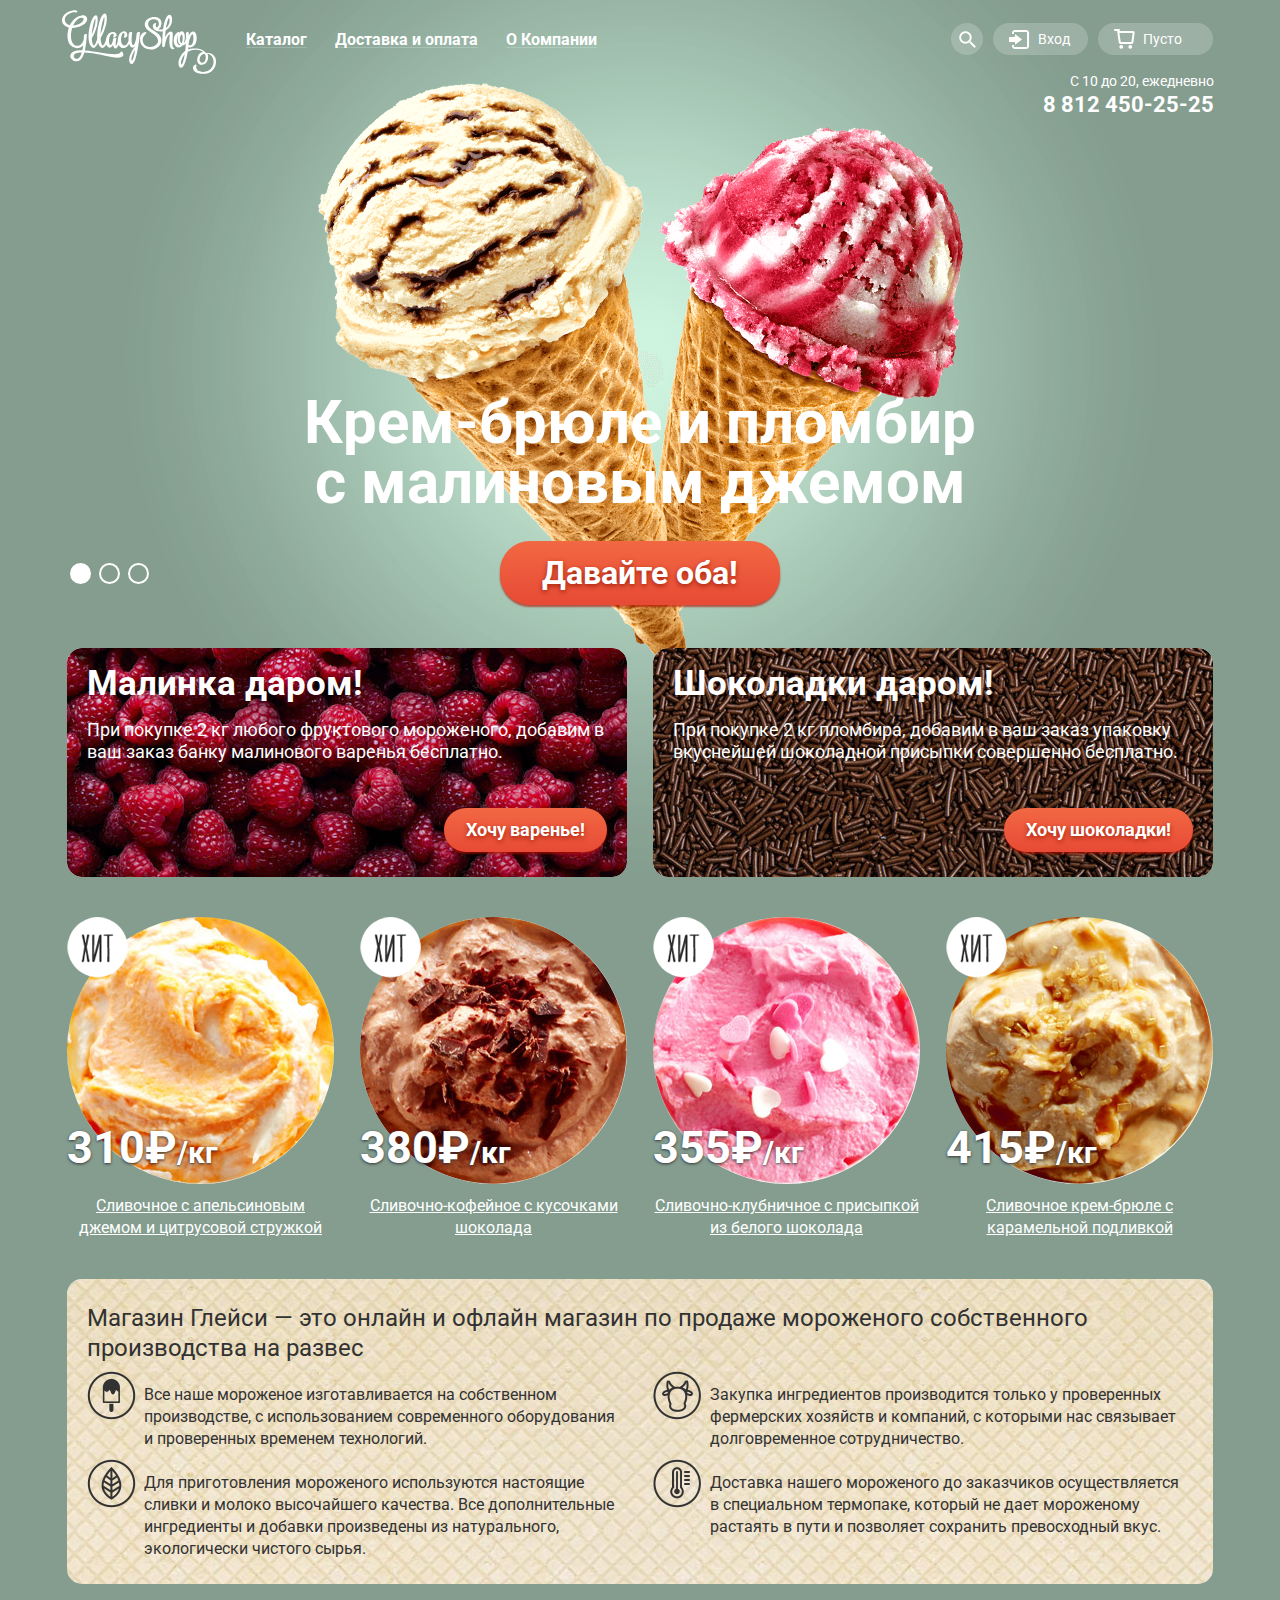
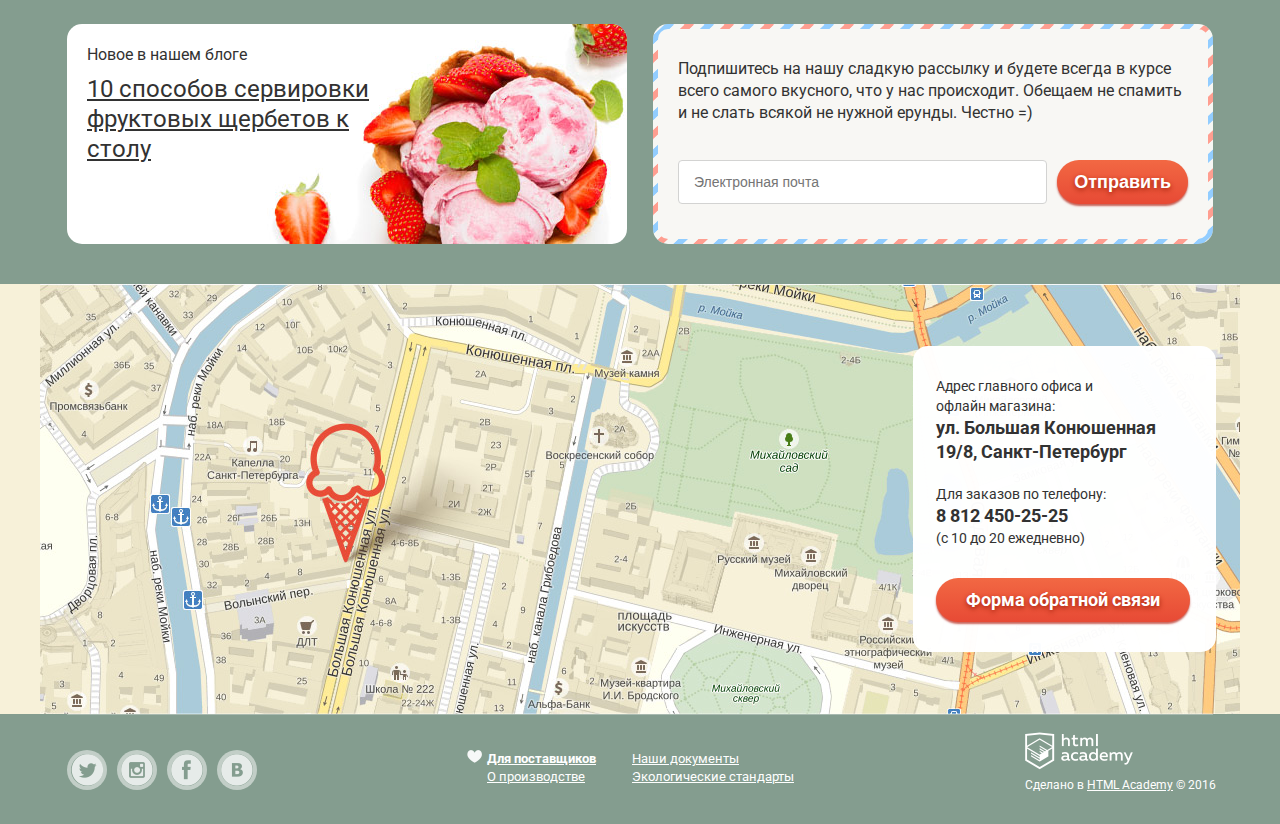
==== index.html @ 4db70c5f "Финальные исправления" ====
<!DOCTYPE html>
<html lang="ru">
  <head>
    <meta charset="utf-8">
    <title>HTML Academy: Глейси</title>
    <link href="https://fonts.googleapis.com/css?family=Roboto:700,900,500&subset=latin,cyrillic" rel="stylesheet" type="text/css">
    <link rel="stylesheet" href="css/normalize.css">
    <link rel="stylesheet" href="css/style.css">
  </head>
  <body>
    <input class="slider-radio" type="radio" id="slide-1" name="toggle" checked>
    <input class="slider-radio" type="radio" id="slide-2" name="toggle">
    <input class="slider-radio" type="radio" id="slide-3" name="toggle">
    <div class="site-wrapper">
      <header class="main-header">
        <div class="container">
          <div class="header-topline clearfix">
            <div class="header-logo">
              <img src="img/logo.svg" width="154" height="64" alt="GllacyShop">
            </div>
            <nav class="header-menu">
              <ul class="main-menu">
                <li class="main-menu-item">
                  <a href="catalog.html">Каталог</a>
                  <ul class="dropdown-menu">
                    <li class="main-point"><a href="#">Новинки</a></li>
                    <li><a href="#">Сливочное</a></li>
                    <li><a href="#">Щербеты</a></li>
                    <li><a href="#">Фруктовый лед</a></li>
                    <li><a href="#">Мелорин</a></li>
                  </ul>
                </li>
                <li class="main-menu-item">
                  <a href="#">Доставка и оплата</a>
                </li>
                <li class="main-menu-item">
                  <a href="#">О Компании</a>
                </li>
              </ul>
            </nav>
            <div class="header-action">
              <div class="header-action-search">
                <span>Поиск</span>
                <form class="modal-form" action="index.html" method="post">
                  <input type="text" name="search" value="" placeholder="Что ищем?">
                </form>
              </div>
              <div class="header-action-login">
                <a href="#">Вход</a>
                <form class="modal-form" action="#" method="post">
                  <input class="form-input" type="text" name="email" value="" placeholder="Электронная почта">
                  <input class="form-input" type="password" name="password" value="" placeholder="Пароль">
                  <div class="form-login-action">
                    <button class="btn" type="submit">Войти</button>
                    <a class="lost-password" href="#">Забыли пароль?</a>
                    <a class="new-registration" href="#">Новая регистрация</a>
                  </div>
                </form>
              </div>
              <div class="header-action-cart">
                <a class="cart-empty" href="#">Пусто</a>
              </div>
            </div>
          </div>
          <div class="header-contact">
            С 10 до 20, ежедневно
            <span class="header-contact-tel">8 812 450-25-25</span>
          </div>
          <div class="slider">
            <div class="slider-item" id="slide1">
              <div class="slider-action">
                <p class="slider-text">
                  Крем-брюле и пломбир<br>
                  с малиновым джемом
                </p>
                <a href="#" class="btn slider-link">Давайте оба!</a>
              </div>
            </div>
            <div class="slider-item" id="slide2">
              <div class="slider-action">
                <p class="slider-text">
                  Шоколадный пломбир<br>
                  и лимонный сорбет
                </p>
                <a href="#" class="btn slider-link">Давайте оба!</a>
              </div>
            </div>
            <div class="slider-item" id="slide3">
              <div class="slider-action">
                <p class="slider-text">
                  Пломбир с помадкой<br>
                  и клубничный щербет
                </p>
                <a href="#" class="btn slider-link">Давайте оба!</a>
              </div>
            </div>
            <div class="slider-controls">
              <label for="slide-1"></label>
              <label for="slide-2"></label>
              <label for="slide-3"></label>
            </div>
          </div>
        </div>
      </header>
      <main>
        <div class="container">
          <section class="promo clearfix">
            <div class="promo-item-left">
              <p class="promo-name">
                Малинка даром!
              </p>
              <p class="promo-text">
                При покупке 2 кг любого фруктового мороженого, добавим
                в ваш заказ банку малинового варенья бесплатно.
              </p>
              <a href="#" class="btn promo-link">Хочу варенье!</a>
            </div>
            <div class="promo-item-right">
              <p class="promo-name">
                Шоколадки даром!
              </p>
              <p class="promo-text">
                При покупке 2 кг пломбира, добавим в ваш заказ упаковку
                вкуснейшей шоколадной присыпки совершенно бесплатно.
              </p>
              <a href="#" class="btn promo-link">Хочу шоколадки!</a>
            </div>
          </section>
          <div class="product-items">
            <article class="product-item">
              <a href="#" class="product-link">
                <img class="product-img" src="img/product-1.jpg" width="267" height="267" alt="Сливочное с апельсиновым джемом и цитрусовой стружкой">
                <span class="product-label">Хит</span>
                <span class="product-price">310&#8381;<span class="price-unit">/кг</span></span>
                <span class="product-name">Сливочное с апельсиновым джемом и цитрусовой стружкой</span>
              </a>
            </article>
            <article class="product-item">
              <a href="#" class="product-link">
                <img class="product-img" src="img/product-2.jpg" width="267" height="267" alt="Сливочно-кофейное с кусочками шоколада">
                <span class="product-label">Хит</span>
                <span class="product-price">380&#8381;<span class="price-unit">/кг</span></span>
                <span class="product-name">Сливочно-кофейное с кусочками шоколада</span>
              </a>
            </article>
            <article class="product-item">
              <a href="#" class="product-link">
                <img class="product-img" src="img/product-3.jpg" width="267" height="267" alt="Сливочно-клубничное с присыпкой из белого шоколада">
                <span class="product-label">Хит</span>
                <span class="product-price">355&#8381;<span class="price-unit">/кг</span></span>
                <span class="product-name">Сливочно-клубничное с присыпкой из белого шоколада</span>
              </a>
            </article>
            <article class="product-item">
              <a href="#" class="product-link">
                <img class="product-img" src="img/product-4.jpg" width="267" height="267" alt="Сливочное крем-брюле с карамельной подливкой">
                <span class="product-label">Хит</span>
                <span class="product-price">415&#8381;<span class="price-unit">/кг</span></span>
                <span class="product-name">Сливочное крем-брюле с карамельной подливкой</span>
              </a>
            </article>
          </div>
          <section class="about">
            <p class="about-title">
              Магазин Глейси &mdash; это онлайн и офлайн магазин по продаже мороженого собственного производства на развес
            </p>
            <ul class="features">
              <li class="features-1">
                Все наше мороженое изготавливается на собственном<br>
                производстве, с использованием современного оборудования<br>
                и проверенных временем технологий.
              </li>
              <li class="features-2">
                Закупка ингредиентов производится только у проверенных<br>
                фермерских хозяйств и компаний, с которыми нас связывает<br>
                долговременное сотрудничество.
              </li>
              <li class="features-3">
                Для приготовления мороженого используются настоящие<br>
                сливки и молоко высочайшего качества. Все дополнительные<br>
                ингредиенты и добавки произведены из натурального,<br>
                экологически чистого сырья.
              </li>
              <li class="features-4">
                Доставка нашего мороженого до заказчиков осуществляется<br>
                в специальном термопаке, который не дает мороженому<br>
                растаять в пути и позволяет сохранить превосходный вкус.
              </li>
            </ul>
          </section>
          <section class="block-news clearfix">
            <article class="news">
              <p class="news-header">Новое в нашем блоге</p>
              <a href="" class="news-name">
                10 способов сервировки<br>
                фруктовых щербетов к<br>
                столу
              </a>
            </article>
            <section class="newsletter">
              <form action="index.html" method="post">
                <p class="newsletter-text">
                  Подпишитесь на нашу сладкую рассылку и будете всегда в курсе
                  всего самого вкусного, что у нас происходит. Обещаем не спамить
                  и не слать всякой не нужной ерунды. Честно =)
                </p>
                <fieldset class="newsletter-form">
                  <input type="text" name="email" value="" placeholder="Электронная почта">
                  <button type="submit" class="btn">Отправить</button>
                </fieldset>
              </form>
            </section>
          </section>
        </div>
        <div class="maps" id="yandex-map">
          <div class="container">
            <div class="maps-contact">
              <p>
                Адрес главного офиса и<br>
                офлайн магазина:<br>
                <b>ул. Большая Конюшенная 19/8, Санкт-Петербург</b>
              </p>
              <p>
                Для заказов по телефону:<br>
                <b>8 812 450-25-25</b><br>
                (с 10 до 20 ежедневно)
              </p>
              <a href="#" class="popup-link btn">Форма обратной связи</a>
            </div>
          </div>
        </div>
        <div class="overlay">
          <form class="popup-form" action="index.html" method="post">
            <button class="popup-close" type="button" title="Закрыть">Закрыть</button>
            <span class="popup-title">Мы обязательно вам ответим!</span>
            <input class="form-input firstname" type="text" name="name" value="" placeholder="Как вас зовут?">
            <input class="form-input email" type="text" name="email" value="" placeholder="Ваша почта для ответа?">
            <textarea class="form-input comment" name="comment" rows="5" cols="40">Напишите что-нибудь...</textarea>
            <button type="submit" class="btn">Отправить</button>
          </form>
        </div>
      </main>
      <footer>
        <div class="container clearfix">
          <div class="footer-social">
            <a href="#" class="social-btn social-btn-tw">Твиттер</a>
            <a href="#" class="social-btn social-btn-inst">Инстаграм</a>
            <a href="#" class="social-btn social-btn-fb">Фейсбук</a>
            <a href="#" class="social-btn social-btn-vk">Вконтакте</a>
          </div>
          <div class="footer-link clearfix">
            <ul class="footer-link-left">
              <li>
                <a href="#" class="like">Для поставщиков</a>
              </li>
              <li>
                <a href="#">О производстве</a>
              </li>
            </ul>
            <ul class="footer-link-right">
              <li>
                <a href="#">Наши документы</a>
              </li>
              <li>
                <a href="#">Экологические стандарты</a>
              </li>
            </ul>
          </div>
          <div class="footer-copyright">
            <img src="img/logo-copyright.png" width="108" height="38" alt="HTML Academy">
            <p>
              Сделано в <a href="https://htmlacademy.ru">HTML Academy</a> &copy; 2016
            </p>
          </div>
        </div>
      </footer>
    </div>
    <script type="text/javascript" src="js/script.js"></script>
    <script type="text/javascript" charset="utf-8" async src="https://api-maps.yandex.ru/services/constructor/1.0/js/?sid=Q0s466bVDoKd6FC1JmSRJvJPAp6kywI9&amp;width=100%25&amp;height=430&amp;lang=ru_RU&amp;sourceType=constructor&amp;scroll=true&amp;id=yandex-map"></script>
  </body>
</html>
---- css/style.css ----
body {
  font-size: 16px;
  line-height: 22px;
  color: #fff;
  font-weight: normal;
  font-family: "Roboto", "Arial", sans-serif;
  background-color: #849d8f;
}

body.inner-page {
  background-color: #9bafa4;
}

h1 {
  font-size: 35px;
  line-height: 41px;
  font-weight: bold;
  margin: 0 0 45px 0;
}

.main-header {
  margin-bottom: 578px;
}

input[type=text],
input[type=password],
textarea {
  font-size: 14px;
  line-height: 24px;
  padding: 9px 15px;
  border: 1px solid #d3d3d2;
  border-radius: 4px;
  color: #999;
}

.container {
  position: relative;
  width: 1146px;
  margin: 0 auto;
  padding: 0 27px;
}

.site-wrapper {
  background-repeat: no-repeat;
  background-position: top center;
  transition: background-image 0.5s ease, background-color 0.5s ease;
}

.site-wrapper:before,
.site-wrapper:after {
  content: "";
  visibility: hidden;
}

.site-wrapper:before {
  background-image: url("../img/slide-2.png");
}

.site-wrapper:after {
  background-image: url("../img/slide-3.png");
}

.clearfix::after {
  content: "";
  display: table;
  clear: both;
}

main a, footer a {
  color: #fff;
}

main a:hover, main a:active, footer a:hover, footer a:active {
  color: #ffbc9e;
}

.modal-form {
  display: none;
  position: absolute;
  background-color: #f8f7f4;
  padding: 20px 15px;
  border: none;
  border-radius: 5px;
  box-shadow: 0 20px 20px rgba(0, 0, 0, 0.4);
  z-index: 1;
}

.modal-form a:hover, .modal-form a:active {
  color: #e84d37;
}

.modal-form a.btn:hover {
  color: #fff;
}

.form-input {
  margin-bottom: 20px;
}

.header-topline {
  min-height: 70px;
  margin-bottom: 30px;
}

.header-logo {
  float: left;
  width: 165px;
}

.header-logo img {
  position: relative;
  right: 5px;
  top: 10px;
}

.header-menu {
  float: left;
  padding-top: 24px;
}

.main-menu {
  margin: 0;
  padding: 0;
  font-size: 0;
}

.main-menu-item {
  list-style-type: none;
  display: inline-block;
  vertical-align: top;
  font-size: 16px;
  line-height: 18px;
  position: relative;
  z-index: 1;
}

.main-menu-item > a {
  display: block;
  padding: 7px 14px 6px;
  border-radius: 15px;
  text-decoration: none;
  color: #fff;
  font-weight: bold;
}

.main-menu-item:hover > a {
  background-color: #f7f6f3;
  color: #323232;
}

.main-menu-item:active > a {
  background-color: #ededed;
  box-shadow: inset 0 2px 1px #696969;
}

.main-menu-item:hover::after,
.header-action-search:hover::after,
.header-action-login:hover::after,
.header-action-cart:hover::after {
  content: "";
  position: absolute;
  bottom: -7px;
  width: 100%;
  height: 7px;
}

.main-menu-item > a::after {
  content: "";
  display: block;
  position: relative;
  top: -2px;
  border-bottom: 1px solid rgba(255, 255, 255, 0.2);
}

.dropdown-menu {
  display: none;
  z-index: 1;
  list-style-type: none;
  font-size: 14px;
  line-height: 16px;
  margin: 0;
  padding: 5px 0;
  position: absolute;
  top: 40px;
  left: -5px;
  white-space: nowrap;
  background-color: #f8f7f4;
  border-radius: 5px;
  box-shadow: 0 20px 20px rgba(0, 0, 0, 0.4);
}

.main-menu-item:hover > .dropdown-menu {
  display: block;
}

.dropdown-menu a {
  color: #323232;
  text-decoration: none;
  padding: 7px 20px;
  display: block;
}

.dropdown-menu a:hover {
  background-color: #fbded7;
}

.main-point {
  font-weight: bold;
}

.main-point::after {
  content: "";
  display: block;
  height: 1px;
  background-color: rgba(50, 50, 50, 0.2);
  margin: 3px 5px;
}

.menu-active > a {
  background-color: #d07058;
  color: #fff;
}

.menu-active > a::after {
  display: none;
}

.header-action {
  float: right;
  padding-top: 23px;
  font-size: 0;
}

.header-action-search {
  position: relative;
  display: inline-block;
  vertical-align: top;
}

.header-action-search span {
  display: block;
  height: 32px;
  width: 32px;
  background: rgba(255, 255, 255, 0.2) url('../img/search.png') center center no-repeat;
  border-radius: 50%;
  vertical-align: top;
}

.header-action-search span:hover {
  background: #f8f7f4 url('../img/search-hover.png') center center no-repeat;
  cursor: pointer;
}

.header-action-search input[type=text] {
  width: 280px;
}

.header-action-login, .header-action-cart {
  display: inline-block;
  vertical-align: top;
  font-size: 14px;
  line-height: 16px;
}

.header-action-login {
  position: relative;
  margin: 0 10px;
}

.header-action-login > a, .header-action-cart > a {
  display: block;
  padding: 8px 0 8px 45px;
  text-decoration: none;
  background-color: rgba(255, 255, 255, 0.2);
  background-repeat: no-repeat;
  background-position: 16px center;
  border-radius: 16px;
  color: #fff;
}

.header-action-login > a:hover {
  background-color: #f8f7f4;
  color: #323232;
}

.header-action-login > a {
  background-image: url('../img/login.png');
  width: 50px;
}

.header-action-login > a:hover {
  background-image: url('../img/login-hover.png');
}

.header-action-login .form-input {
  width: 210px;
}

.header-action-login .btn {
  padding: 10px 24px;
}

.form-login-action {
  position: relative;
}

.form-login-action a {
  position: absolute;
  color: #323232;
  font-size: 13px;
  line-height: 24px;
  left: 120px;
}

.new-registration {
  top: 20px;
}

.header-action-cart {
  position: relative;
}

.header-action-cart > a {
  background-image: url('../img/cart.png');
  width: 70px;
}

.header-action-cart > a.cart-full {
  background-image: url('../img/cart-full.png');
}

.header-action-cart > a.cart-full:hover {
  background-color: #f8f7f4;
  color: #323232;
}

.header-action-search .modal-form,
.header-action-login .modal-form,
.header-action-cart .modal-form {
  top: 39px;
  right: 0;
}

.header-action-search:hover .modal-form,
.header-action-login:hover .modal-form,
.header-action-cart:hover .modal-form {
  display: block;
}

.cart-block {
  margin: 0;
  padding: 0;
  width: 510px;
  list-style-type: none;
  color: #323232;
  font-size: 13px;
  line-height: 16px;
}

.cart-block-line {
  margin-bottom: 16px;
}

.cart-block-delete,
.cart-block-image,
.cart-block-name,
.cart-block-weight,
.cart-block-cost,
.cart-block-sum {
  float: left;
  display: block;
}

.cart-block-delete {
  font-size: 0;
  background: transparent url('../img/delete.png') no-repeat;
  border: none;
  width: 11px;
  height: 11px;
  margin-right: 17px;
  margin-top: 8px;
  cursor: pointer;
}

.cart-block-image {
  padding-right: 11px;
}

.cart-block-name {
  margin-top: 8px;
  padding-right: 18px;
  width: 230px;
  color: #323232;
  text-decoration: none;
}

.cart-block-weight {
  margin-top: 8px;
  padding-right: 2px;
}

.cart-block-cost {
  margin-top: 8px;
  color: #999;
  padding-right: 27px;
}

.cart-block-sum {
  margin-top: 8px;
}

.cart-block-line::after {
  content: "";
  display: table;
  clear: both;
}

.cart-block-action {
  border-top: 1px solid #cacac7;
}

.cart-table-total-cost {
  display: block;
  color: #323232;
  padding: 13px 0;
  text-align: right;
  font-size: 15px;
  line-height: 18px;
}

.cart-block-action .btn {
  float: right;
  padding-left: 14px;
  padding-right: 14px;
}

.header-contact {
  text-align: right;
  font-size: 14px;
  line-height: 16px;
  color: #fff;
  position: absolute;
  top: 73px;
  right: 26px;
}

.header-contact-tel {
  font-size: 22px;
  line-height: 24px;
  font-weight: bold;
  display: block;
  padding-top: 4px;
}

.slider-radio {
  display: none;
}

.slider {
  text-align: center;
  position: absolute;
  top: 83px;
  left: 0;
  width: 100%;
}

.slider .btn {
  padding: 10px 42px;
  font-size: 32px;
  line-height: 44px;
}

.slider-item {
  display: none;
}

.slider-action {
  position: absolute;
  top: 310px;
  left: 200px;
  right: 200px;
  font-size: 60px;
  line-height: 60.35px;
  font-weight: bold;
  color: #fff;
}

.slider-text {
  margin: 0 0 20px 0;
}

.slider-link {
  font-size: 32px;
  line-height: 44px;
}

.slider-controls {
  position: absolute;
  top: 480px;
  left: 30px;
  z-index: 20;
  font-size: 0;
}

.slider-controls label {
  display: inline-block;
  width: 17px;
  height: 17px;
  margin-right: 8px;
  vertical-align: top;
  background-color: transparent;
  border: 2px solid #ffffff;
  border-radius: 50%;
  cursor: pointer;
}

#slide-1:checked ~ .site-wrapper #slide1,
#slide-2:checked ~ .site-wrapper #slide2,
#slide-3:checked ~ .site-wrapper #slide3 {
  display: block;
}

#slide-1:checked ~ .site-wrapper {
  background-color: #849d8f;
  background-image: url("../img/slide-1.png");
}

#slide-2:checked ~ .site-wrapper {
  background-color: #8996a6;
  background-image: url("../img/slide-2.png");
}

#slide-3:checked ~ .site-wrapper {
  background-color: #9d8b84;
  background-image: url("../img/slide-3.png");
}

#slide-1:checked ~ .site-wrapper label[for="slide-1"],
#slide-2:checked ~ .site-wrapper label[for="slide-2"],
#slide-3:checked ~ .site-wrapper label[for="slide-3"] {
  background-color: #ffffff;
}

.btn {
  font-weight: bold;
  font-size: 18px;
  line-height: 24px;
  text-decoration: none;
  display: inline-block;
  color: #fff;
  text-shadow: 0 2px 5px #a0200b;
  box-shadow: 0 2px 2px rgba(172, 16, 0, 0.64);
  background: #ed5a3d linear-gradient(#f26843, #e74a35);
  padding: 10px 22px;
  border: none;
  border-radius: 30px;
}

.btn:hover {
  cursor: pointer;
  background: #f07a63 linear-gradient(#f58669, #ec6f5e);
  box-shadow: 0 2px 2px #ac1000;
  color: #fff;
}

.btn:active {
  background: #dc5539 linear-gradient(#d84732, #e1613e);
  box-shadow: inset 0 2px 2px #942718;
}

.promo {
  margin-bottom: 40px;
}

.promo-item-left, .promo-item-right {
  min-height: 199px;
  width: 520px;
  padding: 15px 20px;
  border-radius: 15px;
  color: #fff;
}

.promo-item-left {
  float: left;
  background: #d3647f url('../img/bg-promo-1.jpg') no-repeat;
}

.promo-item-right {
  float: right;
  background: #61371f url('../img/bg-promo-2.jpg') no-repeat;
}

.promo-name {
  margin: 0 0 15px 0;
  font-size: 35px;
  line-height: 41px;
  font-weight: bold;
}

.promo-text {
  margin: 15px 0 45px 0;
  font-size: 18px;
  line-height: 22px;
}

.promo-link {
  float: right;
}

.product-items {
  font-size: 0;
}

.product-item {
  display: inline-block;
  width: 267px;
  font-size: 16px;
  line-height: 22px;
  vertical-align: top;
  margin-right: 26px;
  margin-bottom: 40px;
}

.product-item:nth-child(4n) {
  margin-right: 0;
}

.product-link {
  display: block;
  position: relative;
  color: #fff;
  text-align: center;
}

.product-label {
  display: block;
  width: 61px;
  height: 61px;
  font-size: 0;
  position: absolute;
  top: 0;
  left: 0;
  background-image: url('../img/hit.png');
}

.product-img {
  border-radius: 50%;
  margin-bottom: 5px;
}

.product-price {
  position: absolute;
  top: 208px;
  left: 0;
  font-size: 45px;
  line-height: 45px;
  font-weight: bold;
  text-shadow: 0 1px 3px #313235;
  color: #fff;
}

.price-unit {
  font-size: 30px;
  line-height: 45px;
}

.product-action {
  display: none;
}

.about {
  margin-bottom: 40px;
  padding: 24px 20px;
  background: #f0e3ca url('../img/waffle.jpg') no-repeat;
  border-radius: 15px;
  color: #323232;
}

.about-title {
  font-size: 24px;
  line-height: 30px;
  padding: 0;
  margin: 0 0 21px 0;
}

.features {
  list-style-type: none;
  padding: 0;
  margin: 0;
}

.features li {
  display: inline-block;
  position: relative;
  width: 483px;
  vertical-align: top;
  margin-right: 22px;
  margin-bottom: 22px;
  padding-left: 57px;
}

.features li:nth-child(2n) {
  margin-right: 0;
}

.features li:nth-child(n+2) {
  margin-bottom: 0;
}

.features li::before {
  content: "";
  display: block;
  position: absolute;
  left: 0;
  top: -13px;
  width: 49px;
  height: 49px;
  background-repeat: no-repeat;
}

.features-1::before {
  background-image: url('../img/icon-1.png');
}

.features-2::before {
  background-image: url('../img/icon-2.png');
}

.features-3::before {
  background-image: url('../img/icon-3.png');
}

.features-4::before {
  background-image: url('../img/icon-4.png');
}

.block-news {
  margin-bottom: 40px;
  color: #323232;
}

.news {
  float: left;
  background: #fff url('../img/bg-blog.jpg') no-repeat;
  padding: 20px;
  width: 520px;
  min-height: 180px;
  border-radius: 15px;
}

.news-header {
  margin: 0 0 8px 0;
}

.news-name {
  font-size: 24px;
  line-height: 30px;
  color: #323232;
}

.news-name:hover {
  color: #e84d37;
}

.newsletter {
  float: right;
  background: #f8f7f4 url('../img/bg-subscribe.png') no-repeat;
  padding: 5px;
  border-radius: 15px;
  min-height: 210px;
  width: 550px;
}

.newsletter form {
  background-color: #f8f7f4;
  padding: 29px 20px;
  border-radius: 10px;
}

.newsletter-text {
  margin: 0 0 36px 0;
}

.newsletter-form {
  border: none;
  margin: 0 0 6px 0;
  padding: 0;
}

.newsletter-form input[type=text] {
  width: 337px;
}

.newsletter-form .btn {
  float: right;
  padding-left: 17px;
  padding-right: 17px;
}

.maps {
  height: 430px;
  position: relative;
  background: #f7f1d9 url('../img/map.jpg') center no-repeat;
}

.maps-contact {
  width: 257px;
  position: absolute;
  padding: 30px 23px;
  right: 24px;
  top: 62px;
  background: rgba(255, 255, 255, 0.98);
  color: #323232;
  border-radius: 15px;
  z-index: 1;
}

.maps-contact p {
  margin: 0 0 20px 0;
  font-size: 14px;
  line-height: 20px;
}

.maps-contact b {
  font-size: 18px;
  line-height: 24px;
}

.maps-contact .btn {
  margin-top: 10px;
  padding-left: 30px;
  padding-right: 30px;
}

.overlay {
  background-color: rgba(0,0,0,0.3);
  position: fixed;
  top: 0;
  bottom: 0;
  left: 0;
  right: 0;
  z-index: 30;
  display: none;
}

.popup-form {
  display: none;
  position: fixed;
  top: 30%;
  left: 50%;
  width: 430px;
  margin-left: -237px;
  padding: 17px 22px 25px 22px;
  background-color: #f8f7f4;
  border-radius: 10px;
}

.popup-form-show {
  display: block;
}

.popup-close {
  position: absolute;
  border: none;
  background-color: transparent;
  font-size: 0;
  cursor: pointer;
  width: 18px;
  height: 18px;
  right: 15px;
  top: 15px;
  padding: 0;
}

.popup-close::before,
.popup-close::after {
  content: "";
  position: absolute;
  height: 2px;
  width: 23px;
  left: -3px;
  top: 7px;
  border-radius: 1px;
  background-color: #000;
}

.popup-close::before {
  transform: rotate(45deg);
}

.popup-close::after {
  transform: rotate(-45deg);
}

.popup-title {
  font-size: 24px;
  line-height: 28px;
  color: #323232;
}

.popup-form .form-input {
  margin-top: 20px;
  margin-bottom: 0;
  width: 235px;
  font-size: 16px;
}

.popup-form .comment {
  width: 395px;
  resize: none;
  height: 133px;
  margin-bottom: 20px;
}

.popup-form .btn {
  float: right;
}

.breadcrumbs, .pagination {
  list-style-type: none;
  font-size: 0;
  padding: 0;
  margin: 0;
}

.breadcrumbs li {
  position: relative;
  display: inline-block;
  vertical-align: top;
  font-size: 14px;
  line-height: 16px;
  margin-right: 20px;
}

.breadcrumbs li:nth-child(n+2)::before {
  content: "»";
  position: absolute;
  left: -12px;
}

.breadcrumbs a {
  color: #fff;
}

.pagination {
  text-align: right;
  margin-bottom: 29px;
  margin-top: 41px;
}

.pagination a {
  color: #fff;
  text-decoration: none;
  display: block;
  padding: 5px 0;
  width: 28px;
  text-align: center;
  border-radius: 50%;
}

.pagination a:hover {
  background-color: rgba(255, 255, 255, 0.2);
  color: #fff;
}

.pagination li {
  display: inline-block;
  vertical-align: top;
  font-size: 16px;
  line-height: 18px;
}

.pagination-active a, .pagination-active a:hover {
  color: #323232;
  background-color: #fff;
}

.pagination-disabled a, .pagination-disabled a:hover {
  color: rgba(255, 255, 255, 0.2);
  background-color: transparent;
}

.filter-line {
  margin-bottom: 39px;
}

.filter input[type=checkbox], .filter input[type=radio] {
  display: none;
}

.filter-checkbox, .filter-radio {
  position: relative;
  padding-left: 28px;
  margin-right: 18px;
  cursor: pointer;
}

.filter-checkbox {
  padding-left: 32px;
  margin-right: 19px;
}

.filter-checkbox:last-child, .filter-radio:last-child {
  margin-right: 0;
}

.filter-checkbox input[type="checkbox"] + .checkbox-indicator, .filter-radio input[type="radio"] + .radio-indicator {
  position: absolute;
  top: -1px;
  left: 0;
  width: 20px;
  height: 20px;
  border: 1px solid #fff;
}

.filter-checkbox input[type="checkbox"] + .checkbox-indicator {
  border-radius: 3px;
}

.filter-radio input[type="radio"] + .radio-indicator {
  border-radius: 50%;
}

.filter-checkbox input[type="checkbox"]:checked + .checkbox-indicator::before {
  content: "";
  position: absolute;
  top: 5px;
  left: 3px;
  width: 14px;
  height: 10px;
  background-image: url('../img/checkbox.png');
}

.filter-radio input[type="radio"]:checked + .radio-indicator::before {
  content: "";
  position: absolute;
  top: 4px;
  left: 4px;
  width: 12px;
  height: 12px;
  border-radius: 50%;
  background-color: #fff;
}

.filter-checkbox:hover input[type="checkbox"] + .checkbox-indicator, .filter-radio:hover input[type="radio"] + .radio-indicator {
  box-shadow: inset 0 0 0 1px #fff;
}

.filter-checkbox input[type="checkbox"]:disabled + .checkbox-indicator, .filter-radio input[type="radio"]:disabled + .radio-indicator {
  border-color: rgba(255, 255, 255, 0.4);
}

.filter-checkbox:hover input[type="checkbox"]:disabled + .checkbox-indicator, .filter-radio:hover input[type="radio"]:disabled + .radio-indicator {
  border-width: 1px;
  width: 20px;
  height: 20px;
}

.filter-checkbox input[type="checkbox"]:checked:disabled + .checkbox-indicator::before {
  top: 5px;
  left: 4px;
  background-image: url('../img/checkbox-disabled.png');
}

.filter-radio input[type="radio"]:checked:disabled + .radio-indicator::before {
  background-color: rgba(255, 255, 255, 0.4);
  top: 4px;
  left: 4px;
}

.filter-type, .filter-submit {
  display: inline-block;
  vertical-align: top;
  margin: 0 12px 0 0;
  padding: 9px 15px;
  background-color: rgba(255, 255, 255, 0.2);
  border: none;
  border-radius: 18px;
  color: #fff;
  font-size: 16px;
  line-height: 18px;
  position: relative;
}

.filter-submit {
  border: 2px solid #fbfcfb;
  padding: 7px 26px;;
}

.filter-submit:hover {
  background-color: #fbfcfb;
  color: #323232;
}

.filter-submit:active {
  background-color: #eaeaea;
  border: none;
  padding: 9px 28px;
  box-shadow: inset 0 2px 1px #696969;
}

.filter-type legend {
  position: absolute;
  left: 16px;
  top: -22px;
  font-size: 14px;
  line-height: 16px;
}

.filter-type select {
  margin: 0;
  padding: 0;
  border: 0;
  width: 163px;
  background: transparent;
  color: #fff;
}

.filter-type select:focus {
  background: #fff;
  color: #323232;
}

.filter-type-sort:hover {
  background: #fff;
}

.filter-type-sort:hover select {
  color: #323232;
}

.range-controls {
  width: 188px;
  height: 18px;
  position: relative;
  top: 7px;
}

.scale {
  height: 4px;
  background: rgba(255, 255, 255, 0.5);
}

.bar {
  margin-left: 30px;
  margin-right: 60px;
  height: 4px;
  background: #f8f7f4;
}

.toggle {
  height: 22px;
  width: 22px;
  border-radius: 50%;
  background: #f8f7f4;
  position: absolute;
  top: -9px;
}

.toggle:hover {
  cursor: pointer;
  transform: scale(1.1, 1.1);
}

.min-toggle {
  left: 19px;
}

.max-toggle {
  right: 49px;
}

input.price-range {
  display: none;
}

footer .container::before {
  content: "";
  display: block;
  border-top: 1px solid rgba(255, 255, 255, 0.3);
}

.footer-social {
  float: left;
  width: 290px;
  margin: 35px 10px 30px 0;
  font-size: 0;
}

.social-btn {
  display: inline-block;
  vertical-align: top;
  margin-right: 10px;
  width: 32px;
  height: 32px;
  border: 4px solid #c2cec7;
  border-color: rgba(255, 255, 255, 0.5);
  border-radius: 50%;
  background-repeat: no-repeat;
}

.social-btn-tw {
  background-image: url('../img/icon-tw.png');
}

.social-btn-inst {
  background-image: url('../img/icon-in.png');
}

.social-btn-fb {
  background-image: url('../img/icon-fb.png');
}

.social-btn-vk {
  background-image: url('../img/icon-vk.png');
}

.footer-link {
  float: left;
  width: 500px;
  margin: 35px 0 30px 0;
  font-size: 13px;
  line-height: 18px;
}

.footer-link-left {
  float: left;
  width: 130spx;
  list-style-type: none;
  margin: 0;
  padding: 0 0 0 120px;
}

.footer-link-right {
  float: right;
  width: 235px;
  list-style-type: none;
  margin: 0;
  padding: 0 0 0 15px;
}

.footer-link .like {
  font-weight: bold;
  position: relative;
}

.footer-link .like::before {
  content: "";
  display: block;
  position: absolute;
  left: -20px;
  width: 15px;
  height: 13px;
  background-image: url('../img/hearth.png');
}

.footer-copyright {
  float: right;
  width: 191px;
  margin: 17px -3px 30px 0;
}

.footer-copyright p {
  font-size: 12px;
  line-height: 18px;
  margin: 0;
}
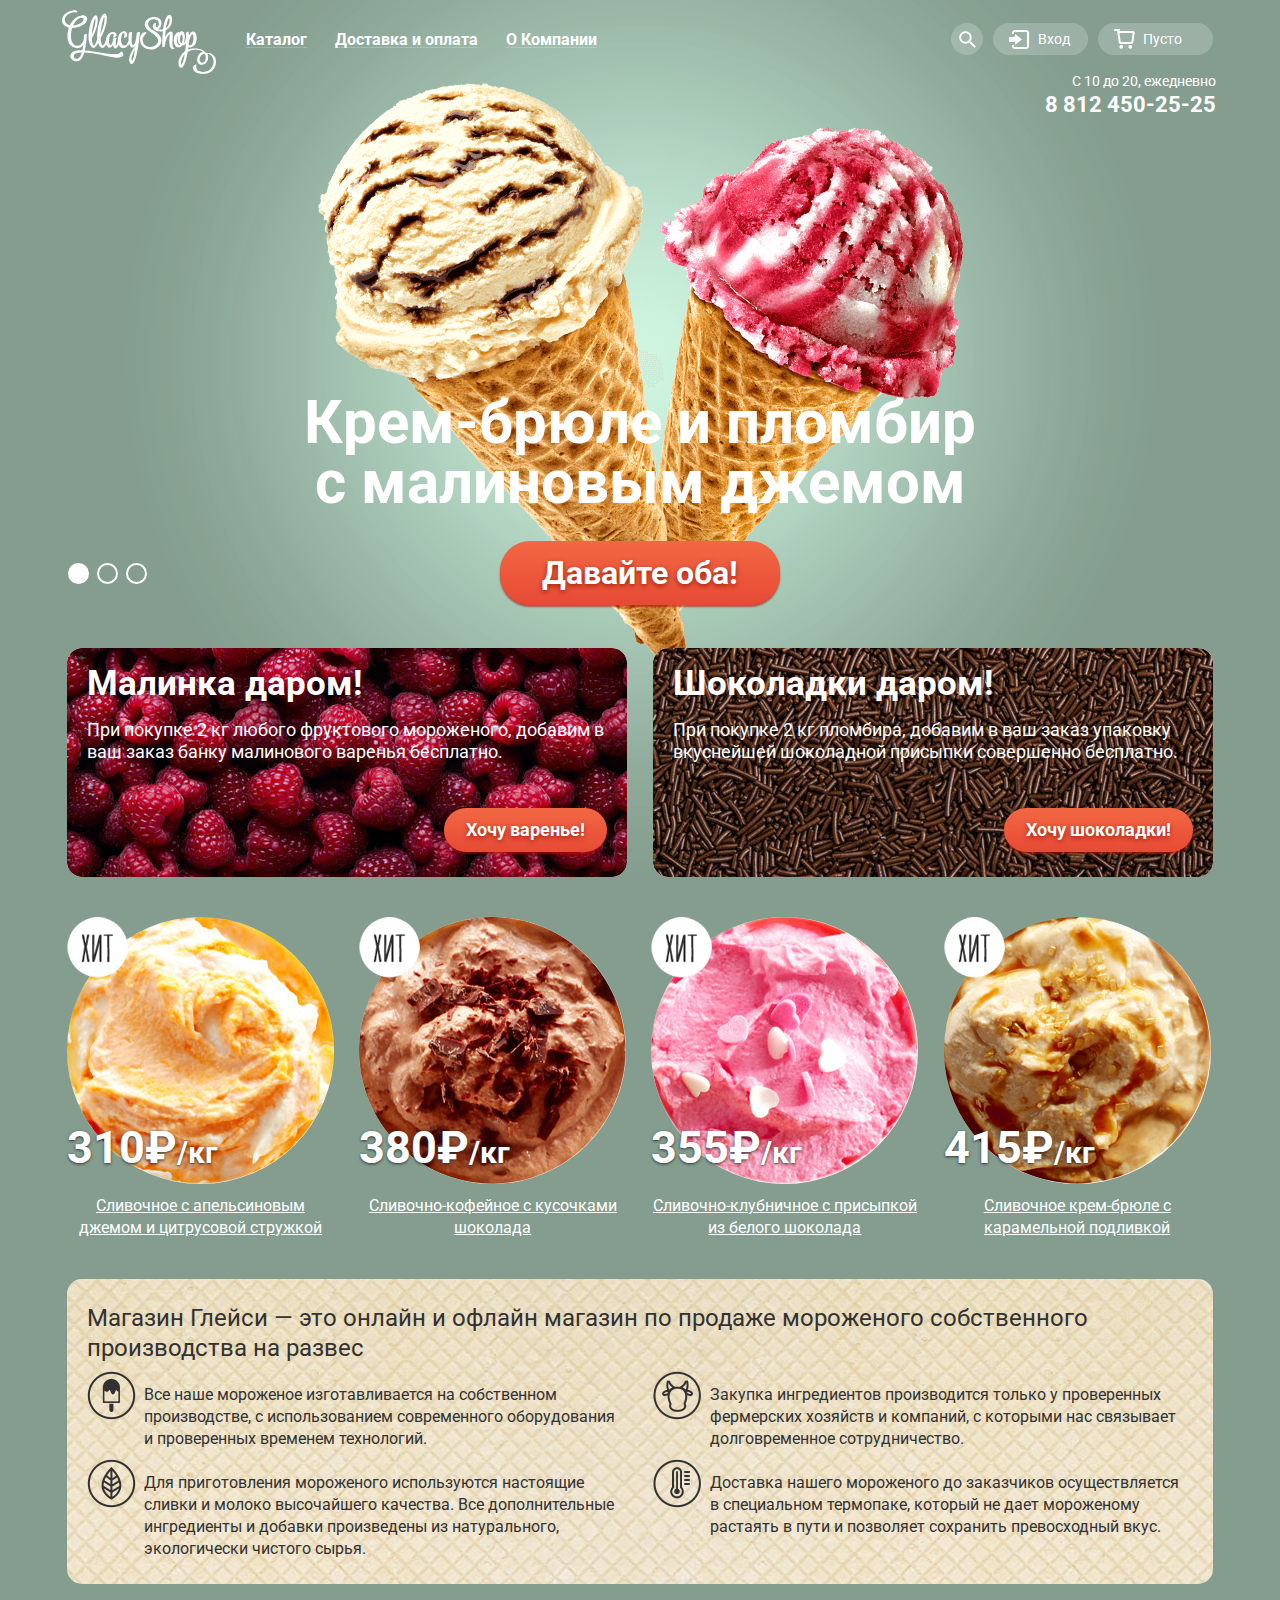
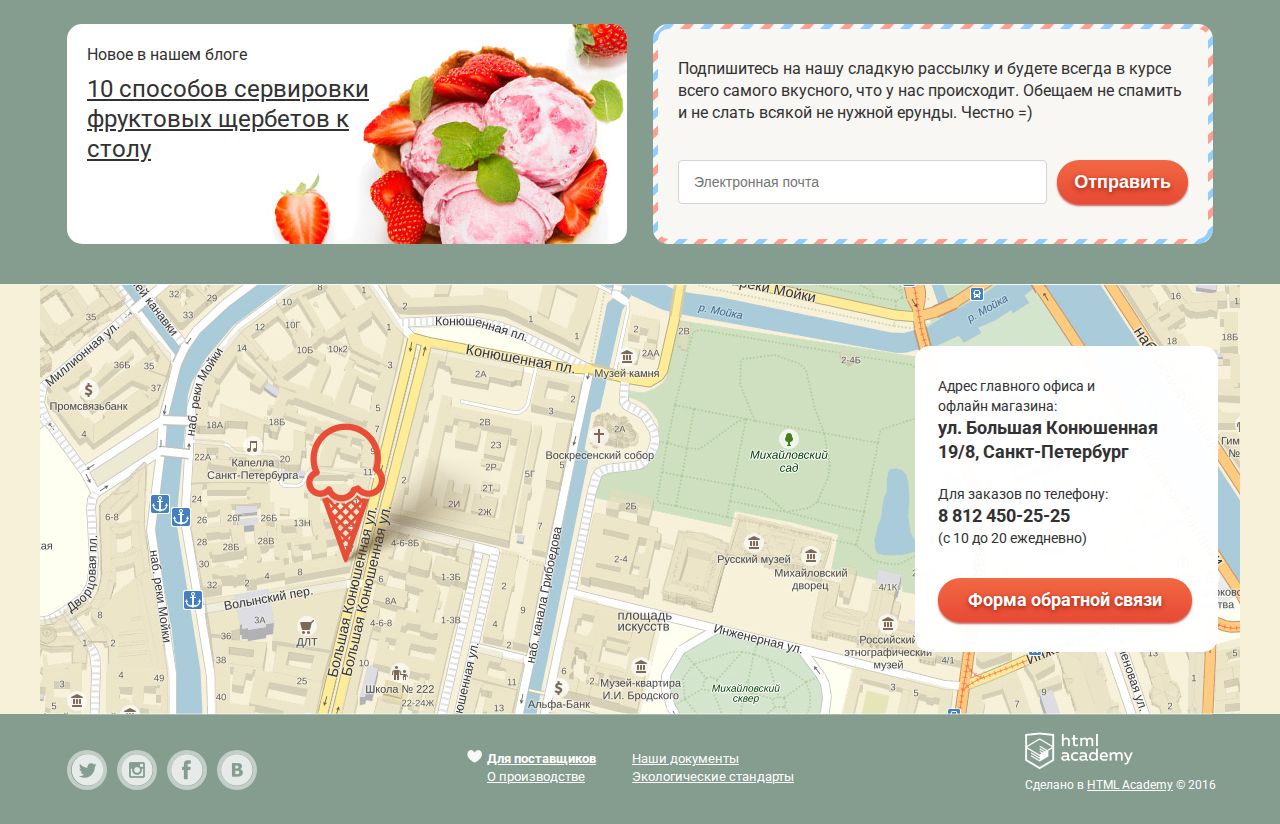
==== commit c812524e: "Исправления" ====
--- a/index.html
+++ b/index.html
@@ -15,16 +15,16 @@
       <header class="main-header">
         <div class="container">
           <div class="header-topline clearfix">
-            <div class="header-logo">
+            <a class="header-logo">
               <img src="img/logo.svg" width="154" height="64" alt="GllacyShop">
-            </div>
+            </a>
             <nav class="header-menu">
               <ul class="main-menu">
                 <li class="main-menu-item">
-                  <a href="catalog.html">Каталог</a>
+                  <a href="#">Каталог</a>
                   <ul class="dropdown-menu">
                     <li class="main-point"><a href="#">Новинки</a></li>
-                    <li><a href="#">Сливочное</a></li>
+                    <li><a href="catalog.html">Сливочное</a></li>
                     <li><a href="#">Щербеты</a></li>
                     <li><a href="#">Фруктовый лед</a></li>
                     <li><a href="#">Мелорин</a></li>
@@ -105,7 +105,7 @@
       <main>
         <div class="container">
           <section class="promo clearfix">
-            <div class="promo-item-left">
+            <article class="promo-item-left">
               <p class="promo-name">
                 Малинка даром!
               </p>
@@ -114,8 +114,8 @@
                 в ваш заказ банку малинового варенья бесплатно.
               </p>
               <a href="#" class="btn promo-link">Хочу варенье!</a>
-            </div>
-            <div class="promo-item-right">
+            </article>
+            <article class="promo-item-right">
               <p class="promo-name">
                 Шоколадки даром!
               </p>
@@ -124,7 +124,7 @@
                 вкуснейшей шоколадной присыпки совершенно бесплатно.
               </p>
               <a href="#" class="btn promo-link">Хочу шоколадки!</a>
-            </div>
+            </article>
           </section>
           <div class="product-items">
             <article class="product-item">
@@ -205,7 +205,7 @@
                   и не слать всякой не нужной ерунды. Честно =)
                 </p>
                 <fieldset class="newsletter-form">
-                  <input type="text" name="email" value="" placeholder="Электронная почта">
+                  <input type="text" class="subscribe-email" name="email" value="" placeholder="Электронная почта">
                   <button type="submit" class="btn">Отправить</button>
                 </fieldset>
               </form>
@@ -229,26 +229,16 @@
             </div>
           </div>
         </div>
-        <div class="overlay">
-          <form class="popup-form" action="index.html" method="post">
-            <button class="popup-close" type="button" title="Закрыть">Закрыть</button>
-            <span class="popup-title">Мы обязательно вам ответим!</span>
-            <input class="form-input firstname" type="text" name="name" value="" placeholder="Как вас зовут?">
-            <input class="form-input email" type="text" name="email" value="" placeholder="Ваша почта для ответа?">
-            <textarea class="form-input comment" name="comment" rows="5" cols="40">Напишите что-нибудь...</textarea>
-            <button type="submit" class="btn">Отправить</button>
-          </form>
-        </div>
       </main>
       <footer>
         <div class="container clearfix">
-          <div class="footer-social">
+          <section class="footer-social">
             <a href="#" class="social-btn social-btn-tw">Твиттер</a>
             <a href="#" class="social-btn social-btn-inst">Инстаграм</a>
             <a href="#" class="social-btn social-btn-fb">Фейсбук</a>
             <a href="#" class="social-btn social-btn-vk">Вконтакте</a>
-          </div>
-          <div class="footer-link clearfix">
+          </section>
+          <section class="footer-link clearfix">
             <ul class="footer-link-left">
               <li>
                 <a href="#" class="like">Для поставщиков</a>
@@ -265,15 +255,25 @@
                 <a href="#">Экологические стандарты</a>
               </li>
             </ul>
-          </div>
-          <div class="footer-copyright">
+          </section>
+          <section class="footer-copyright">
             <img src="img/logo-copyright.png" width="108" height="38" alt="HTML Academy">
             <p>
               Сделано в <a href="https://htmlacademy.ru">HTML Academy</a> &copy; 2016
             </p>
-          </div>
+          </section>
         </div>
       </footer>
+    </div>
+    <div class="overlay">
+      <form class="popup-form" action="index.html" method="post">
+        <button class="popup-close" type="button" title="Закрыть">Закрыть</button>
+        <span class="popup-title">Мы обязательно вам ответим!</span>
+        <input class="form-input firstname" type="text" name="name" value="" placeholder="Как вас зовут?">
+        <input class="form-input email" type="text" name="email" value="" placeholder="Ваша почта для ответа?">
+        <textarea class="form-input comment" name="comment" rows="5" cols="40">Напишите что-нибудь...</textarea>
+        <button type="submit" class="btn">Отправить</button>
+      </form>
     </div>
     <script type="text/javascript" src="js/script.js"></script>
     <script type="text/javascript" charset="utf-8" async src="https://api-maps.yandex.ru/services/constructor/1.0/js/?sid=Q0s466bVDoKd6FC1JmSRJvJPAp6kywI9&amp;width=100%25&amp;height=430&amp;lang=ru_RU&amp;sourceType=constructor&amp;scroll=true&amp;id=yandex-map"></script>
--- a/css/style.css
+++ b/css/style.css
@@ -37,7 +37,8 @@
   position: relative;
   width: 1146px;
   margin: 0 auto;
-  padding: 0 27px;
+  /*padding: 0 27px;*/
+  padding: 0 2.3%;
 }
 
 .site-wrapper {
@@ -70,7 +71,10 @@
   color: #fff;
 }
 
-main a:hover, main a:active, footer a:hover, footer a:active {
+main a:hover,
+main a:active,
+footer a:hover,
+footer a:active {
   color: #ffbc9e;
 }
 
@@ -85,7 +89,8 @@
   z-index: 1;
 }
 
-.modal-form a:hover, .modal-form a:active {
+.modal-form a:hover,
+.modal-form a:active {
   color: #e84d37;
 }
 
@@ -202,6 +207,7 @@
 
 .dropdown-menu a:hover {
   background-color: #fbded7;
+  color: #323232;
 }
 
 .main-point {
@@ -243,7 +249,6 @@
   width: 32px;
   background: rgba(255, 255, 255, 0.2) url('../img/search.png') center center no-repeat;
   border-radius: 50%;
-  vertical-align: top;
 }
 
 .header-action-search span:hover {
@@ -255,7 +260,8 @@
   width: 280px;
 }
 
-.header-action-login, .header-action-cart {
+.header-action-login,
+.header-action-cart {
   display: inline-block;
   vertical-align: top;
   font-size: 14px;
@@ -267,7 +273,8 @@
   margin: 0 10px;
 }
 
-.header-action-login > a, .header-action-cart > a {
+.header-action-login > a,
+.header-action-cart > a {
   display: block;
   padding: 8px 0 8px 45px;
   text-decoration: none;
@@ -361,29 +368,47 @@
   margin-bottom: 16px;
 }
 
-.cart-block-delete,
-.cart-block-image,
-.cart-block-name,
-.cart-block-weight,
-.cart-block-cost,
-.cart-block-sum {
+.pull-left {
   float: left;
-  display: block;
 }
 
 .cart-block-delete {
+  position: relative;
+  border: none;
+  background-color: transparent;
   font-size: 0;
-  background: transparent url('../img/delete.png') no-repeat;
-  border: none;
+  cursor: pointer;
   width: 11px;
   height: 11px;
   margin-right: 17px;
   margin-top: 8px;
-  cursor: pointer;
+}
+
+.cart-block-delete::before,
+.cart-block-delete::after {
+  content: "";
+  position: absolute;
+  height: 1px;
+  width: 13px;
+  left: -1px;
+  top: 5px;
+  background-color: #515151;
+}
+
+.cart-block-delete::before {
+  transform: rotate(45deg);
+}
+
+.cart-block-delete::after {
+  transform: rotate(-45deg);
 }
 
 .cart-block-image {
   padding-right: 11px;
+}
+
+.cart-block-image img {
+  border-radius: 50%;
 }
 
 .cart-block-name {
@@ -407,12 +432,6 @@
 
 .cart-block-sum {
   margin-top: 8px;
-}
-
-.cart-block-line::after {
-  content: "";
-  display: table;
-  clear: both;
 }
 
 .cart-block-action {
@@ -572,7 +591,8 @@
   margin-bottom: 40px;
 }
 
-.promo-item-left, .promo-item-right {
+.promo-item-left,
+.promo-item-right {
   min-height: 199px;
   width: 520px;
   padding: 15px 20px;
@@ -613,11 +633,14 @@
 
 .product-item {
   display: inline-block;
-  width: 267px;
+  position: relative;
+  /*width: 267px;*/
+  width: 23.3%;
   font-size: 16px;
   line-height: 22px;
   vertical-align: top;
-  margin-right: 26px;
+  /*margin-right: 26px;*/
+  margin-right: 2.2%;
   margin-bottom: 40px;
 }
 
@@ -630,6 +653,10 @@
   position: relative;
   color: #fff;
   text-align: center;
+}
+
+.product-link:hover {
+  color: #fff;
 }
 
 .product-label {
@@ -666,6 +693,30 @@
 
 .product-action {
   display: none;
+  position: absolute;
+  text-align: center;
+  border-radius: 5px;
+  top: -5px;
+  bottom: -75px;
+  left: -13px;
+  right: -13px;
+  background-color: rgba(255, 255, 255, 0.3);
+  box-shadow: 0 20px 20px rgba(0, 0, 0, 0.4);
+}
+
+.product-action .btn {
+  position: absolute;
+  bottom: 20px;
+  left: 50%;
+  margin-left: -104px;
+  width: 208px;
+  padding-left: 15px;
+  padding-right: 15px;
+}
+
+.product-item:hover .product-action {
+  display: block;
+  z-index: 2;
 }
 
 .about {
@@ -787,7 +838,7 @@
   padding: 0;
 }
 
-.newsletter-form input[type=text] {
+.subscribe-email {
   width: 337px;
 }
 
@@ -833,7 +884,7 @@
 }
 
 .overlay {
-  background-color: rgba(0,0,0,0.3);
+  background-color: rgba(0, 0, 0, 0.3);
   position: fixed;
   top: 0;
   bottom: 0;
@@ -846,10 +897,11 @@
 .popup-form {
   display: none;
   position: fixed;
-  top: 30%;
+  top: 50%;
   left: 50%;
   width: 430px;
   margin-left: -237px;
+  margin-top: -220px;
   padding: 17px 22px 25px 22px;
   background-color: #f8f7f4;
   border-radius: 10px;
@@ -916,7 +968,8 @@
   float: right;
 }
 
-.breadcrumbs, .pagination {
+.breadcrumbs,
+.pagination {
   list-style-type: none;
   font-size: 0;
   padding: 0;
@@ -970,12 +1023,14 @@
   line-height: 18px;
 }
 
-.pagination-active a, .pagination-active a:hover {
+.pagination-active a,
+.pagination-active a:hover {
   color: #323232;
   background-color: #fff;
 }
 
-.pagination-disabled a, .pagination-disabled a:hover {
+.pagination-disabled a,
+.pagination-disabled a:hover {
   color: rgba(255, 255, 255, 0.2);
   background-color: transparent;
 }
@@ -984,11 +1039,13 @@
   margin-bottom: 39px;
 }
 
-.filter input[type=checkbox], .filter input[type=radio] {
+.filter input[type=checkbox],
+.filter input[type=radio] {
   display: none;
 }
 
-.filter-checkbox, .filter-radio {
+.filter-checkbox,
+.filter-radio {
   position: relative;
   padding-left: 28px;
   margin-right: 18px;
@@ -1000,11 +1057,13 @@
   margin-right: 19px;
 }
 
-.filter-checkbox:last-child, .filter-radio:last-child {
+.filter-checkbox:last-child,
+.filter-radio:last-child {
   margin-right: 0;
 }
 
-.filter-checkbox input[type="checkbox"] + .checkbox-indicator, .filter-radio input[type="radio"] + .radio-indicator {
+.filter-checkbox input[type="checkbox"] + .checkbox-indicator,
+.filter-radio input[type="radio"] + .radio-indicator {
   position: absolute;
   top: -1px;
   left: 0;
@@ -1042,15 +1101,18 @@
   background-color: #fff;
 }
 
-.filter-checkbox:hover input[type="checkbox"] + .checkbox-indicator, .filter-radio:hover input[type="radio"] + .radio-indicator {
+.filter-checkbox:hover input[type="checkbox"] + .checkbox-indicator,
+.filter-radio:hover input[type="radio"] + .radio-indicator {
   box-shadow: inset 0 0 0 1px #fff;
 }
 
-.filter-checkbox input[type="checkbox"]:disabled + .checkbox-indicator, .filter-radio input[type="radio"]:disabled + .radio-indicator {
+.filter-checkbox input[type="checkbox"]:disabled + .checkbox-indicator,
+.filter-radio input[type="radio"]:disabled + .radio-indicator {
   border-color: rgba(255, 255, 255, 0.4);
 }
 
-.filter-checkbox:hover input[type="checkbox"]:disabled + .checkbox-indicator, .filter-radio:hover input[type="radio"]:disabled + .radio-indicator {
+.filter-checkbox:hover input[type="checkbox"]:disabled + .checkbox-indicator,
+.filter-radio:hover input[type="radio"]:disabled + .radio-indicator {
   border-width: 1px;
   width: 20px;
   height: 20px;
@@ -1068,7 +1130,8 @@
   left: 4px;
 }
 
-.filter-type, .filter-submit {
+.filter-type,
+.filter-submit {
   display: inline-block;
   vertical-align: top;
   margin: 0 12px 0 0;
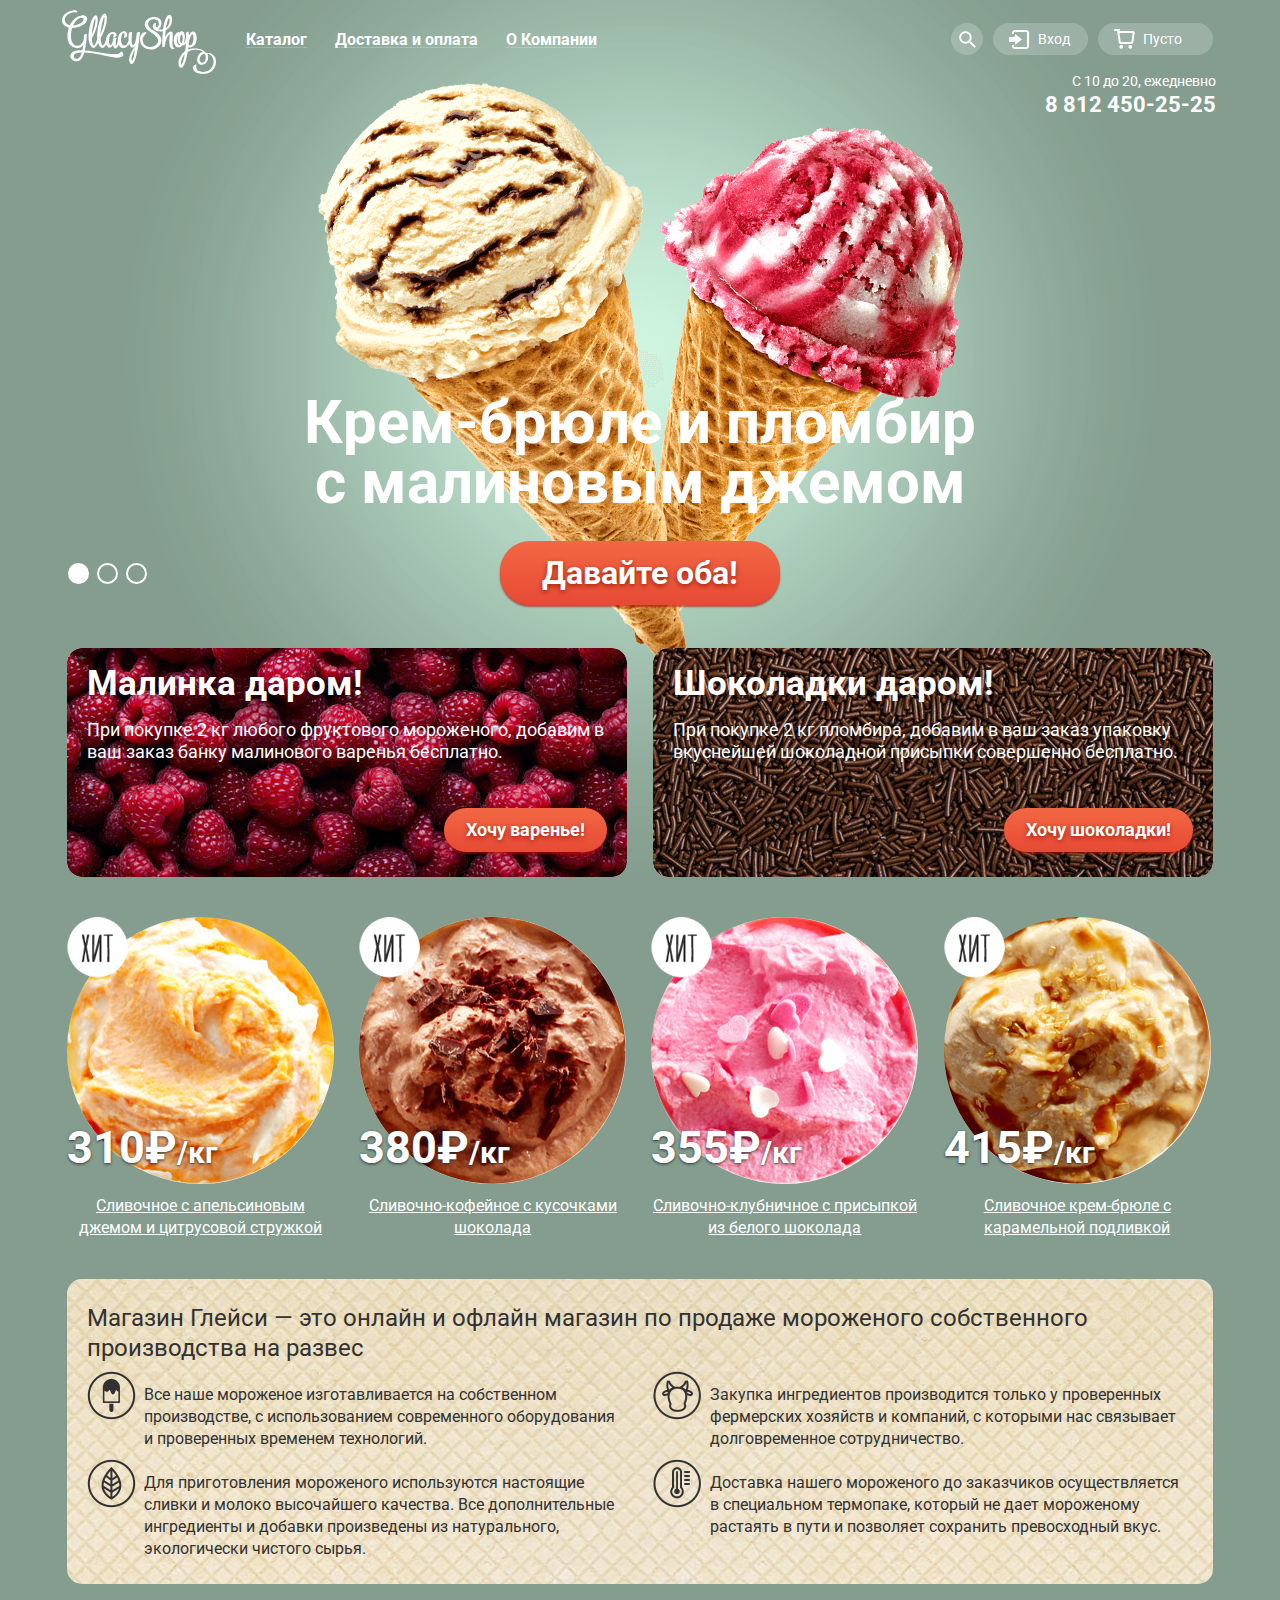
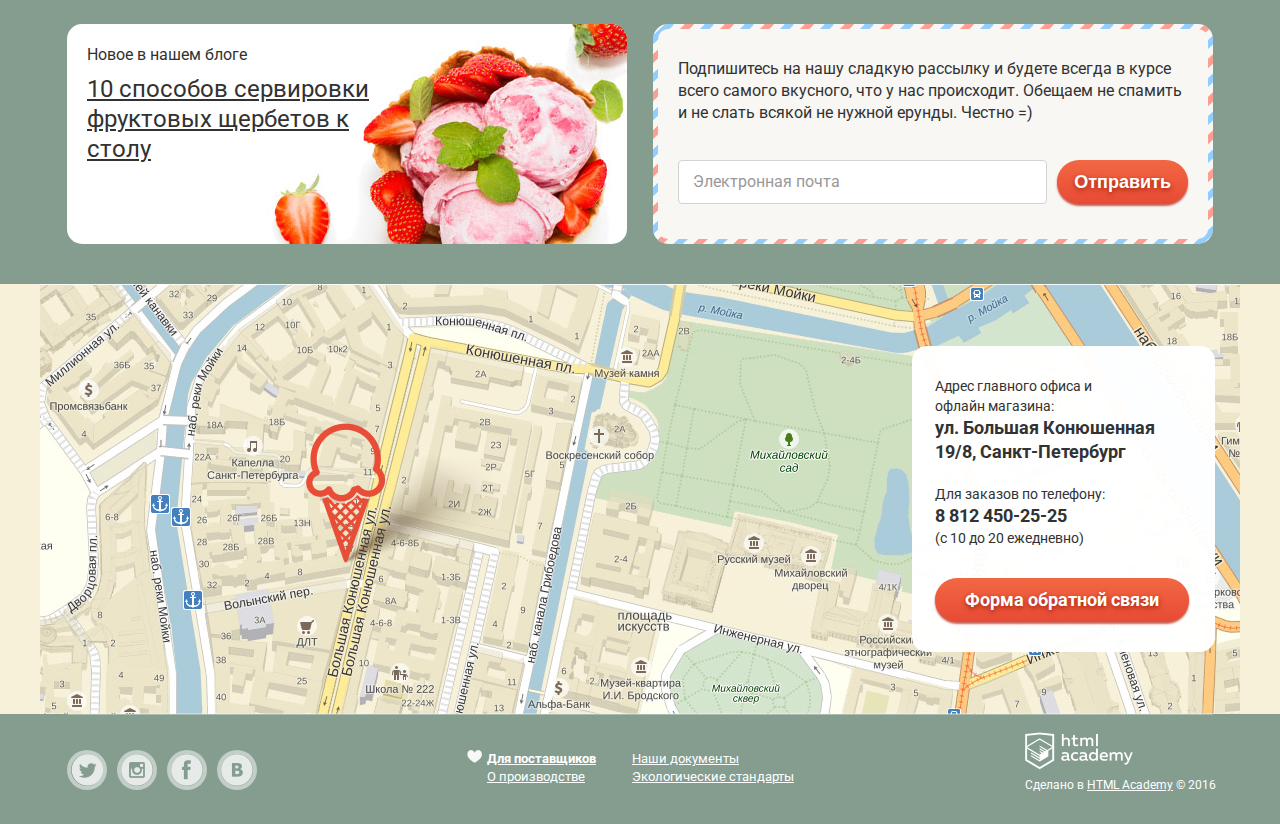
==== commit 8feb26b2: "Плейсхолдеры полей форм" ====
--- a/index.html
+++ b/index.html
@@ -3,7 +3,7 @@
   <head>
     <meta charset="utf-8">
     <title>HTML Academy: Глейси</title>
-    <link href="https://fonts.googleapis.com/css?family=Roboto:700,900,500&subset=latin,cyrillic" rel="stylesheet" type="text/css">
+    <link href="https://fonts.googleapis.com/css?family=Roboto:400,700,900,500&subset=latin,cyrillic" rel="stylesheet" type="text/css">
     <link rel="stylesheet" href="css/normalize.css">
     <link rel="stylesheet" href="css/style.css">
   </head>
@@ -42,14 +42,23 @@
               <div class="header-action-search">
                 <span>Поиск</span>
                 <form class="modal-form" action="index.html" method="post">
-                  <input type="text" name="search" value="" placeholder="Что ищем?">
+                  <label class="form-label">
+                    <input class="form-input" type="text" name="search" value="">
+                    <span class="label-text">Что ищем?</span>
+                  </label>
                 </form>
               </div>
               <div class="header-action-login">
                 <a href="#">Вход</a>
                 <form class="modal-form" action="#" method="post">
-                  <input class="form-input" type="text" name="email" value="" placeholder="Электронная почта">
-                  <input class="form-input" type="password" name="password" value="" placeholder="Пароль">
+                  <label class="form-label">
+                    <input class="form-input login" type="text" name="login" value="">
+                    <span class="label-text">Электронная почта</span>
+                  </label>
+                  <label class="form-label">
+                    <input class="form-input password" type="password" name="password" value="">
+                    <span class="label-text">Пароль</span>
+                  </label>
                   <div class="form-login-action">
                     <button class="btn" type="submit">Войти</button>
                     <a class="lost-password" href="#">Забыли пароль?</a>
@@ -204,8 +213,11 @@
                   всего самого вкусного, что у нас происходит. Обещаем не спамить
                   и не слать всякой не нужной ерунды. Честно =)
                 </p>
-                <fieldset class="newsletter-form">
-                  <input type="text" class="subscribe-email" name="email" value="" placeholder="Электронная почта">
+                <fieldset class="newsletter-form clearfix">
+                  <label class="form-label">
+                    <input type="text" class="form-input subscribe-email" name="email" value="">
+                    <span class="label-text">Электронная почта</span>
+                  </label>
                   <button type="submit" class="btn">Отправить</button>
                 </fieldset>
               </form>
@@ -269,9 +281,18 @@
       <form class="popup-form" action="index.html" method="post">
         <button class="popup-close" type="button" title="Закрыть">Закрыть</button>
         <span class="popup-title">Мы обязательно вам ответим!</span>
-        <input class="form-input firstname" type="text" name="name" value="" placeholder="Как вас зовут?">
-        <input class="form-input email" type="text" name="email" value="" placeholder="Ваша почта для ответа?">
-        <textarea class="form-input comment" name="comment" rows="5" cols="40">Напишите что-нибудь...</textarea>
+        <label class="form-label">
+          <input class="form-input firstname" type="text" name="feedback-name" value="">
+          <span class="label-text">Как вас зовут?</span>
+        </label>
+        <label class="form-label">
+          <input class="form-input email" type="text" name="feedback-email" value="">
+          <span class="label-text">Ваша почта для ответа?</span>
+        </label>
+        <label class="form-label">
+          <textarea class="form-input comment" name="feedback-comment" rows="5" cols="40"></textarea>
+          <span class="label-text">Напишите что-нибудь...</span>
+        </label>
         <button type="submit" class="btn">Отправить</button>
       </form>
     </div>
--- a/css/style.css
+++ b/css/style.css
@@ -30,14 +30,13 @@
   padding: 9px 15px;
   border: 1px solid #d3d3d2;
   border-radius: 4px;
-  color: #999;
+  color: #323232;
 }
 
 .container {
   position: relative;
   width: 1146px;
   margin: 0 auto;
-  /*padding: 0 27px;*/
   padding: 0 2.3%;
 }
 
@@ -98,10 +97,6 @@
   color: #fff;
 }
 
-.form-input {
-  margin-bottom: 20px;
-}
-
 .header-topline {
   min-height: 70px;
   margin-bottom: 30px;
@@ -164,9 +159,9 @@
 .header-action-cart:hover::after {
   content: "";
   position: absolute;
-  bottom: -7px;
+  bottom: -8px;
   width: 100%;
-  height: 7px;
+  height: 8px;
 }
 
 .main-menu-item > a::after {
@@ -243,7 +238,7 @@
   vertical-align: top;
 }
 
-.header-action-search span {
+.header-action-search > span {
   display: block;
   height: 32px;
   width: 32px;
@@ -251,7 +246,7 @@
   border-radius: 50%;
 }
 
-.header-action-search span:hover {
+.header-action-search > span:hover {
   background: #f8f7f4 url('../img/search-hover.png') center center no-repeat;
   cursor: pointer;
 }
@@ -303,6 +298,10 @@
   width: 210px;
 }
 
+.header-action-login .form-label {
+  margin-bottom: 20px;
+}
+
 .header-action-login .btn {
   padding: 10px 24px;
 }
@@ -352,6 +351,22 @@
 .header-action-login:hover .modal-form,
 .header-action-cart:hover .modal-form {
   display: block;
+}
+
+.form-error {
+  animation: shake 0.6s;
+}
+
+@keyframes shake {
+  0%, 100% {
+    transform: translateX(0);
+  }
+  10%, 30%, 50%, 70%, 90% {
+    transform: translateX(-10px);
+  }
+  20%, 40%, 60%, 80% {
+    transform: translateX(10px);
+  }
 }
 
 .cart-block {
@@ -634,12 +649,10 @@
 .product-item {
   display: inline-block;
   position: relative;
-  /*width: 267px;*/
   width: 23.3%;
   font-size: 16px;
   line-height: 22px;
   vertical-align: top;
-  /*margin-right: 26px;*/
   margin-right: 2.2%;
   margin-bottom: 40px;
 }
@@ -838,6 +851,10 @@
   padding: 0;
 }
 
+.newsletter-form .form-label {
+  float: left;
+}
+
 .subscribe-email {
   width: 337px;
 }
@@ -858,7 +875,7 @@
   width: 257px;
   position: absolute;
   padding: 30px 23px;
-  right: 24px;
+  right: 27px;
   top: 62px;
   background: rgba(255, 255, 255, 0.98);
   color: #323232;
@@ -896,7 +913,7 @@
 
 .popup-form {
   display: none;
-  position: fixed;
+  position: absolute;
   top: 50%;
   left: 50%;
   width: 430px;
@@ -905,6 +922,27 @@
   padding: 17px 22px 25px 22px;
   background-color: #f8f7f4;
   border-radius: 10px;
+}
+
+.popup-form .form-label {
+  margin: 20px 0;
+}
+
+.form-label {
+  position: relative;
+  display: block;
+}
+
+.label-text {
+  color: #999;
+  display: block;
+  width: 250px;
+  top: 10px;
+  left: 15px;
+  font-size: 16px;
+  line-height: 24px;
+  position: absolute;
+  user-select: none;
 }
 
 .popup-form-show {
@@ -950,11 +988,41 @@
   color: #323232;
 }
 
+.form-input {
+  margin: 0;
+  font-size: 16px;
+  font-weight: bold;
+  color: #323232;
+  border-color: rgba(178, 178, 178, 0.52);
+}
+
+.label-text:hover + .form-input,
+.form-input:hover {
+  border-color: rgba(154, 154, 154, 0.52);
+  box-shadow: inset 0 0 0 1px rgba(154, 154, 154, 0.52);
+}
+
+.form-input:focus {
+  border-color: rgba(46, 136, 228, 0.52);
+  box-shadow: inset 0 0 0 1px rgba(46, 136, 228, 0.52);
+}
+
+.form-input:focus + .label-text {
+  color: #5b9ddf;
+  animation: labelup 0.3s;
+  animation-fill-mode: forwards;
+}
+
+@keyframes labelup {
+  100% {
+    font-size: 11px;
+    line-height: 13px;
+    top: -15px;
+  }
+}
+
 .popup-form .form-input {
-  margin-top: 20px;
-  margin-bottom: 0;
   width: 235px;
-  font-size: 16px;
 }
 
 .popup-form .comment {
@@ -966,6 +1034,13 @@
 
 .popup-form .btn {
   float: right;
+}
+
+.filled + .label-text {
+  font-size: 11px;
+  line-height: 13px;
+  top: -15px;
+  color: #999;
 }
 
 .breadcrumbs,
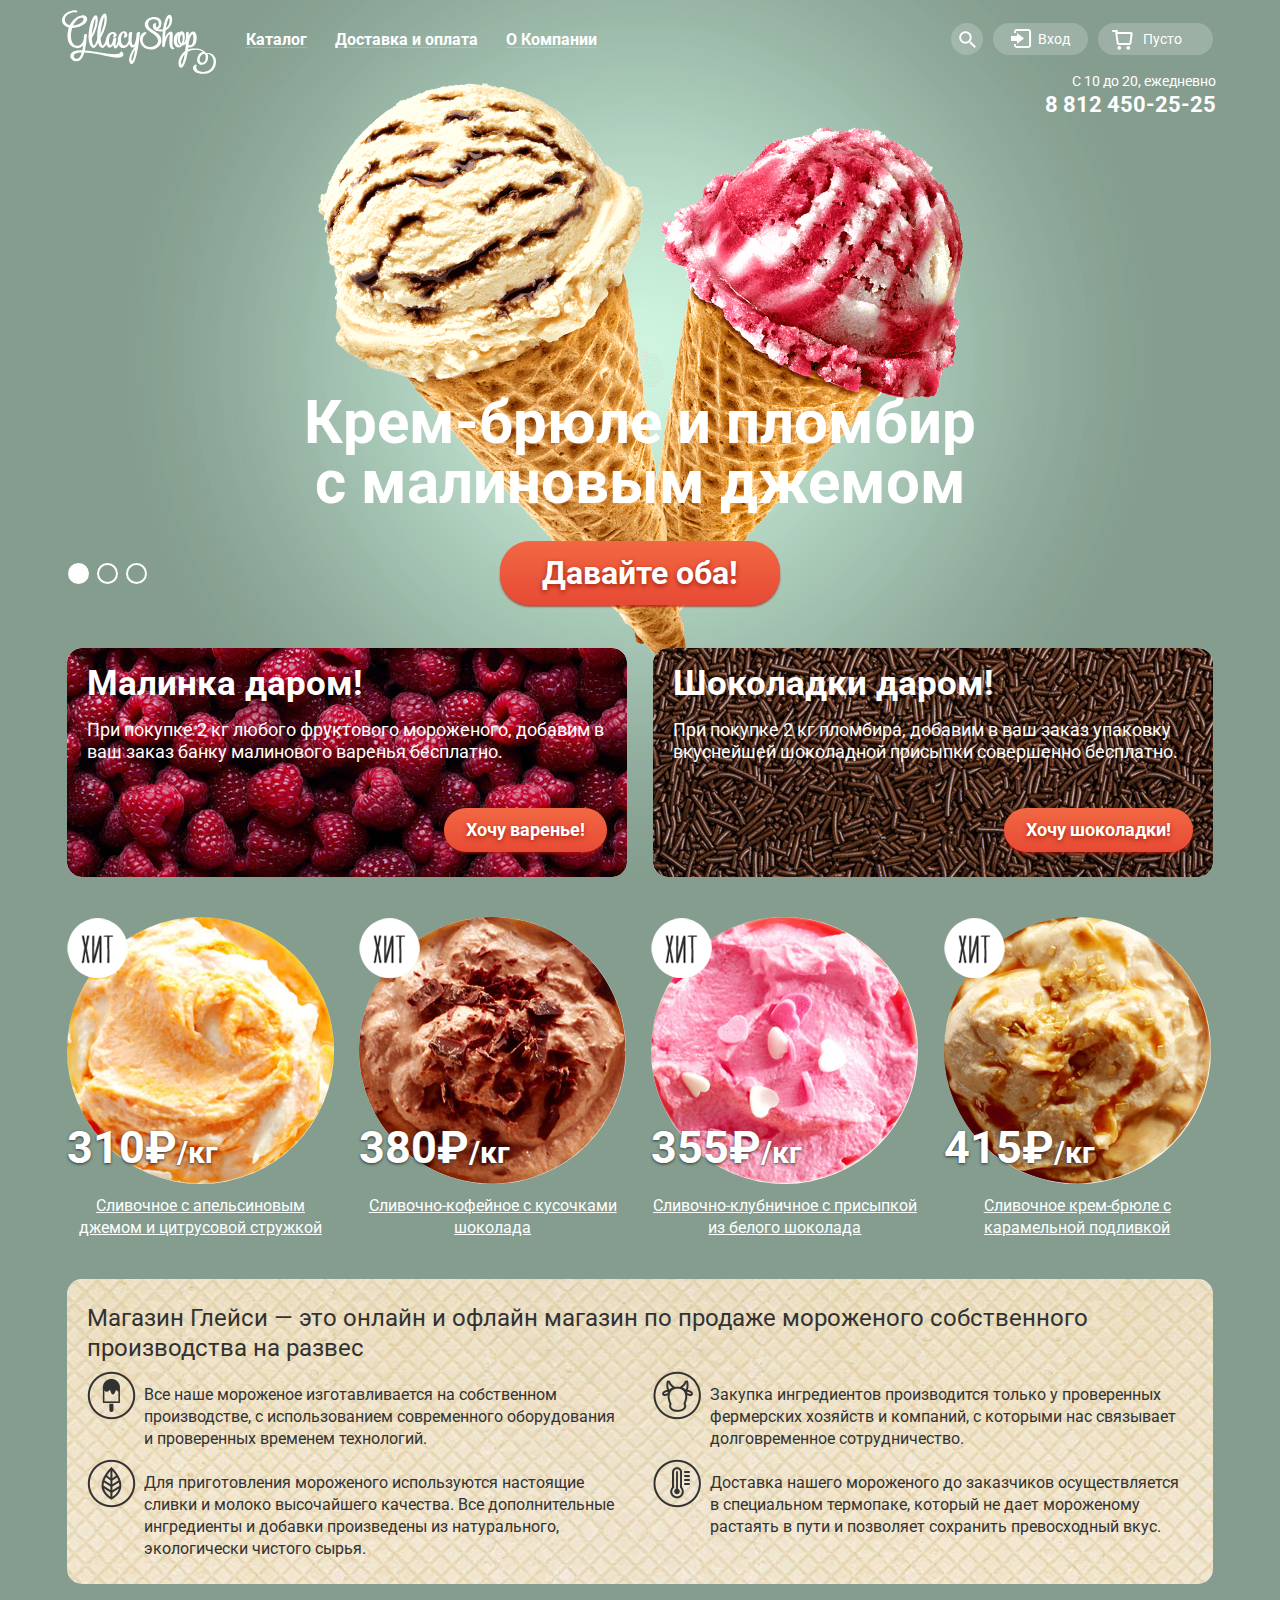
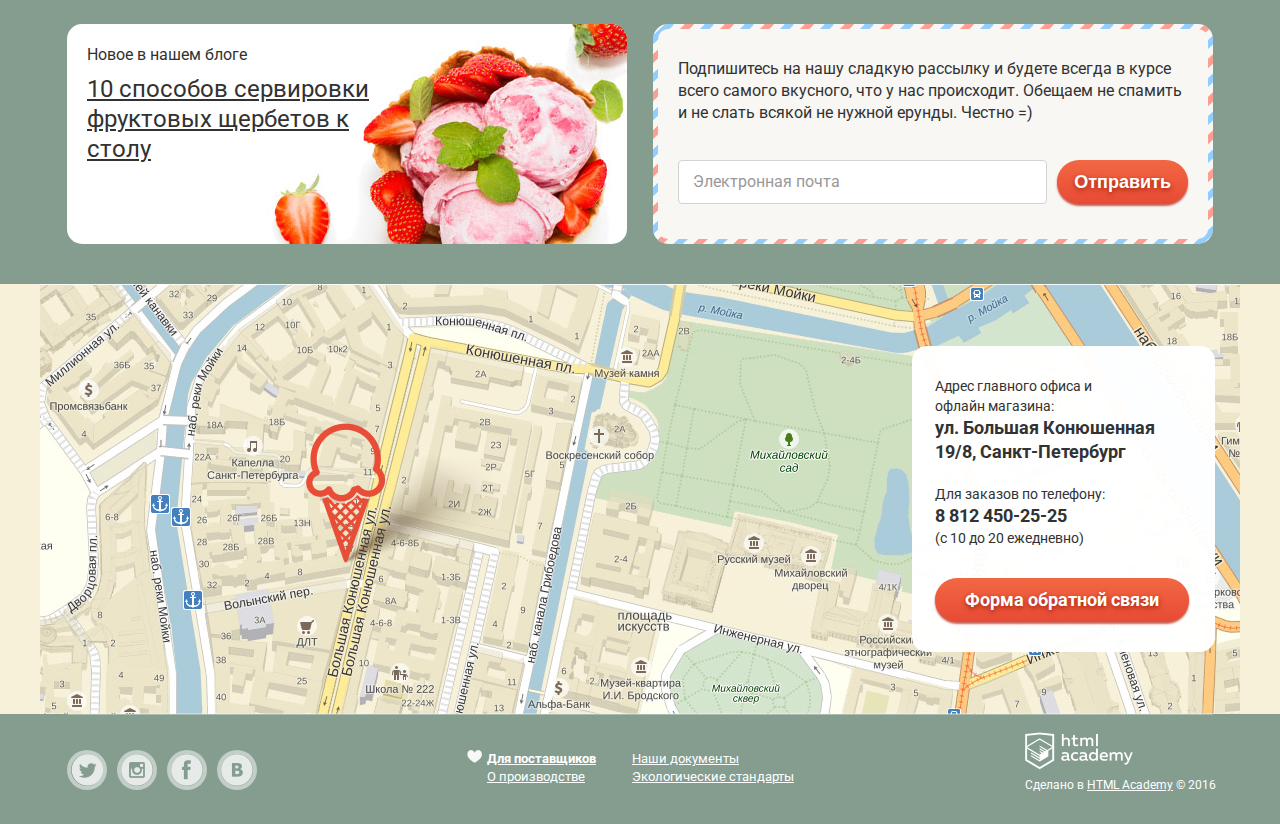
==== commit 8fcc87ae: "Карта и спрайты" ====
--- a/index.html
+++ b/index.html
@@ -297,6 +297,27 @@
       </form>
     </div>
     <script type="text/javascript" src="js/script.js"></script>
-    <script type="text/javascript" charset="utf-8" async src="https://api-maps.yandex.ru/services/constructor/1.0/js/?sid=Q0s466bVDoKd6FC1JmSRJvJPAp6kywI9&amp;width=100%25&amp;height=430&amp;lang=ru_RU&amp;sourceType=constructor&amp;scroll=true&amp;id=yandex-map"></script>
+    <script src="https://api-maps.yandex.ru/2.1/?lang=ru_RU" type="text/javascript"></script>
+    <script type="text/javascript">
+      ymaps.ready(init);
+      var myMap,
+          myPlacemark;;
+
+      function init(){
+        myMap = new ymaps.Map("yandex-map", {
+          center: [59.93933091, 30.32949180],
+          zoom: 16
+        });
+
+        myPlacemark = new ymaps.Placemark([59.93863106, 30.32305450], {}, {
+          iconLayout: 'default#image',
+          iconImageHref: 'img/map-mark.png',
+          iconImageSize: [218, 142],
+          iconImageOffset: [-40, -140]
+        });
+
+        myMap.geoObjects.add(myPlacemark);
+      }
+    </script>
   </body>
 </html>
--- a/css/style.css
+++ b/css/style.css
@@ -1,1142 +1,1227 @@
 body {
+  font-family: "Roboto", "Arial", sans-serif;
   font-size: 16px;
+  font-weight: normal;
   line-height: 22px;
   color: #fff;
-  font-weight: normal;
-  font-family: "Roboto", "Arial", sans-serif;
   background-color: #849d8f;
-}
-
+}
+
 body.inner-page {
-  background-color: #9bafa4;
-}
-
+  background-color: #9bafa4;
+}
+
 h1 {
+  margin: 0 0 45px 0;
   font-size: 35px;
-  line-height: 41px;
   font-weight: bold;
-  margin: 0 0 45px 0;
-}
-
+  line-height: 41px;
+}
+
 .main-header {
-  margin-bottom: 578px;
-}
-
+  margin-bottom: 578px;
+}
+
 input[type=text],
 input[type=password],
 textarea {
+  padding: 9px 15px;
   font-size: 14px;
   line-height: 24px;
-  padding: 9px 15px;
+  color: #323232;
   border: 1px solid #d3d3d2;
   border-radius: 4px;
-  color: #323232;
-}
-
+}
+
 .container {
   position: relative;
   width: 1146px;
   margin: 0 auto;
-  padding: 0 2.3%;
-}
-
+  padding: 0 2.3%;
+}
+
 .site-wrapper {
+  -webkit-transition: background-image .5s ease, background-color .5s ease;
+          transition: background-image .5s ease, background-color .5s ease;
   background-repeat: no-repeat;
-  background-position: top center;
-  transition: background-image 0.5s ease, background-color 0.5s ease;
-}
-
+  background-position: top center;
+}
+
 .site-wrapper:before,
 .site-wrapper:after {
-  content: "";
   visibility: hidden;
-}
-
+  content: "";
+}
+
 .site-wrapper:before {
-  background-image: url("../img/slide-2.png");
-}
-
+  background-image: url("../img/slide-2.png");
+}
+
 .site-wrapper:after {
-  background-image: url("../img/slide-3.png");
-}
-
+  background-image: url("../img/slide-3.png");
+}
+
 .clearfix::after {
-  content: "";
   display: table;
   clear: both;
-}
-
-main a, footer a {
-  color: #fff;
-}
-
+  content: "";
+}
+
+main a,
+footer a {
+  color: #fff;
+}
+
 main a:hover,
 main a:active,
 footer a:hover,
 footer a:active {
-  color: #ffbc9e;
-}
+  color: #ffbc9e;
+}
+
+/* Стандартная кнопка */
+.btn {
+  display: inline-block;
+  padding: 10px 22px;
+  font-size: 18px;
+  font-weight: bold;
+  line-height: 24px;
+  text-decoration: none;
+  color: #fff;
+  border: none;
+  border-radius: 30px;
+  background: #ed5a3d -webkit-linear-gradient(#f26843, #e74a35);
+  background: #ed5a3d linear-gradient(#f26843, #e74a35);
+  box-shadow: 0 2px 2px rgba(172, 16, 0, .64);
+  text-shadow: 0 2px 5px #a0200b;
+}
+
+.btn:hover {
+  cursor: pointer;
+  color: #fff;
+  background: #f07a63 -webkit-linear-gradient(#f58669, #ec6f5e);
+  background: #f07a63 linear-gradient(#f58669, #ec6f5e);
+  box-shadow: 0 2px 2px #ac1000;
+}
+
+.btn:active {
+  background: #dc5539 -webkit-linear-gradient(#d84732, #e1613e);
+  background: #dc5539 linear-gradient(#d84732, #e1613e);
+  box-shadow: inset 0 2px 2px #942718;
+}
+
+/* Поля форм */
+.form-label {
+  position: relative;
+  display: block;
+}
+
+.label-text {
+  position: absolute;
+  top: 10px;
+  left: 15px;
+  display: block;
+  width: 250px;
+  cursor: text;
+  -webkit-user-select: none;
+     -moz-user-select: none;
+      -ms-user-select: none;
+          user-select: none;
+  font-size: 16px;
+  line-height: 24px;
+  color: #999;
+}
+
+.form-input {
+  margin: 0;
+  font-size: 16px;
+  font-weight: bold;
+  color: #323232;
+  border-color: rgba(178, 178, 178, .52);
+}
+
+.label-text:hover + .form-input,
+.form-input:hover {
+  border-color: rgba(154, 154, 154, .52);
+  box-shadow: inset 0 0 0 1px rgba(154, 154, 154, .52);
+}
+
+.form-input:focus {
+  border-color: rgba(46, 136, 228, .52);
+  box-shadow: inset 0 0 0 1px rgba(46, 136, 228, .52);
+}
+
+.form-input:focus + .label-text {
+  cursor: default;
+  -webkit-animation: labelup .3s;
+          animation: labelup .3s;
+  color: #5b9ddf;
 
+  -webkit-animation-fill-mode: forwards;
+          animation-fill-mode: forwards;
+}
+
+@-webkit-keyframes labelup {
+  100% {
+    top: -15px;
+    font-size: 11px;
+    line-height: 13px;
+  }
+}
+
+@keyframes labelup {
+  100% {
+    top: -15px;
+    font-size: 11px;
+    line-height: 13px;
+  }
+}
+
+.filled + .label-text {
+  top: -15px;
+  font-size: 11px;
+  line-height: 13px;
+  color: #999;
+}
+
+/* Ошибка в форме */
+.form-error {
+  -webkit-animation: shake .6s;
+          animation: shake .6s;
+}
+
+@-webkit-keyframes shake {
+  0%,
+  100% {
+    -webkit-transform: translateX(0);
+            transform: translateX(0);
+  }
+  10%,
+  30%,
+  50%,
+  70%,
+  90% {
+    -webkit-transform: translateX(-10px);
+            transform: translateX(-10px);
+  }
+  20%,
+  40%,
+  60%,
+  80% {
+    -webkit-transform: translateX(10px);
+            transform: translateX(10px);
+  }
+}
+
+@keyframes shake {
+  0%,
+  100% {
+    -webkit-transform: translateX(0);
+            transform: translateX(0);
+  }
+  10%,
+  30%,
+  50%,
+  70%,
+  90% {
+    -webkit-transform: translateX(-10px);
+            transform: translateX(-10px);
+  }
+  20%,
+  40%,
+  60%,
+  80% {
+    -webkit-transform: translateX(10px);
+            transform: translateX(10px);
+  }
+}
+
+/* Модальное окно */
 .modal-form {
+  position: absolute;
+  z-index: 1;
   display: none;
-  position: absolute;
-  background-color: #f8f7f4;
   padding: 20px 15px;
   border: none;
   border-radius: 5px;
-  box-shadow: 0 20px 20px rgba(0, 0, 0, 0.4);
-  z-index: 1;
-}
-
+  background-color: #f8f7f4;
+  box-shadow: 0 20px 20px rgba(0, 0, 0, .4);
+}
+
 .modal-form a:hover,
 .modal-form a:active {
-  color: #e84d37;
-}
-
+  color: #e84d37;
+}
+
 .modal-form a.btn:hover {
-  color: #fff;
-}
-
+  color: #fff;
+}
+
+/* Шапка */
 .header-topline {
   min-height: 70px;
-  margin-bottom: 30px;
-}
-
+  margin-bottom: 30px;
+}
+
 .header-logo {
   float: left;
-  width: 165px;
-}
-
+  width: 165px;
+}
+
 .header-logo img {
   position: relative;
-  right: 5px;
   top: 10px;
-}
-
+  right: 5px;
+}
+
+/* Меню в шапке */
 .header-menu {
   float: left;
-  padding-top: 24px;
-}
-
+  padding-top: 24px;
+}
+
 .main-menu {
   margin: 0;
   padding: 0;
-  font-size: 0;
-}
-
+  font-size: 0;
+}
+
 .main-menu-item {
+  position: relative;
+  z-index: 1;
+  display: inline-block;
   list-style-type: none;
-  display: inline-block;
-  vertical-align: top;
   font-size: 16px;
   line-height: 18px;
-  position: relative;
-  z-index: 1;
-}
-
+  vertical-align: top;
+}
+
 .main-menu-item > a {
   display: block;
   padding: 7px 14px 6px;
-  border-radius: 15px;
+  font-weight: bold;
   text-decoration: none;
   color: #fff;
-  font-weight: bold;
-}
-
+  border-radius: 15px;
+}
+
 .main-menu-item:hover > a {
-  background-color: #f7f6f3;
   color: #323232;
-}
-
+  background-color: #f7f6f3;
+}
+
 .main-menu-item:active > a {
   background-color: #ededed;
-  box-shadow: inset 0 2px 1px #696969;
-}
-
+  box-shadow: inset 0 2px 1px #696969;
+}
+
 .main-menu-item:hover::after,
 .header-action-search:hover::after,
 .header-action-login:hover::after,
 .header-action-cart:hover::after {
-  content: "";
   position: absolute;
   bottom: -8px;
   width: 100%;
   height: 8px;
-}
-
+  content: "";
+}
+
 .main-menu-item > a::after {
+  position: relative;
+  top: -2px;
+  display: block;
   content: "";
-  display: block;
-  position: relative;
-  top: -2px;
-  border-bottom: 1px solid rgba(255, 255, 255, 0.2);
-}
-
+  border-bottom: 1px solid rgba(255, 255, 255, .2);
+}
+
 .dropdown-menu {
+  position: absolute;
+  z-index: 1;
+  top: 40px;
+  left: -5px;
   display: none;
-  z-index: 1;
+  margin: 0;
+  padding: 5px 0;
   list-style-type: none;
   font-size: 14px;
   line-height: 16px;
-  margin: 0;
-  padding: 5px 0;
-  position: absolute;
-  top: 40px;
-  left: -5px;
   white-space: nowrap;
+  border-radius: 5px;
   background-color: #f8f7f4;
-  border-radius: 5px;
-  box-shadow: 0 20px 20px rgba(0, 0, 0, 0.4);
-}
-
+  box-shadow: 0 20px 20px rgba(0, 0, 0, .4);
+}
+
 .main-menu-item:hover > .dropdown-menu {
+  display: block;
+}
+
+.dropdown-menu a {
   display: block;
-}
-
-.dropdown-menu a {
+  padding: 7px 20px;
+  text-decoration: none;
+  color: #323232;
+}
+
+.dropdown-menu a:hover {
   color: #323232;
-  text-decoration: none;
-  padding: 7px 20px;
-  display: block;
-}
-
-.dropdown-menu a:hover {
-  background-color: #fbded7;
-  color: #323232;
-}
-
+  background-color: #fbded7;
+}
+
 .main-point {
-  font-weight: bold;
-}
-
+  font-weight: bold;
+}
+
 .main-point::after {
-  content: "";
   display: block;
   height: 1px;
-  background-color: rgba(50, 50, 50, 0.2);
   margin: 3px 5px;
-}
-
+  content: "";
+  background-color: rgba(50, 50, 50, .2);
+}
+
 .menu-active > a {
-  background-color: #d07058;
   color: #fff;
-}
-
+  background-color: #d07058;
+}
+
+/* Поиск, логин и корзина */
 .menu-active > a::after {
-  display: none;
-}
-
+  display: none;
+}
+
 .header-action {
   float: right;
   padding-top: 23px;
-  font-size: 0;
-}
-
+  font-size: 0;
+}
+
 .header-action-search {
   position: relative;
   display: inline-block;
-  vertical-align: top;
-}
-
+  vertical-align: top;
+}
+
 .header-action-search > span {
   display: block;
+  width: 32px;
   height: 32px;
-  width: 32px;
-  background: rgba(255, 255, 255, 0.2) url('../img/search.png') center center no-repeat;
   border-radius: 50%;
-}
-
+  background: rgba(255, 255, 255, .2) url("../img/sprite.png") 8px -648px no-repeat;
+}
+
 .header-action-search > span:hover {
-  background: #f8f7f4 url('../img/search-hover.png') center center no-repeat;
   cursor: pointer;
-}
-
+  background-color: #f8f7f4;
+  background-position: 8px -675px;
+}
+
 .header-action-search input[type=text] {
-  width: 280px;
-}
-
+  width: 280px;
+}
+
 .header-action-login,
 .header-action-cart {
   display: inline-block;
-  vertical-align: top;
   font-size: 14px;
   line-height: 16px;
-}
-
+  vertical-align: top;
+}
+
 .header-action-login {
   position: relative;
-  margin: 0 10px;
-}
-
+  margin: 0 10px;
+}
+
 .header-action-login > a,
 .header-action-cart > a {
   display: block;
   padding: 8px 0 8px 45px;
   text-decoration: none;
-  background-color: rgba(255, 255, 255, 0.2);
+  color: #fff;
+  border-radius: 16px;
+  background-color: rgba(255, 255, 255, .2);
   background-repeat: no-repeat;
-  background-position: 16px center;
-  border-radius: 16px;
-  color: #fff;
-}
-
+  background-position: 16px center;
+}
+
+.header-action-login > a {
+  width: 50px;
+  background-image: url("../img/sprite.png");
+  background-repeat: no-repeat;
+  background-position: 18px -592px;
+}
+
 .header-action-login > a:hover {
+  color: #323232;
   background-color: #f8f7f4;
-  color: #323232;
-}
-
-.header-action-login > a {
-  background-image: url('../img/login.png');
-  width: 50px;
-}
-
-.header-action-login > a:hover {
-  background-image: url('../img/login-hover.png');
-}
-
+  background-position: 18px -621px;
+}
+
 .header-action-login .form-input {
-  width: 210px;
-}
-
+  width: 210px;
+}
+
 .header-action-login .form-label {
-  margin-bottom: 20px;
-}
-
+  margin-bottom: 20px;
+}
+
 .header-action-login .btn {
-  padding: 10px 24px;
-}
-
+  padding: 10px 24px;
+}
+
 .form-login-action {
-  position: relative;
-}
-
+  position: relative;
+}
+
 .form-login-action a {
   position: absolute;
-  color: #323232;
+  left: 120px;
   font-size: 13px;
   line-height: 24px;
-  left: 120px;
-}
-
+  color: #323232;
+}
+
 .new-registration {
-  top: 20px;
-}
-
+  top: 20px;
+}
+
 .header-action-cart {
-  position: relative;
-}
-
+  position: relative;
+}
+
 .header-action-cart > a {
-  background-image: url('../img/cart.png');
   width: 70px;
-}
-
+  background-image: url("../img/sprite.png");
+  background-repeat: no-repeat;
+  background-position: 14px 7px;
+}
+
 .header-action-cart > a.cart-full {
-  background-image: url('../img/cart-full.png');
-}
-
+  color: #323232;
+  background-position: 14px -23px;
+}
+
 .header-action-cart > a.cart-full:hover {
-  background-color: #f8f7f4;
-  color: #323232;
-}
-
+  background-color: #f8f7f4;
+}
+
 .header-action-search .modal-form,
 .header-action-login .modal-form,
 .header-action-cart .modal-form {
   top: 39px;
-  right: 0;
-}
-
+  right: 0;
+}
+
 .header-action-search:hover .modal-form,
 .header-action-login:hover .modal-form,
 .header-action-cart:hover .modal-form {
-  display: block;
-}
-
-.form-error {
-  animation: shake 0.6s;
-}
-
-@keyframes shake {
-  0%, 100% {
-    transform: translateX(0);
-  }
-  10%, 30%, 50%, 70%, 90% {
-    transform: translateX(-10px);
-  }
-  20%, 40%, 60%, 80% {
-    transform: translateX(10px);
-  }
-}
-
+  display: block;
+}
+
 .cart-block {
+  width: 510px;
   margin: 0;
   padding: 0;
-  width: 510px;
   list-style-type: none;
-  color: #323232;
   font-size: 13px;
   line-height: 16px;
-}
-
+  color: #323232;
+}
+
 .cart-block-line {
-  margin-bottom: 16px;
-}
-
+  margin-bottom: 16px;
+}
+
 .pull-left {
-  float: left;
-}
-
+  float: left;
+}
+
 .cart-block-delete {
   position: relative;
+  width: 11px;
+  height: 11px;
+  margin-top: 8px;
+  margin-right: 17px;
+  cursor: pointer;
+  font-size: 0;
   border: none;
   background-color: transparent;
-  font-size: 0;
-  cursor: pointer;
-  width: 11px;
-  height: 11px;
-  margin-right: 17px;
-  margin-top: 8px;
-}
-
+}
+
 .cart-block-delete::before,
 .cart-block-delete::after {
+  position: absolute;
+  top: 5px;
+  left: -1px;
+  width: 13px;
+  height: 1px;
   content: "";
-  position: absolute;
-  height: 1px;
-  width: 13px;
-  left: -1px;
-  top: 5px;
-  background-color: #515151;
-}
-
+  background-color: #515151;
+}
+
 .cart-block-delete::before {
-  transform: rotate(45deg);
-}
-
+  -webkit-transform: rotate(45deg);
+      -ms-transform: rotate(45deg);
+          transform: rotate(45deg);
+}
+
 .cart-block-delete::after {
-  transform: rotate(-45deg);
-}
-
+  -webkit-transform: rotate(-45deg);
+      -ms-transform: rotate(-45deg);
+          transform: rotate(-45deg);
+}
+
 .cart-block-image {
-  padding-right: 11px;
-}
-
+  padding-right: 11px;
+}
+
 .cart-block-image img {
-  border-radius: 50%;
-}
-
+  border-radius: 50%;
+}
+
 .cart-block-name {
+  width: 230px;
   margin-top: 8px;
   padding-right: 18px;
-  width: 230px;
-  color: #323232;
   text-decoration: none;
-}
-
+  color: #323232;
+}
+
 .cart-block-weight {
   margin-top: 8px;
-  padding-right: 2px;
-}
-
+  padding-right: 2px;
+}
+
 .cart-block-cost {
   margin-top: 8px;
-  color: #999;
   padding-right: 27px;
-}
-
+  color: #999;
+}
+
 .cart-block-sum {
-  margin-top: 8px;
-}
-
+  margin-top: 8px;
+}
+
 .cart-block-action {
-  border-top: 1px solid #cacac7;
-}
-
+  border-top: 1px solid #cacac7;
+}
+
 .cart-table-total-cost {
   display: block;
-  color: #323232;
   padding: 13px 0;
-  text-align: right;
   font-size: 15px;
   line-height: 18px;
-}
-
+  text-align: right;
+  color: #323232;
+}
+
 .cart-block-action .btn {
   float: right;
-  padding-left: 14px;
   padding-right: 14px;
-}
-
+  padding-left: 14px;
+}
+
 .header-contact {
-  text-align: right;
+  position: absolute;
+  top: 73px;
+  right: 26px;
   font-size: 14px;
   line-height: 16px;
+  text-align: right;
   color: #fff;
-  position: absolute;
-  top: 73px;
-  right: 26px;
-}
-
+}
+
 .header-contact-tel {
-  font-size: 22px;
-  line-height: 24px;
-  font-weight: bold;
   display: block;
   padding-top: 4px;
-}
-
+  font-size: 22px;
+  font-weight: bold;
+  line-height: 24px;
+}
+
+/* Слайдер */
 .slider-radio {
-  display: none;
-}
-
+  display: none;
+}
+
 .slider {
-  text-align: center;
   position: absolute;
   top: 83px;
   left: 0;
   width: 100%;
-}
-
+  text-align: center;
+}
+
 .slider .btn {
   padding: 10px 42px;
   font-size: 32px;
-  line-height: 44px;
-}
-
+  line-height: 44px;
+}
+
 .slider-item {
-  display: none;
-}
-
+  display: none;
+}
+
 .slider-action {
   position: absolute;
   top: 310px;
+  right: 200px;
   left: 200px;
-  right: 200px;
   font-size: 60px;
+  font-weight: bold;
   line-height: 60.35px;
-  font-weight: bold;
   color: #fff;
-}
-
+}
+
 .slider-text {
-  margin: 0 0 20px 0;
-}
-
+  margin: 0 0 20px 0;
+}
+
 .slider-link {
   font-size: 32px;
-  line-height: 44px;
-}
-
+  line-height: 44px;
+}
+
 .slider-controls {
   position: absolute;
+  z-index: 20;
   top: 480px;
   left: 30px;
-  z-index: 20;
-  font-size: 0;
-}
-
+  font-size: 0;
+}
+
 .slider-controls label {
   display: inline-block;
   width: 17px;
   height: 17px;
   margin-right: 8px;
+  cursor: pointer;
   vertical-align: top;
-  background-color: transparent;
-  border: 2px solid #ffffff;
+  border: 2px solid #fff;
   border-radius: 50%;
-  cursor: pointer;
-}
-
+  background-color: transparent;
+}
+
 #slide-1:checked ~ .site-wrapper #slide1,
 #slide-2:checked ~ .site-wrapper #slide2,
 #slide-3:checked ~ .site-wrapper #slide3 {
-  display: block;
-}
-
+  display: block;
+}
+
 #slide-1:checked ~ .site-wrapper {
   background-color: #849d8f;
-  background-image: url("../img/slide-1.png");
-}
-
+  background-image: url("../img/slide-1.png");
+}
+
 #slide-2:checked ~ .site-wrapper {
   background-color: #8996a6;
-  background-image: url("../img/slide-2.png");
-}
-
+  background-image: url("../img/slide-2.png");
+}
+
 #slide-3:checked ~ .site-wrapper {
   background-color: #9d8b84;
-  background-image: url("../img/slide-3.png");
-}
-
+  background-image: url("../img/slide-3.png");
+}
+
 #slide-1:checked ~ .site-wrapper label[for="slide-1"],
 #slide-2:checked ~ .site-wrapper label[for="slide-2"],
 #slide-3:checked ~ .site-wrapper label[for="slide-3"] {
-  background-color: #ffffff;
-}
-
-.btn {
-  font-weight: bold;
-  font-size: 18px;
-  line-height: 24px;
-  text-decoration: none;
-  display: inline-block;
-  color: #fff;
-  text-shadow: 0 2px 5px #a0200b;
-  box-shadow: 0 2px 2px rgba(172, 16, 0, 0.64);
-  background: #ed5a3d linear-gradient(#f26843, #e74a35);
-  padding: 10px 22px;
-  border: none;
-  border-radius: 30px;
-}
-
-.btn:hover {
-  cursor: pointer;
-  background: #f07a63 linear-gradient(#f58669, #ec6f5e);
-  box-shadow: 0 2px 2px #ac1000;
-  color: #fff;
-}
-
-.btn:active {
-  background: #dc5539 linear-gradient(#d84732, #e1613e);
-  box-shadow: inset 0 2px 2px #942718;
-}
-
+  background-color: #fff;
+}
+
+/* Промо */
 .promo {
-  margin-bottom: 40px;
-}
-
+  margin-bottom: 40px;
+}
+
 .promo-item-left,
 .promo-item-right {
+  width: 520px;
   min-height: 199px;
-  width: 520px;
   padding: 15px 20px;
-  border-radius: 15px;
   color: #fff;
-}
-
+  border-radius: 15px;
+}
+
 .promo-item-left {
   float: left;
-  background: #d3647f url('../img/bg-promo-1.jpg') no-repeat;
-}
-
+  background: #d3647f url("../img/bg-promo-1.jpg") no-repeat;
+}
+
 .promo-item-right {
   float: right;
-  background: #61371f url('../img/bg-promo-2.jpg') no-repeat;
-}
-
+  background: #61371f url("../img/bg-promo-2.jpg") no-repeat;
+}
+
 .promo-name {
   margin: 0 0 15px 0;
   font-size: 35px;
-  line-height: 41px;
   font-weight: bold;
-}
-
+  line-height: 41px;
+}
+
 .promo-text {
   margin: 15px 0 45px 0;
   font-size: 18px;
-  line-height: 22px;
-}
-
+  line-height: 22px;
+}
+
 .promo-link {
-  float: right;
-}
-
+  float: right;
+}
+
+/* Сетка товаров */
 .product-items {
-  font-size: 0;
-}
-
+  font-size: 0;
+}
+
 .product-item {
+  position: relative;
   display: inline-block;
-  position: relative;
   width: 23.3%;
+  margin-right: 2.2%;
+  margin-bottom: 40px;
   font-size: 16px;
   line-height: 22px;
   vertical-align: top;
-  margin-right: 2.2%;
-  margin-bottom: 40px;
-}
-
+}
+
 .product-item:nth-child(4n) {
-  margin-right: 0;
-}
-
+  margin-right: 0;
+}
+
 .product-link {
+  position: relative;
   display: block;
-  position: relative;
-  color: #fff;
   text-align: center;
-}
-
+  color: #fff;
+}
+
 .product-link:hover {
-  color: #fff;
-}
-
+  color: #fff;
+}
+
 .product-label {
+  position: absolute;
+  top: 0;
+  left: 0;
   display: block;
   width: 61px;
   height: 61px;
   font-size: 0;
-  position: absolute;
-  top: 0;
-  left: 0;
-  background-image: url('../img/hit.png');
-}
-
+  background-image: url("../img/sprite.png");
+  background-position: 0 578px;
+}
+
 .product-img {
-  border-radius: 50%;
   margin-bottom: 5px;
-}
-
+  border-radius: 50%;
+}
+
 .product-price {
   position: absolute;
   top: 208px;
   left: 0;
   font-size: 45px;
+  font-weight: bold;
   line-height: 45px;
-  font-weight: bold;
+  color: #fff;
   text-shadow: 0 1px 3px #313235;
-  color: #fff;
-}
-
+}
+
 .price-unit {
   font-size: 30px;
-  line-height: 45px;
-}
-
+  line-height: 45px;
+}
+
 .product-action {
+  position: absolute;
+  top: -5px;
+  right: -13px;
+  bottom: -75px;
+  left: -13px;
   display: none;
-  position: absolute;
   text-align: center;
   border-radius: 5px;
-  top: -5px;
-  bottom: -75px;
-  left: -13px;
-  right: -13px;
-  background-color: rgba(255, 255, 255, 0.3);
-  box-shadow: 0 20px 20px rgba(0, 0, 0, 0.4);
-}
-
+  background-color: rgba(255, 255, 255, .3);
+  box-shadow: 0 20px 20px rgba(0, 0, 0, .4);
+}
+
 .product-action .btn {
   position: absolute;
   bottom: 20px;
   left: 50%;
+  width: 208px;
   margin-left: -104px;
-  width: 208px;
-  padding-left: 15px;
   padding-right: 15px;
-}
-
+  padding-left: 15px;
+}
+
 .product-item:hover .product-action {
-  display: block;
   z-index: 2;
-}
-
+  display: block;
+}
+
+/* О магазине */
 .about {
   margin-bottom: 40px;
   padding: 24px 20px;
-  background: #f0e3ca url('../img/waffle.jpg') no-repeat;
+  color: #323232;
   border-radius: 15px;
-  color: #323232;
-}
-
+  background: #f0e3ca url("../img/waffle.jpg") no-repeat;
+}
+
 .about-title {
+  margin: 0 0 21px 0;
+  padding: 0;
   font-size: 24px;
-  line-height: 30px;
+  line-height: 30px;
+}
+
+.features {
+  margin: 0;
   padding: 0;
-  margin: 0 0 21px 0;
-}
-
-.features {
-  list-style-type: none;
-  padding: 0;
-  margin: 0;
-}
-
+  list-style-type: none;
+}
+
 .features li {
+  position: relative;
   display: inline-block;
-  position: relative;
   width: 483px;
-  vertical-align: top;
   margin-right: 22px;
   margin-bottom: 22px;
   padding-left: 57px;
-}
-
+  vertical-align: top;
+}
+
 .features li:nth-child(2n) {
-  margin-right: 0;
-}
-
+  margin-right: 0;
+}
+
 .features li:nth-child(n+2) {
-  margin-bottom: 0;
-}
-
+  margin-bottom: 0;
+}
+
 .features li::before {
-  content: "";
+  position: absolute;
+  top: -13px;
+  left: 0;
   display: block;
-  position: absolute;
-  left: 0;
-  top: -13px;
   width: 49px;
   height: 49px;
+  content: "";
+  background-image: url("../img/sprite.png");
   background-repeat: no-repeat;
-}
-
+}
+
 .features-1::before {
-  background-image: url('../img/icon-1.png');
-}
-
+  background-position: 0 -194px;
+}
+
 .features-2::before {
-  background-image: url('../img/icon-2.png');
-}
-
+  background-position: 0 -253px;
+}
+
 .features-3::before {
-  background-image: url('../img/icon-3.png');
-}
-
+  background-position: 0 -312px;
+}
+
 .features-4::before {
-  background-image: url('../img/icon-4.png');
-}
-
+  background-position: 0 -371px;
+}
+
+/* Новости и подписка */
 .block-news {
   margin-bottom: 40px;
-  color: #323232;
-}
-
+  color: #323232;
+}
+
 .news {
   float: left;
-  background: #fff url('../img/bg-blog.jpg') no-repeat;
-  padding: 20px;
   width: 520px;
   min-height: 180px;
+  padding: 20px;
   border-radius: 15px;
-}
-
+  background: #fff url("../img/bg-blog.jpg") no-repeat;
+}
+
 .news-header {
-  margin: 0 0 8px 0;
-}
-
+  margin: 0 0 8px 0;
+}
+
 .news-name {
   font-size: 24px;
   line-height: 30px;
   color: #323232;
-}
-
+}
+
 .news-name:hover {
-  color: #e84d37;
-}
-
+  color: #e84d37;
+}
+
 .newsletter {
   float: right;
-  background: #f8f7f4 url('../img/bg-subscribe.png') no-repeat;
+  width: 550px;
+  min-height: 210px;
   padding: 5px;
   border-radius: 15px;
-  min-height: 210px;
-  width: 550px;
-}
-
+  background: #f8f7f4 url("../img/bg-subscribe.png") no-repeat;
+}
+
 .newsletter form {
-  background-color: #f8f7f4;
   padding: 29px 20px;
   border-radius: 10px;
-}
-
+  background-color: #f8f7f4;
+}
+
 .newsletter-text {
-  margin: 0 0 36px 0;
-}
-
+  margin: 0 0 36px 0;
+}
+
 .newsletter-form {
-  border: none;
   margin: 0 0 6px 0;
   padding: 0;
-}
-
+  border: none;
+}
+
 .newsletter-form .form-label {
-  float: left;
-}
-
+  float: left;
+}
+
 .subscribe-email {
-  width: 337px;
-}
-
+  width: 337px;
+}
+
 .newsletter-form .btn {
   float: right;
-  padding-left: 17px;
   padding-right: 17px;
-}
-
+  padding-left: 17px;
+}
+
+/* Карта */
 .maps {
+  position: relative;
   height: 430px;
-  position: relative;
-  background: #f7f1d9 url('../img/map.jpg') center no-repeat;
-}
-
+  background: #f7f1d9 url("../img/map.jpg") center no-repeat;
+}
+
 .maps-contact {
+  position: absolute;
+  z-index: 1;
+  top: 62px;
+  right: 27px;
   width: 257px;
-  position: absolute;
   padding: 30px 23px;
-  right: 27px;
-  top: 62px;
-  background: rgba(255, 255, 255, 0.98);
   color: #323232;
   border-radius: 15px;
-  z-index: 1;
-}
-
+  background: rgba(255, 255, 255, .98);
+}
+
 .maps-contact p {
   margin: 0 0 20px 0;
   font-size: 14px;
-  line-height: 20px;
-}
-
+  line-height: 20px;
+}
+
 .maps-contact b {
   font-size: 18px;
-  line-height: 24px;
-}
-
+  line-height: 24px;
+}
+
 .maps-contact .btn {
   margin-top: 10px;
-  padding-left: 30px;
   padding-right: 30px;
-}
-
+  padding-left: 30px;
+}
+
 .overlay {
-  background-color: rgba(0, 0, 0, 0.3);
   position: fixed;
+  z-index: 30;
   top: 0;
+  right: 0;
   bottom: 0;
   left: 0;
-  right: 0;
-  z-index: 30;
   display: none;
-}
-
+  background-color: rgba(0, 0, 0, .3);
+}
+
+/* Попап */
 .popup-form {
-  display: none;
   position: absolute;
   top: 50%;
   left: 50%;
+  display: none;
   width: 430px;
+  margin-top: -220px;
   margin-left: -237px;
-  margin-top: -220px;
   padding: 17px 22px 25px 22px;
-  background-color: #f8f7f4;
   border-radius: 10px;
-}
-
+  background-color: #f8f7f4;
+}
+
 .popup-form .form-label {
-  margin: 20px 0;
-}
-
-.form-label {
-  position: relative;
-  display: block;
-}
-
-.label-text {
-  color: #999;
-  display: block;
-  width: 250px;
-  top: 10px;
-  left: 15px;
-  font-size: 16px;
-  line-height: 24px;
-  position: absolute;
-  user-select: none;
-}
-
+  margin: 20px 0;
+}
+
 .popup-form-show {
-  display: block;
-}
-
+  display: block;
+}
+
 .popup-close {
   position: absolute;
+  top: 15px;
+  right: 15px;
+  width: 18px;
+  height: 18px;
+  padding: 0;
+  cursor: pointer;
+  font-size: 0;
   border: none;
   background-color: transparent;
-  font-size: 0;
-  cursor: pointer;
-  width: 18px;
-  height: 18px;
-  right: 15px;
-  top: 15px;
-  padding: 0;
-}
-
+}
+
 .popup-close::before,
 .popup-close::after {
+  position: absolute;
+  top: 7px;
+  left: -3px;
+  width: 23px;
+  height: 2px;
   content: "";
-  position: absolute;
-  height: 2px;
-  width: 23px;
-  left: -3px;
-  top: 7px;
   border-radius: 1px;
-  background-color: #000;
-}
-
+  background-color: #000;
+}
+
 .popup-close::before {
-  transform: rotate(45deg);
-}
-
+  -webkit-transform: rotate(45deg);
+      -ms-transform: rotate(45deg);
+          transform: rotate(45deg);
+}
+
 .popup-close::after {
-  transform: rotate(-45deg);
-}
-
+  -webkit-transform: rotate(-45deg);
+      -ms-transform: rotate(-45deg);
+          transform: rotate(-45deg);
+}
+
 .popup-title {
   font-size: 24px;
   line-height: 28px;
   color: #323232;
-}
-
-.form-input {
-  margin: 0;
-  font-size: 16px;
-  font-weight: bold;
-  color: #323232;
-  border-color: rgba(178, 178, 178, 0.52);
-}
-
-.label-text:hover + .form-input,
-.form-input:hover {
-  border-color: rgba(154, 154, 154, 0.52);
-  box-shadow: inset 0 0 0 1px rgba(154, 154, 154, 0.52);
-}
-
-.form-input:focus {
-  border-color: rgba(46, 136, 228, 0.52);
-  box-shadow: inset 0 0 0 1px rgba(46, 136, 228, 0.52);
-}
-
-.form-input:focus + .label-text {
-  color: #5b9ddf;
-  animation: labelup 0.3s;
-  animation-fill-mode: forwards;
-}
-
-@keyframes labelup {
-  100% {
-    font-size: 11px;
-    line-height: 13px;
-    top: -15px;
-  }
-}
-
+}
+
 .popup-form .form-input {
-  width: 235px;
-}
-
+  width: 235px;
+}
+
 .popup-form .comment {
   width: 395px;
-  resize: none;
   height: 133px;
   margin-bottom: 20px;
-}
-
+  resize: none;
+}
+
 .popup-form .btn {
-  float: right;
-}
-
-.filled + .label-text {
-  font-size: 11px;
-  line-height: 13px;
-  top: -15px;
-  color: #999;
-}
-
+  float: right;
+}
+
+/* Хлебные крошки*/
 .breadcrumbs,
 .pagination {
+  margin: 0;
+  padding: 0;
   list-style-type: none;
-  font-size: 0;
-  padding: 0;
-  margin: 0;
-}
-
+  font-size: 0;
+}
+
 .breadcrumbs li {
   position: relative;
   display: inline-block;
-  vertical-align: top;
+  margin-right: 20px;
   font-size: 14px;
   line-height: 16px;
-  margin-right: 20px;
-}
-
+  vertical-align: top;
+}
+
 .breadcrumbs li:nth-child(n+2)::before {
-  content: "»";
   position: absolute;
   left: -12px;
-}
-
+  content: "»";
+}
+
 .breadcrumbs a {
+  color: #fff;
+}
+
+/* Список страниц */
+.pagination {
+  margin-top: 41px;
+  margin-bottom: 29px;
+  text-align: right;
+}
+
+.pagination a {
+  display: block;
+  width: 28px;
+  padding: 5px 0;
+  text-align: center;
+  text-decoration: none;
   color: #fff;
-}
-
-.pagination {
-  text-align: right;
-  margin-bottom: 29px;
-  margin-top: 41px;
-}
-
-.pagination a {
+  border-radius: 50%;
+}
+
+.pagination a:hover {
   color: #fff;
-  text-decoration: none;
-  display: block;
-  padding: 5px 0;
-  width: 28px;
-  text-align: center;
-  border-radius: 50%;
-}
-
-.pagination a:hover {
-  background-color: rgba(255, 255, 255, 0.2);
-  color: #fff;
-}
-
+  background-color: rgba(255, 255, 255, .2);
+}
+
 .pagination li {
   display: inline-block;
-  vertical-align: top;
   font-size: 16px;
   line-height: 18px;
-}
-
+  vertical-align: top;
+}
+
 .pagination-active a,
 .pagination-active a:hover {
   color: #323232;
-  background-color: #fff;
-}
-
+  background-color: #fff;
+}
+
 .pagination-disabled a,
 .pagination-disabled a:hover {
-  color: rgba(255, 255, 255, 0.2);
-  background-color: transparent;
-}
-
+  color: rgba(255, 255, 255, .2);
+  background-color: transparent;
+}
+
+/* Фильтр товаров */
 .filter-line {
-  margin-bottom: 39px;
-}
-
+  margin-bottom: 39px;
+}
+
 .filter input[type=checkbox],
 .filter input[type=radio] {
-  display: none;
-}
-
+  display: none;
+}
+
 .filter-checkbox,
 .filter-radio {
   position: relative;
+  margin-right: 18px;
   padding-left: 28px;
-  margin-right: 18px;
-  cursor: pointer;
-}
-
+  cursor: pointer;
+}
+
 .filter-checkbox {
-  padding-left: 32px;
   margin-right: 19px;
-}
-
+  padding-left: 32px;
+}
+
 .filter-checkbox:last-child,
 .filter-radio:last-child {
-  margin-right: 0;
-}
-
+  margin-right: 0;
+}
+
 .filter-checkbox input[type="checkbox"] + .checkbox-indicator,
 .filter-radio input[type="radio"] + .radio-indicator {
   position: absolute;
@@ -1144,262 +1229,270 @@
   left: 0;
   width: 20px;
   height: 20px;
-  border: 1px solid #fff;
-}
-
+  border: 1px solid #fff;
+}
+
 .filter-checkbox input[type="checkbox"] + .checkbox-indicator {
-  border-radius: 3px;
-}
-
+  border-radius: 3px;
+}
+
 .filter-radio input[type="radio"] + .radio-indicator {
-  border-radius: 50%;
-}
-
+  border-radius: 50%;
+}
+
 .filter-checkbox input[type="checkbox"]:checked + .checkbox-indicator::before {
-  content: "";
   position: absolute;
   top: 5px;
   left: 3px;
   width: 14px;
   height: 10px;
-  background-image: url('../img/checkbox.png');
-}
-
+  content: "";
+  background-image: url("../img/sprite.png");
+  background-position: 0 -60px;
+}
+
 .filter-radio input[type="radio"]:checked + .radio-indicator::before {
-  content: "";
   position: absolute;
   top: 4px;
   left: 4px;
   width: 12px;
   height: 12px;
+  content: "";
   border-radius: 50%;
-  background-color: #fff;
-}
-
+  background-color: #fff;
+}
+
 .filter-checkbox:hover input[type="checkbox"] + .checkbox-indicator,
 .filter-radio:hover input[type="radio"] + .radio-indicator {
-  box-shadow: inset 0 0 0 1px #fff;
-}
-
+  box-shadow: inset 0 0 0 1px #fff;
+}
+
 .filter-checkbox input[type="checkbox"]:disabled + .checkbox-indicator,
 .filter-radio input[type="radio"]:disabled + .radio-indicator {
-  border-color: rgba(255, 255, 255, 0.4);
-}
-
+  border-color: rgba(255, 255, 255, .4);
+}
+
 .filter-checkbox:hover input[type="checkbox"]:disabled + .checkbox-indicator,
 .filter-radio:hover input[type="radio"]:disabled + .radio-indicator {
-  border-width: 1px;
   width: 20px;
   height: 20px;
-}
-
+  border-width: 1px;
+}
+
 .filter-checkbox input[type="checkbox"]:checked:disabled + .checkbox-indicator::before {
   top: 5px;
   left: 4px;
-  background-image: url('../img/checkbox-disabled.png');
-}
-
+  background-image: url("../img/sprite.png");
+  background-position: 0 -80px;
+}
+
 .filter-radio input[type="radio"]:checked:disabled + .radio-indicator::before {
-  background-color: rgba(255, 255, 255, 0.4);
   top: 4px;
   left: 4px;
-}
-
+  background-color: rgba(255, 255, 255, .4);
+}
+
 .filter-type,
 .filter-submit {
+  position: relative;
   display: inline-block;
-  vertical-align: top;
   margin: 0 12px 0 0;
   padding: 9px 15px;
-  background-color: rgba(255, 255, 255, 0.2);
+  font-size: 16px;
+  line-height: 18px;
+  vertical-align: top;
+  color: #fff;
   border: none;
   border-radius: 18px;
-  color: #fff;
-  font-size: 16px;
-  line-height: 18px;
-  position: relative;
-}
-
+  background-color: rgba(255, 255, 255, .2);
+}
+
 .filter-submit {
-  border: 2px solid #fbfcfb;
-  padding: 7px 26px;;
-}
-
+  padding: 7px 26px;
+  border: 2px solid #fbfcfb;+  ;
+}
+
 .filter-submit:hover {
-  background-color: #fbfcfb;
   color: #323232;
-}
-
+  background-color: #fbfcfb;
+}
+
 .filter-submit:active {
+  padding: 9px 28px;
+  border: none;
   background-color: #eaeaea;
-  border: none;
-  padding: 9px 28px;
-  box-shadow: inset 0 2px 1px #696969;
-}
-
+  box-shadow: inset 0 2px 1px #696969;
+}
+
 .filter-type legend {
   position: absolute;
+  top: -22px;
   left: 16px;
-  top: -22px;
   font-size: 14px;
-  line-height: 16px;
-}
-
+  line-height: 16px;
+}
+
 .filter-type select {
+  width: 163px;
   margin: 0;
   padding: 0;
+  color: #fff;
   border: 0;
-  width: 163px;
-  background: transparent;
-  color: #fff;
-}
-
+  background: transparent;
+}
+
 .filter-type select:focus {
-  background: #fff;
   color: #323232;
-}
-
+  background: #fff;
+}
+
 .filter-type-sort:hover {
-  background: #fff;
-}
-
+  background: #fff;
+}
+
 .filter-type-sort:hover select {
-  color: #323232;
-}
-
+  color: #323232;
+}
+
 .range-controls {
+  position: relative;
+  top: 7px;
   width: 188px;
-  height: 18px;
-  position: relative;
-  top: 7px;
-}
-
+  height: 18px;
+}
+
 .scale {
   height: 4px;
-  background: rgba(255, 255, 255, 0.5);
-}
-
+  background: rgba(255, 255, 255, .5);
+}
+
 .bar {
+  height: 4px;
+  margin-right: 60px;
   margin-left: 30px;
-  margin-right: 60px;
-  height: 4px;
-  background: #f8f7f4;
-}
-
+  background: #f8f7f4;
+}
+
 .toggle {
+  position: absolute;
+  top: -9px;
+  width: 22px;
   height: 22px;
-  width: 22px;
   border-radius: 50%;
-  background: #f8f7f4;
-  position: absolute;
-  top: -9px;
-}
-
+  background: #f8f7f4;
+}
+
 .toggle:hover {
   cursor: pointer;
-  transform: scale(1.1, 1.1);
-}
-
+  -webkit-transform: scale(1.1, 1.1);
+      -ms-transform: scale(1.1, 1.1);
+          transform: scale(1.1, 1.1);
+}
+
 .min-toggle {
-  left: 19px;
-}
-
+  left: 19px;
+}
+
 .max-toggle {
-  right: 49px;
-}
-
+  right: 49px;
+}
+
 input.price-range {
-  display: none;
-}
-
+  display: none;
+}
+
+/* Футер */
 footer .container::before {
+  display: block;
   content: "";
-  display: block;
-  border-top: 1px solid rgba(255, 255, 255, 0.3);
-}
-
+  border-top: 1px solid rgba(255, 255, 255, .3);
+}
+
 .footer-social {
   float: left;
   width: 290px;
   margin: 35px 10px 30px 0;
-  font-size: 0;
-}
-
+  font-size: 0;
+}
+
 .social-btn {
   display: inline-block;
-  vertical-align: top;
-  margin-right: 10px;
   width: 32px;
   height: 32px;
+  margin-right: 10px;
+  vertical-align: top;
   border: 4px solid #c2cec7;
-  border-color: rgba(255, 255, 255, 0.5);
+  border-color: rgba(255, 255, 255, .5);
   border-radius: 50%;
-  background-repeat: no-repeat;
-}
-
+  background-image: url("../img/sprite.png");
+  background-repeat: no-repeat;
+}
+
 .social-btn-tw {
-  background-image: url('../img/icon-tw.png');
-}
-
+  background-position: 0 -514px;
+}
+
 .social-btn-inst {
-  background-image: url('../img/icon-in.png');
-}
-
+  background-position: 0 -472px;
+}
+
 .social-btn-fb {
-  background-image: url('../img/icon-fb.png');
-}
-
+  background-position: 0 -430px;
+}
+
 .social-btn-vk {
-  background-image: url('../img/icon-vk.png');
-}
-
+  background-position: 0 -556px;
+}
+
 .footer-link {
   float: left;
   width: 500px;
   margin: 35px 0 30px 0;
   font-size: 13px;
-  line-height: 18px;
-}
-
+  line-height: 18px;
+}
+
 .footer-link-left {
   float: left;
   width: 130spx;
-  list-style-type: none;
   margin: 0;
   padding: 0 0 0 120px;
-}
-
+  list-style-type: none;
+}
+
 .footer-link-right {
   float: right;
   width: 235px;
-  list-style-type: none;
   margin: 0;
   padding: 0 0 0 15px;
-}
-
+  list-style-type: none;
+}
+
 .footer-link .like {
-  font-weight: bold;
-  position: relative;
-}
-
+  position: relative;
+  font-weight: bold;
+}
+
 .footer-link .like::before {
-  content: "";
+  position: absolute;
+  left: -20px;
   display: block;
-  position: absolute;
-  left: -20px;
   width: 15px;
   height: 13px;
-  background-image: url('../img/hearth.png');
-}
-
+  content: "";
+  background-image: url("../img/sprite.png");
+  background-position: 0 -100px;
+}
+
 .footer-copyright {
   float: right;
   width: 191px;
-  margin: 17px -3px 30px 0;
-}
-
+  margin: 17px -3px 30px 0;
+}
+
 .footer-copyright p {
+  margin: 0;
   font-size: 12px;
-  line-height: 18px;
-  margin: 0;
-}
+  line-height: 18px;
+}
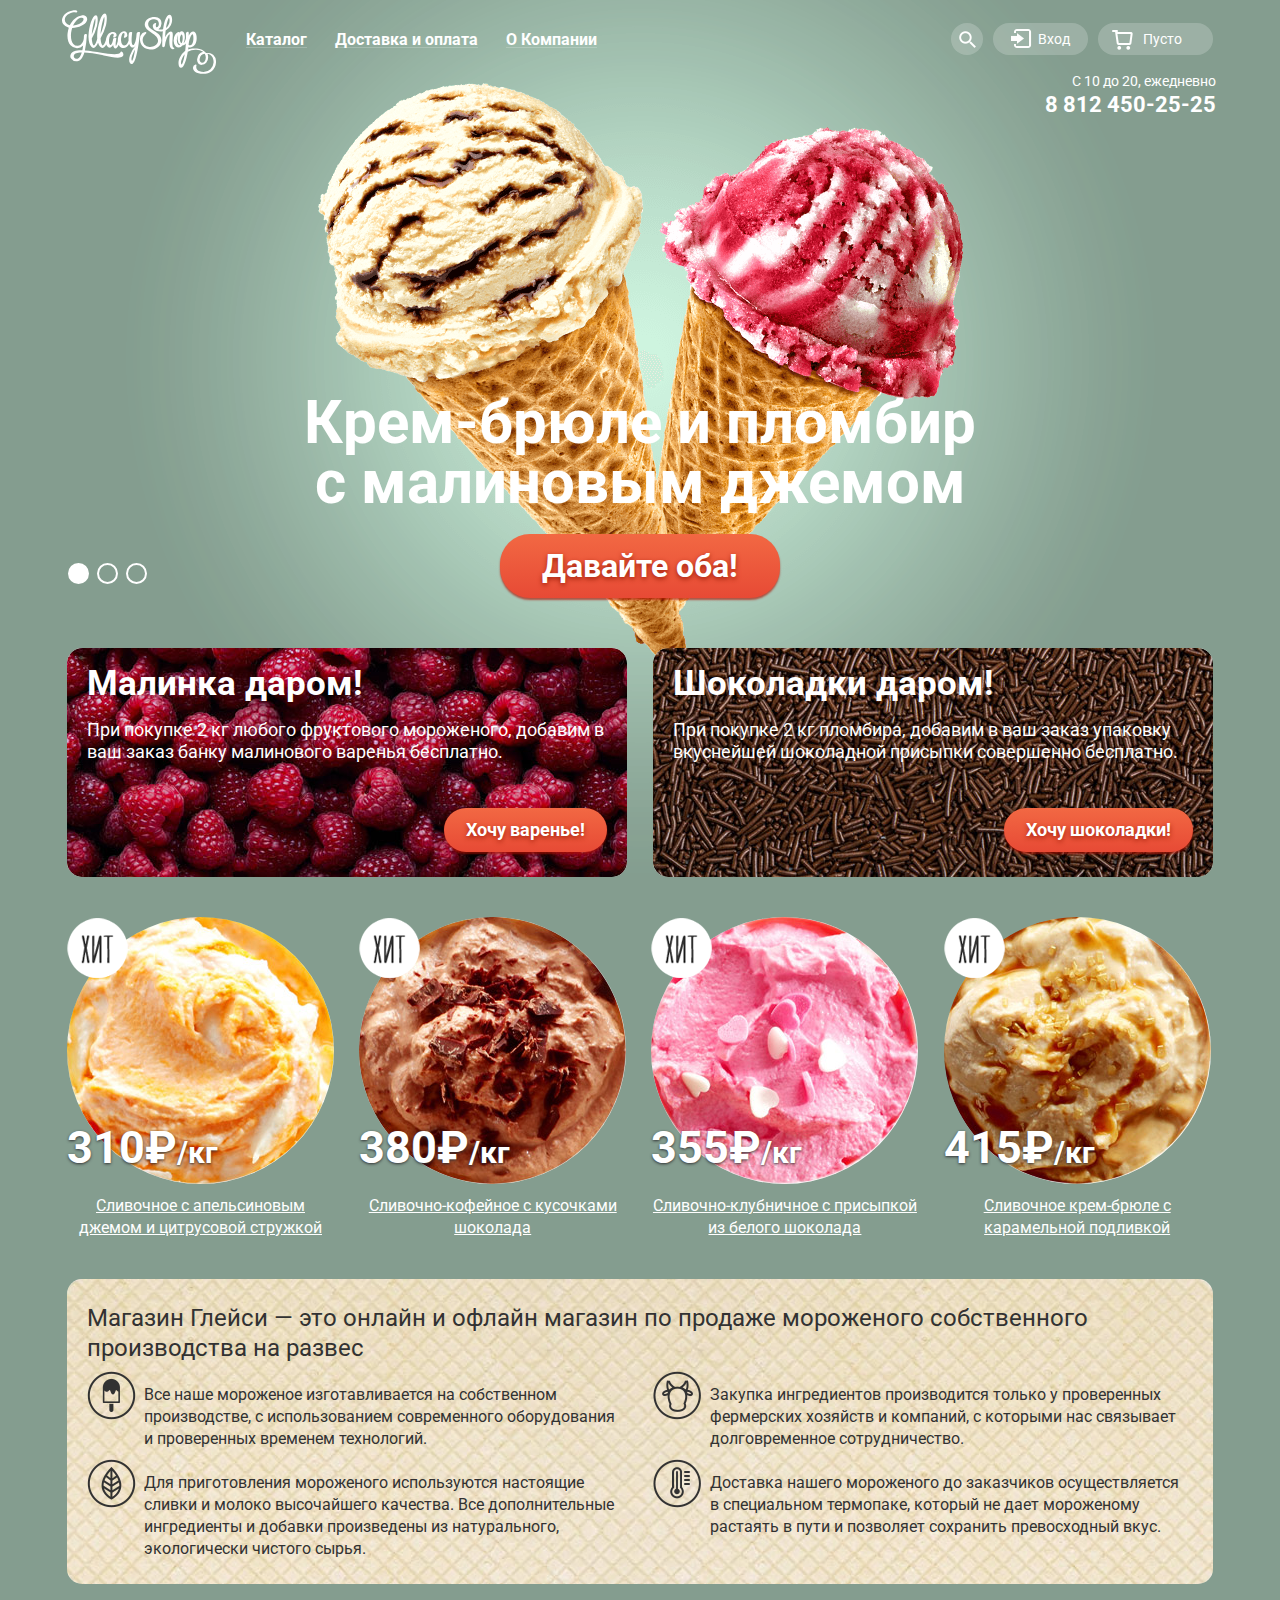
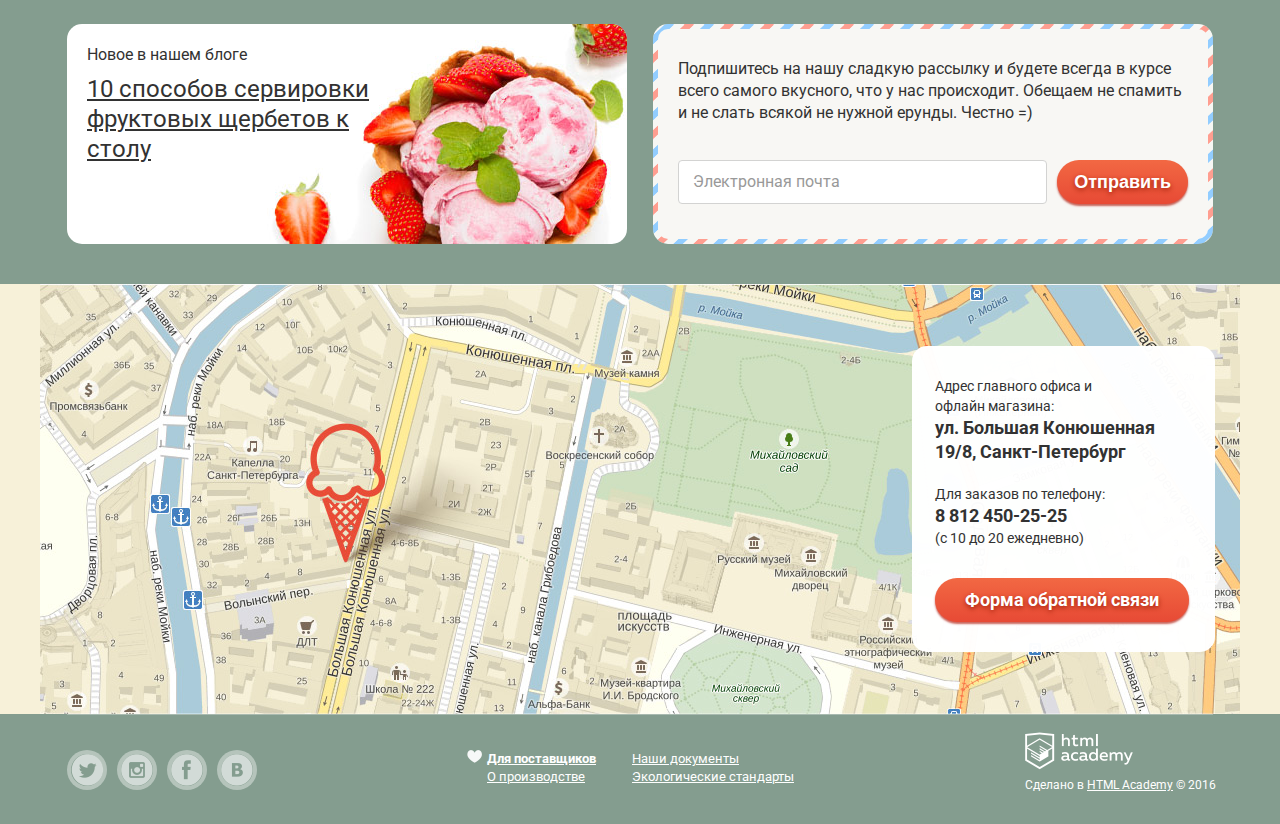
==== commit a9a01b0f: "Последние исправления" ====
--- a/index.html
+++ b/index.html
@@ -5,7 +5,7 @@
     <title>HTML Academy: Глейси</title>
     <link href="https://fonts.googleapis.com/css?family=Roboto:400,700,900,500&subset=latin,cyrillic" rel="stylesheet" type="text/css">
     <link rel="stylesheet" href="css/normalize.css">
-    <link rel="stylesheet" href="css/style.css">
+    <link rel="stylesheet" href="css/style.min.css">
   </head>
   <body>
     <input class="slider-radio" type="radio" id="slide-1" name="toggle" checked>
@@ -142,6 +142,9 @@
                 <span class="product-label">Хит</span>
                 <span class="product-price">310&#8381;<span class="price-unit">/кг</span></span>
                 <span class="product-name">Сливочное с апельсиновым джемом и цитрусовой стружкой</span>
+                <div class="product-action">
+                  <span class="btn">Быстрый просмотр</span>
+                </div>
               </a>
             </article>
             <article class="product-item">
@@ -150,6 +153,9 @@
                 <span class="product-label">Хит</span>
                 <span class="product-price">380&#8381;<span class="price-unit">/кг</span></span>
                 <span class="product-name">Сливочно-кофейное с кусочками шоколада</span>
+                <div class="product-action">
+                  <span class="btn">Быстрый просмотр</span>
+                </div>
               </a>
             </article>
             <article class="product-item">
@@ -158,6 +164,9 @@
                 <span class="product-label">Хит</span>
                 <span class="product-price">355&#8381;<span class="price-unit">/кг</span></span>
                 <span class="product-name">Сливочно-клубничное с присыпкой из белого шоколада</span>
+                <div class="product-action">
+                  <span class="btn">Быстрый просмотр</span>
+                </div>
               </a>
             </article>
             <article class="product-item">
@@ -166,6 +175,9 @@
                 <span class="product-label">Хит</span>
                 <span class="product-price">415&#8381;<span class="price-unit">/кг</span></span>
                 <span class="product-name">Сливочное крем-брюле с карамельной подливкой</span>
+                <div class="product-action">
+                  <span class="btn">Быстрый просмотр</span>
+                </div>
               </a>
             </article>
           </div>
@@ -237,7 +249,7 @@
                 <b>8 812 450-25-25</b><br>
                 (с 10 до 20 ежедневно)
               </p>
-              <a href="#" class="popup-link btn">Форма обратной связи</a>
+              <a href="form.html" class="popup-link btn">Форма обратной связи</a>
             </div>
           </div>
         </div>
@@ -296,7 +308,7 @@
         <button type="submit" class="btn">Отправить</button>
       </form>
     </div>
-    <script type="text/javascript" src="js/script.js"></script>
+    <script type="text/javascript" src="js/script.min.js"></script>
     <script src="https://api-maps.yandex.ru/2.1/?lang=ru_RU" type="text/javascript"></script>
     <script type="text/javascript">
       ymaps.ready(init);
--- a/css/style.min.css
+++ b/css/style.min.css
@@ -0,0 +1 @@
+body{font-family:"Roboto","Arial",sans-serif;font-size:16px;font-weight:400;line-height:22px;color:#fff;background-color:#849d8f}body.inner-page{background-color:#9bafa4}h1{margin:0 0 45px;font-size:35px;font-weight:700;line-height:41px}.main-header{margin-bottom:578px}input[type=password],input[type=text],textarea{padding:9px 15px;font-size:14px;line-height:24px;color:#323232;border:1px solid #d3d3d2;border-radius:4px}.container{position:relative;width:1146px;margin:0 auto;padding:0 2.3%}.site-wrapper{-webkit-transition:background-image .5s ease,background-color .5s ease;transition:background-image .5s ease,background-color .5s ease;background-repeat:no-repeat;background-position:top center}.site-wrapper:after,.site-wrapper:before{visibility:hidden;content:""}.site-wrapper:before{background-image:url(../img/slide-2.png)}.site-wrapper:after{background-image:url(../img/slide-3.png)}.clearfix::after{display:table;clear:both;content:""}.btn,.modal-form a.btn:hover,footer a,main a{color:#fff}footer a:active,footer a:hover,main a:active,main a:hover{color:#ffbc9e}.btn{display:inline-block;padding:10px 22px;font-size:18px;font-weight:700;line-height:24px;text-decoration:none;vertical-align:top;border:none;border-radius:30px;background:#ed5a3d -webkit-linear-gradient(#f26843,#e74a35);background:#ed5a3d linear-gradient(#f26843,#e74a35);box-shadow:0 2px 2px rgba(172,16,0,.64);text-shadow:0 2px 5px #a0200b}.btn:hover{cursor:pointer;color:#fff;background:#f07a63 -webkit-linear-gradient(#f58669,#ec6f5e);background:#f07a63 linear-gradient(#f58669,#ec6f5e);box-shadow:0 2px 2px #ac1000}.btn:active{background:#dc5539 -webkit-linear-gradient(#d84732,#e1613e);background:#dc5539 linear-gradient(#d84732,#e1613e);box-shadow:inset 0 2px 2px #942718}.form-label,.label-text{position:relative;display:block}.label-text{position:absolute;top:10px;left:15px;width:250px;cursor:text;-webkit-user-select:none;-moz-user-select:none;-ms-user-select:none;user-select:none;font-size:16px;line-height:24px;color:#999}.form-input{margin:0;font-size:16px;font-weight:700;color:#323232;border-color:rgba(178,178,178,.52)}.form-input:hover,.label-text:hover+.form-input{border-color:rgba(154,154,154,.52);box-shadow:inset 0 0 0 1px rgba(154,154,154,.52)}.form-input:focus{border-color:rgba(46,136,228,.52);box-shadow:inset 0 0 0 1px rgba(46,136,228,.52)}.form-input:focus+.label-text{cursor:default;-webkit-animation:labelup .3s;animation:labelup .3s;color:#5b9ddf;-webkit-animation-fill-mode:forwards;animation-fill-mode:forwards}@-webkit-keyframes labelup{to{top:-15px;font-size:11px;line-height:13px}}@keyframes labelup{to{top:-15px;font-size:11px;line-height:13px}}.filled+.label-text{top:-15px;font-size:11px;line-height:13px;color:#999}.form-error{-webkit-animation:shake .6s;animation:shake .6s}@-webkit-keyframes shake{0%,to{-webkit-transform:translateX(0);transform:translateX(0)}10%,30%,50%,70%,90%{-webkit-transform:translateX(-10px);transform:translateX(-10px)}20%,40%,60%,80%{-webkit-transform:translateX(10px);transform:translateX(10px)}}@keyframes shake{0%,to{-webkit-transform:translateX(0);transform:translateX(0)}10%,30%,50%,70%,90%{-webkit-transform:translateX(-10px);transform:translateX(-10px)}20%,40%,60%,80%{-webkit-transform:translateX(10px);transform:translateX(10px)}}.modal-form{position:absolute;z-index:1;display:none;padding:20px 15px;border:none;border-radius:5px;background-color:#f8f7f4;box-shadow:0 20px 20px rgba(0,0,0,.4)}.modal-form a:active,.modal-form a:hover{color:#e84d37}.header-topline{min-height:70px;margin-bottom:30px}.header-logo{float:left;width:165px}.header-logo img{position:relative;top:10px;right:5px}.header-menu{float:left;padding-top:24px}.main-menu{margin:0;padding:0;font-size:0}.main-menu-item{position:relative;z-index:1;display:inline-block;list-style-type:none;font-size:16px;line-height:18px;vertical-align:top}.main-menu-item>a{display:block;padding:7px 14px 6px;font-weight:700;text-decoration:none;color:#fff;border-radius:15px}.main-menu-item:hover>a{color:#323232;background-color:#f7f6f3}.main-menu-item:active>a{background-color:#ededed;box-shadow:inset 0 2px 1px #696969}.header-action-cart:hover::after,.header-action-login:hover::after,.header-action-search:hover::after,.main-menu-item:hover::after{position:absolute;bottom:-9px;width:100%;height:9px;content:""}.main-menu-item>a::after{position:relative;top:-2px;display:block;content:"";border-bottom:1px solid rgba(255,255,255,.2)}.dropdown-menu{position:absolute;z-index:1;top:40px;left:-5px;display:none;margin:0;padding:5px 0;list-style-type:none;font-size:14px;line-height:16px;white-space:nowrap;border-radius:5px;background-color:#f8f7f4;box-shadow:0 20px 20px rgba(0,0,0,.4)}.header-action-cart:hover .modal-form,.header-action-login:hover .modal-form,.header-action-search:hover .modal-form,.main-menu-item:hover>.dropdown-menu{display:block}.dropdown-menu a{display:block;padding:7px 20px;text-decoration:none;color:#323232}.dropdown-menu a:hover{color:#323232;background-color:#fbded7}.dropdown-menu a:active{background-color:#f6b5a5}.main-point{font-weight:700}.main-point::after{display:block;height:1px;margin:3px 5px;content:"";background-color:rgba(50,50,50,.2)}.menu-active>a{color:#fff;background-color:#d07058}.menu-active>a::after{display:none}.header-action{float:right;padding-top:23px;font-size:0}.header-action-search{position:relative;display:inline-block;vertical-align:top}.header-action-search>span{display:block;width:32px;height:32px;border-radius:50%;background:rgba(255,255,255,.2) url(../img/sprite.png) 8px -648px no-repeat}.header-action-search>span:hover{cursor:pointer;background-color:#f8f7f4;background-position:8px -675px}.header-action-search input[type=text]{width:280px}.header-action-cart,.header-action-login{display:inline-block;font-size:14px;line-height:16px;vertical-align:top}.header-action-login{position:relative;margin:0 10px}.header-action-cart>a,.header-action-login>a{display:block;padding:8px 0 8px 45px;text-decoration:none;color:#fff;border-radius:16px;background-color:rgba(255,255,255,.2)}.header-action-login>a{width:50px;background-image:url(../img/sprite.png);background-repeat:no-repeat;background-position:18px -592px}.header-action-login>a:hover{color:#323232;background-color:#f8f7f4;background-position:18px -621px}.header-action-login .form-input{width:210px}.header-action-login .form-label{margin-bottom:20px}.header-action-login .btn{padding:10px 24px}.form-login-action{position:relative}.form-login-action a{position:absolute;left:120px;font-size:13px;line-height:24px;color:#323232}.new-registration{top:20px}.header-action-cart{position:relative}.header-action-cart>a{width:70px;background-image:url(../img/sprite.png);background-repeat:no-repeat;background-position:14px 7px}.header-action-cart>a.cart-full{color:#323232;background-position:14px -23px}.header-action-cart>a.cart-full:hover{background-color:#f8f7f4}.header-action-cart .modal-form,.header-action-login .modal-form,.header-action-search .modal-form{top:39px;right:0}.cart-block{width:510px;margin:0;padding:0;list-style-type:none;font-size:13px;line-height:16px;color:#323232}.cart-block-line{margin-bottom:16px}.pull-left{float:left}.cart-block-delete{position:relative;width:11px;height:11px;margin-top:8px;margin-right:17px;cursor:pointer;font-size:0;border:none;background-color:transparent}.cart-block-delete::after,.cart-block-delete::before{position:absolute;top:5px;left:-1px;width:13px;height:1px;content:"";background-color:#515151}.cart-block-delete::before{-webkit-transform:rotate(45deg);-ms-transform:rotate(45deg);transform:rotate(45deg)}.cart-block-delete::after{-webkit-transform:rotate(-45deg);-ms-transform:rotate(-45deg);transform:rotate(-45deg)}.cart-block-image{padding-right:11px}.cart-block-image img{border-radius:50%}.cart-block-name{width:230px;margin-top:8px;padding-right:18px;text-decoration:none;color:#323232}.cart-block-weight{margin-top:8px;padding-right:2px}.cart-block-cost{margin-top:8px;padding-right:27px;color:#999}.cart-block-sum{margin-top:8px}.cart-block-action{border-top:1px solid #cacac7}.cart-table-total-cost{display:block;padding:13px 0;font-size:15px;line-height:18px;text-align:right;color:#323232}.cart-block-action .btn{float:right;padding-right:14px;padding-left:14px}.header-contact{position:absolute;top:73px;right:26px;font-size:14px;line-height:16px;text-align:right;color:#fff}.header-contact-tel{display:block;padding-top:4px;font-size:22px;font-weight:700;line-height:24px}.slider-radio{display:none}.slider{position:absolute;top:83px;left:0;width:100%;text-align:center}.slider .btn{padding:10px 42px;font-size:32px;line-height:44px}.filter input[type=checkbox],.filter input[type=radio],.slider-item,input.price-range{display:none}.slider-action{position:absolute;top:310px;right:200px;left:200px;font-size:60px;font-weight:700;line-height:60.35px;color:#fff}.slider-text{margin:0 0 20px}.slider-link{font-size:32px;line-height:44px}.slider-controls{position:absolute;z-index:20;top:480px;left:30px;font-size:0}.slider-controls label{display:inline-block;width:17px;height:17px;margin-right:8px;cursor:pointer;vertical-align:top;border:2px solid #fff;border-radius:50%;background-color:transparent}#slide-1:checked~.site-wrapper #slide1,#slide-2:checked~.site-wrapper #slide2,#slide-3:checked~.site-wrapper #slide3{display:block}#slide-1:checked~.site-wrapper{background-color:#849d8f;background-image:url(../img/slide-1.png)}#slide-2:checked~.site-wrapper{background-color:#8996a6;background-image:url(../img/slide-2.png)}#slide-3:checked~.site-wrapper{background-color:#9d8b84;background-image:url(../img/slide-3.png)}#slide-1:checked~.site-wrapper label[for=slide-1],#slide-2:checked~.site-wrapper label[for=slide-2],#slide-3:checked~.site-wrapper label[for=slide-3]{background-color:#fff}.promo{margin-bottom:40px}.promo-item-left,.promo-item-right{width:520px;min-height:199px;padding:15px 20px;color:#fff;border-radius:15px}.promo-item-left{float:left;background:#d3647f url(../img/bg-promo-1.jpg) no-repeat}.promo-item-right{float:right;background:#61371f url(../img/bg-promo-2.jpg) no-repeat}.promo-name{margin:0 0 15px;font-size:35px;font-weight:700;line-height:41px}.promo-text{margin:15px 0 45px;font-size:18px;line-height:22px}.promo-link{float:right}.product-items{font-size:0}.product-item{position:relative;display:inline-block;width:23.3%;margin-right:2.2%;margin-bottom:40px;font-size:16px;line-height:22px;vertical-align:top}.features li:nth-child(2n),.product-item:nth-child(4n){margin-right:0}.product-link{position:relative;display:block;text-align:center;color:#fff}.breadcrumbs a,.product-link:hover{color:#fff}.product-label{position:absolute;top:0;left:0;display:block;width:61px;height:61px;font-size:0;background-image:url(../img/sprite.png);background-position:0 578px}.product-img{margin-bottom:5px;border-radius:50%}.product-price{position:absolute;top:208px;left:0;font-size:45px;font-weight:700;line-height:45px;color:#fff;text-shadow:0 1px 3px #313235}.price-unit{font-size:30px;line-height:45px}.product-action{position:absolute;top:-5px;right:-13px;bottom:-75px;left:-13px;display:none;text-align:center;border-radius:5px;background-color:rgba(255,255,255,.3);box-shadow:0 20px 20px rgba(0,0,0,.4)}.product-action .btn{position:absolute;bottom:20px;left:50%;width:178px;margin-left:-104px;padding-right:15px;padding-left:15px}.product-item:hover .product-action{z-index:2;display:block}.about{margin-bottom:40px;padding:24px 20px;color:#323232;border-radius:15px;background:#f0e3ca url(../img/waffle.jpg) no-repeat}.about-title{margin:0 0 21px;padding:0;font-size:24px;line-height:30px}.features{margin:0;padding:0;list-style-type:none}.features li{position:relative;display:inline-block;width:483px;margin-right:22px;margin-bottom:22px;padding-left:57px;vertical-align:top}.features li:nth-child(n+3){margin-bottom:0}.features li::before{position:absolute;top:-13px;left:0;display:block;width:49px;height:49px;content:"";background-image:url(../img/sprite.png);background-repeat:no-repeat}.features-1::before{background-position:0 -194px}.features-2::before{background-position:0 -253px}.features-3::before{background-position:0 -312px}.features-4::before{background-position:0 -371px}.block-news{margin-bottom:40px;color:#323232}.news{float:left;width:520px;min-height:180px;padding:20px;border-radius:15px;background:#fff url(../img/bg-blog.jpg) no-repeat}.news-header{margin:0 0 8px}.news-name{font-size:24px;line-height:30px;color:#323232}.news-name:hover{color:#e84d37}.newsletter{float:right;width:550px;min-height:210px;padding:5px;border-radius:15px;background:#f8f7f4 url(../img/bg-subscribe.png) no-repeat}.newsletter form{padding:29px 20px;border-radius:10px;background-color:#f8f7f4}.newsletter-text{margin:0 0 36px}.newsletter-form{margin:0 0 6px;padding:0;border:none}.newsletter-form .form-label{float:left}.subscribe-email{width:337px}.newsletter-form .btn{float:right;padding-right:17px;padding-left:17px}.maps{position:relative;height:430px;background:#f7f1d9 url(../img/map.jpg) center no-repeat}.maps-contact{position:absolute;z-index:1;top:62px;right:27px;width:257px;padding:30px 23px;color:#323232;border-radius:15px;background:rgba(255,255,255,.98)}.maps-contact p{margin:0 0 20px;font-size:14px;line-height:20px}.maps-contact b{font-size:18px;line-height:24px}.maps-contact .btn{margin-top:10px;padding-right:30px;padding-left:30px}.overlay{position:fixed;z-index:30;top:0;right:0;bottom:0;left:0;display:none;background-color:rgba(0,0,0,.3)}.popup-form{position:absolute;top:50%;left:50%;display:none;width:430px;margin-top:-220px;margin-left:-237px;padding:17px 22px 25px;border-radius:10px;background-color:#f8f7f4}.popup-form .form-label{margin:20px 0}.popup-form-show{display:block}.popup-close{position:absolute;top:15px;right:15px;width:18px;height:18px;padding:0;cursor:pointer;font-size:0;border:none;background-color:transparent}.popup-close::after,.popup-close::before{position:absolute;top:7px;left:-3px;width:23px;height:2px;content:"";border-radius:1px;background-color:#000}.popup-close::before{-webkit-transform:rotate(45deg);-ms-transform:rotate(45deg);transform:rotate(45deg)}.popup-close::after{-webkit-transform:rotate(-45deg);-ms-transform:rotate(-45deg);transform:rotate(-45deg)}.popup-title{font-size:24px;line-height:28px;color:#323232}.popup-form .form-input{width:235px}.popup-form .comment{width:395px;height:133px;margin-bottom:20px;resize:none}.popup-form .btn{float:right}.breadcrumbs{margin:0}.breadcrumbs,.pagination{padding:0;list-style-type:none;font-size:0}.breadcrumbs li{position:relative;display:inline-block;margin-right:20px;font-size:14px;line-height:16px;vertical-align:top}.breadcrumbs li:nth-child(n+2)::before{position:absolute;left:-12px;content:"»"}.pagination{margin:41px 0 29px;text-align:right}.pagination a{display:block;width:28px;padding:5px 0;text-align:center;text-decoration:none;color:#fff;border-radius:50%}.pagination a:hover{color:#fff;background-color:rgba(255,255,255,.2)}.pagination li{display:inline-block;font-size:16px;line-height:18px;vertical-align:top}.pagination a:active,.pagination-active a,.pagination-active a:hover{color:#323232;background-color:#fff}.pagination-disabled a,.pagination-disabled a:hover{color:rgba(255,255,255,.2);background-color:transparent}.filter-line{margin-bottom:39px}.filter-checkbox,.filter-radio{position:relative;cursor:pointer}.filter-radio{margin-right:18px;padding-left:28px}.filter-checkbox{margin-right:19px;padding-left:32px}.filter-checkbox:last-child,.filter-radio:last-child{margin-right:0}.filter-checkbox input[type=checkbox]+.checkbox-indicator,.filter-radio input[type=radio]+.radio-indicator{position:absolute;top:-1px;left:0;width:20px;height:20px;border:1px solid #fff}.filter-checkbox input[type=checkbox]+.checkbox-indicator{border-radius:3px}.filter-radio input[type=radio]+.radio-indicator{border-radius:50%}.filter-checkbox input[type=checkbox]:checked+.checkbox-indicator::before{position:absolute;top:5px;left:3px;width:14px;height:10px;content:"";background-image:url(../img/sprite.png);background-position:0 -60px}.filter-radio input[type=radio]:checked+.radio-indicator::before{position:absolute;top:4px;left:4px;width:12px;height:12px;content:"";border-radius:50%;background-color:#fff}.filter-checkbox:hover input[type=checkbox]+.checkbox-indicator,.filter-radio:hover input[type=radio]+.radio-indicator{box-shadow:inset 0 0 0 1px #fff}.filter-checkbox input[type=checkbox]:disabled+.checkbox-indicator,.filter-radio input[type=radio]:disabled+.radio-indicator{border-color:rgba(255,255,255,.4)}.filter-checkbox:hover input[type=checkbox]:disabled+.checkbox-indicator,.filter-radio:hover input[type=radio]:disabled+.radio-indicator{width:20px;height:20px;border-width:1px}.filter-checkbox input[type=checkbox]:checked:disabled+.checkbox-indicator::before{top:5px;left:4px;background-image:url(../img/sprite.png);background-position:0 -80px}.filter-radio input[type=radio]:checked:disabled+.radio-indicator::before{top:4px;left:4px;background-color:rgba(255,255,255,.4)}.filter-submit,.filter-type{position:relative;display:inline-block;margin:0 12px 0 0;padding:9px 15px;font-size:16px;line-height:18px;vertical-align:top;color:#fff;border:none;outline:none;border-radius:18px;background-color:rgba(255,255,255,.2)}.filter-submit{padding:7px 26px;border:2px solid #fbfcfb}.filter-submit:hover{color:#323232;background-color:#fbfcfb}.filter-submit:active{padding:9px 28px;border:none;background-color:#eaeaea;box-shadow:inset 0 2px 1px #696969}.filter-type legend{position:absolute;top:-22px;left:16px;font-size:14px;line-height:16px}.filter-type select{width:163px;margin:0;padding:0;color:#fff;border:0;background:0 0}.filter-type select:focus{color:#323232;background:#fff}.filter-type-sort:hover{background:#fff}.filter-type-sort:hover select{color:#323232}.range-controls{position:relative;top:7px;width:188px;height:18px}.scale{height:4px;background:rgba(255,255,255,.5)}.bar,.toggle{background:#f8f7f4}.bar{margin-right:60px;margin-left:30px;height:4px}.toggle{position:absolute;top:-9px;width:22px;height:22px;border-radius:50%}.toggle:hover{cursor:pointer;-webkit-transform:scale(1.1,1.1);-ms-transform:scale(1.1,1.1);transform:scale(1.1,1.1)}.min-toggle{left:19px}.max-toggle{right:49px}footer .container::before{display:block;content:"";border-top:1px solid rgba(255,255,255,.3)}.footer-social{float:left;width:290px;margin:35px 10px 30px 0;font-size:0}.social-btn{display:inline-block;width:32px;height:32px;margin-right:10px;vertical-align:top;border:4px solid #c2cec7;border-color:rgba(255,255,255,.5);border-radius:50%;background-image:url(../img/sprite.png);background-repeat:no-repeat;opacity:.8}.social-btn:active,.social-btn:hover{border-color:rgba(255,255,255,.7);opacity:1}.social-btn:active{box-shadow:inset 0 2px 1px #888}.social-btn-tw{background-position:0 -514px}.social-btn-inst{background-position:0 -472px}.social-btn-fb{background-position:0 -430px}.social-btn-vk{background-position:0 -556px}.footer-link{float:left;width:500px;margin:35px 0 30px;font-size:13px;line-height:18px}.footer-link-left,.footer-link-right{float:left;width:130spx;margin:0;padding:0 0 0 120px;list-style-type:none}.footer-link-right{float:right;width:235px;padding:0 0 0 15px}.footer-link .like{position:relative;font-weight:700}.footer-link .like::before{position:absolute;left:-20px;display:block;width:15px;height:13px;content:"";background-image:url(../img/sprite.png);background-position:0 -100px}.footer-copyright{float:right;width:191px;margin:17px -3px 30px 0}.footer-copyright p{margin:0;font-size:12px;line-height:18px}
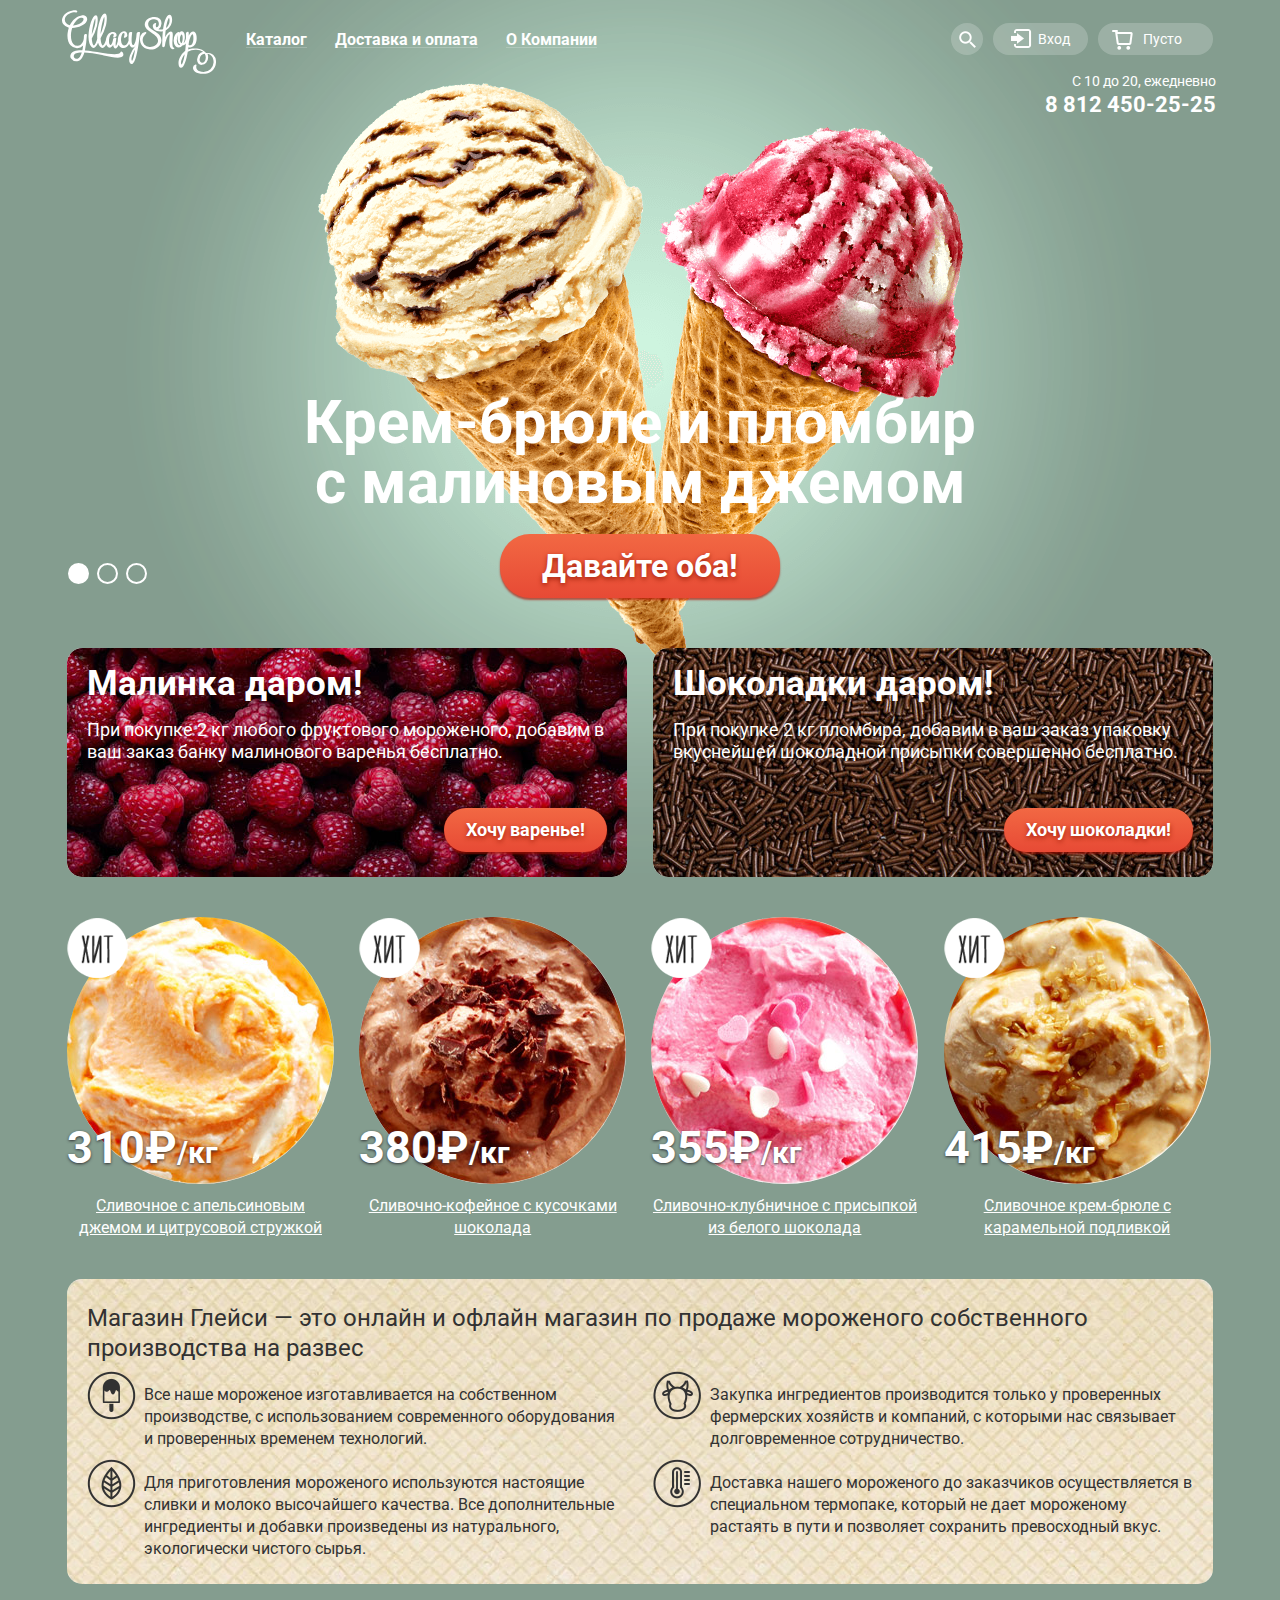
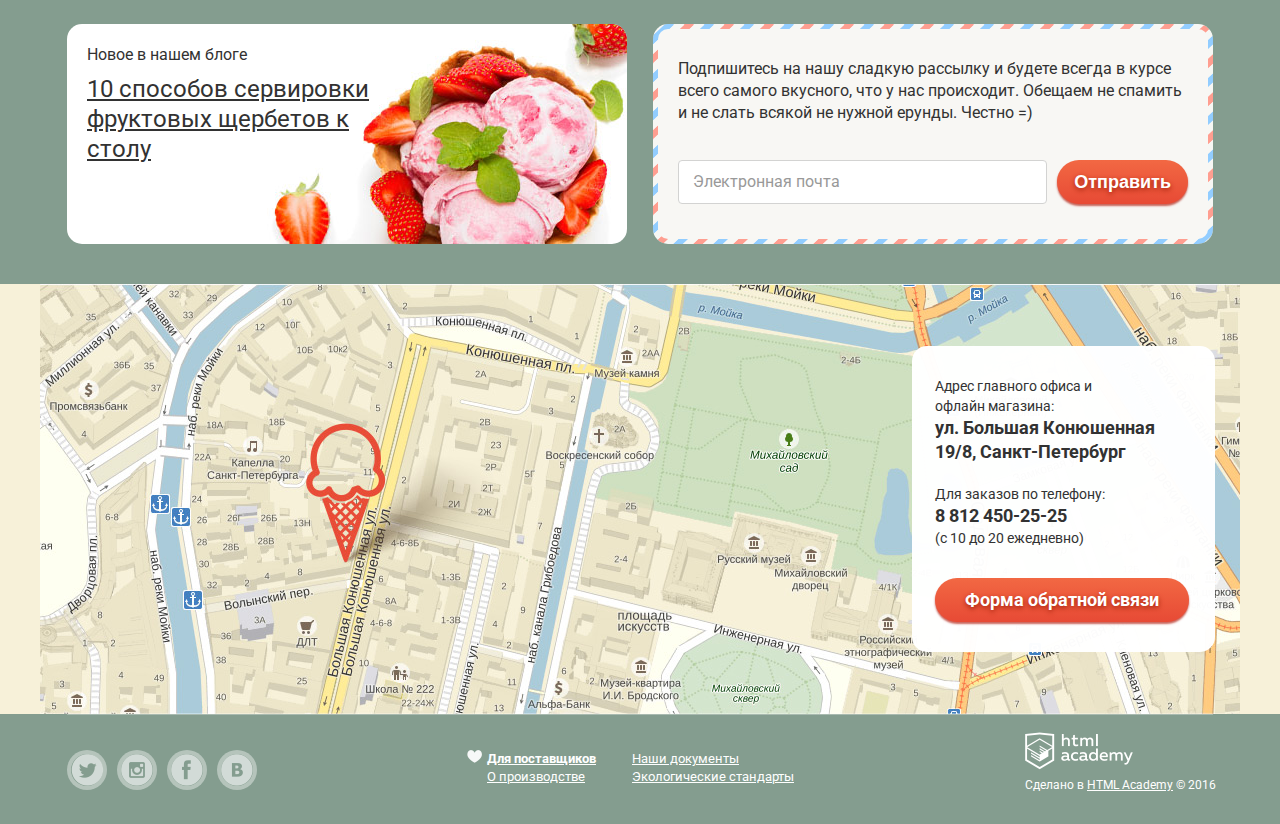
==== commit a0170c00: "Исправления (Б4, Д11, Д17)" ====
--- a/index.html
+++ b/index.html
@@ -3,8 +3,8 @@
   <head>
     <meta charset="utf-8">
     <title>HTML Academy: Глейси</title>
-    <link href="https://fonts.googleapis.com/css?family=Roboto:400,700,900,500&subset=latin,cyrillic" rel="stylesheet" type="text/css">
-    <link rel="stylesheet" href="css/normalize.css">
+    <link href="https://fonts.googleapis.com/css?family=Roboto:400,500,700,900&amp;subset=cyrillic,latin-ext" rel="stylesheet">
+    <link rel="stylesheet" href="css/normalize.min.css">
     <link rel="stylesheet" href="css/style.min.css">
   </head>
   <body>
@@ -187,24 +187,24 @@
             </p>
             <ul class="features">
               <li class="features-1">
-                Все наше мороженое изготавливается на собственном<br>
-                производстве, с использованием современного оборудования<br>
+                Все наше мороженое изготавливается на собственном
+                производстве, с использованием современного оборудования
                 и проверенных временем технологий.
               </li>
               <li class="features-2">
-                Закупка ингредиентов производится только у проверенных<br>
-                фермерских хозяйств и компаний, с которыми нас связывает<br>
+                Закупка ингредиентов производится только у проверенных
+                фермерских хозяйств и компаний, с которыми нас связывает
                 долговременное сотрудничество.
               </li>
               <li class="features-3">
-                Для приготовления мороженого используются настоящие<br>
-                сливки и молоко высочайшего качества. Все дополнительные<br>
-                ингредиенты и добавки произведены из натурального,<br>
+                Для приготовления мороженого используются настоящие
+                сливки и молоко высочайшего качества. Все дополнительные
+                ингредиенты и добавки произведены из натурального,
                 экологически чистого сырья.
               </li>
               <li class="features-4">
-                Доставка нашего мороженого до заказчиков осуществляется<br>
-                в специальном термопаке, который не дает мороженому<br>
+                Доставка нашего мороженого до заказчиков осуществляется
+                в специальном термопаке, который не дает мороженому
                 растаять в пути и позволяет сохранить превосходный вкус.
               </li>
             </ul>
--- a/css/style.min.css
+++ b/css/style.min.css
@@ -1 +1 @@
-body{font-family:"Roboto","Arial",sans-serif;font-size:16px;font-weight:400;line-height:22px;color:#fff;background-color:#849d8f}body.inner-page{background-color:#9bafa4}h1{margin:0 0 45px;font-size:35px;font-weight:700;line-height:41px}.main-header{margin-bottom:578px}input[type=password],input[type=text],textarea{padding:9px 15px;font-size:14px;line-height:24px;color:#323232;border:1px solid #d3d3d2;border-radius:4px}.container{position:relative;width:1146px;margin:0 auto;padding:0 2.3%}.site-wrapper{-webkit-transition:background-image .5s ease,background-color .5s ease;transition:background-image .5s ease,background-color .5s ease;background-repeat:no-repeat;background-position:top center}.site-wrapper:after,.site-wrapper:before{visibility:hidden;content:""}.site-wrapper:before{background-image:url(../img/slide-2.png)}.site-wrapper:after{background-image:url(../img/slide-3.png)}.clearfix::after{display:table;clear:both;content:""}.btn,.modal-form a.btn:hover,footer a,main a{color:#fff}footer a:active,footer a:hover,main a:active,main a:hover{color:#ffbc9e}.btn{display:inline-block;padding:10px 22px;font-size:18px;font-weight:700;line-height:24px;text-decoration:none;vertical-align:top;border:none;border-radius:30px;background:#ed5a3d -webkit-linear-gradient(#f26843,#e74a35);background:#ed5a3d linear-gradient(#f26843,#e74a35);box-shadow:0 2px 2px rgba(172,16,0,.64);text-shadow:0 2px 5px #a0200b}.btn:hover{cursor:pointer;color:#fff;background:#f07a63 -webkit-linear-gradient(#f58669,#ec6f5e);background:#f07a63 linear-gradient(#f58669,#ec6f5e);box-shadow:0 2px 2px #ac1000}.btn:active{background:#dc5539 -webkit-linear-gradient(#d84732,#e1613e);background:#dc5539 linear-gradient(#d84732,#e1613e);box-shadow:inset 0 2px 2px #942718}.form-label,.label-text{position:relative;display:block}.label-text{position:absolute;top:10px;left:15px;width:250px;cursor:text;-webkit-user-select:none;-moz-user-select:none;-ms-user-select:none;user-select:none;font-size:16px;line-height:24px;color:#999}.form-input{margin:0;font-size:16px;font-weight:700;color:#323232;border-color:rgba(178,178,178,.52)}.form-input:hover,.label-text:hover+.form-input{border-color:rgba(154,154,154,.52);box-shadow:inset 0 0 0 1px rgba(154,154,154,.52)}.form-input:focus{border-color:rgba(46,136,228,.52);box-shadow:inset 0 0 0 1px rgba(46,136,228,.52)}.form-input:focus+.label-text{cursor:default;-webkit-animation:labelup .3s;animation:labelup .3s;color:#5b9ddf;-webkit-animation-fill-mode:forwards;animation-fill-mode:forwards}@-webkit-keyframes labelup{to{top:-15px;font-size:11px;line-height:13px}}@keyframes labelup{to{top:-15px;font-size:11px;line-height:13px}}.filled+.label-text{top:-15px;font-size:11px;line-height:13px;color:#999}.form-error{-webkit-animation:shake .6s;animation:shake .6s}@-webkit-keyframes shake{0%,to{-webkit-transform:translateX(0);transform:translateX(0)}10%,30%,50%,70%,90%{-webkit-transform:translateX(-10px);transform:translateX(-10px)}20%,40%,60%,80%{-webkit-transform:translateX(10px);transform:translateX(10px)}}@keyframes shake{0%,to{-webkit-transform:translateX(0);transform:translateX(0)}10%,30%,50%,70%,90%{-webkit-transform:translateX(-10px);transform:translateX(-10px)}20%,40%,60%,80%{-webkit-transform:translateX(10px);transform:translateX(10px)}}.modal-form{position:absolute;z-index:1;display:none;padding:20px 15px;border:none;border-radius:5px;background-color:#f8f7f4;box-shadow:0 20px 20px rgba(0,0,0,.4)}.modal-form a:active,.modal-form a:hover{color:#e84d37}.header-topline{min-height:70px;margin-bottom:30px}.header-logo{float:left;width:165px}.header-logo img{position:relative;top:10px;right:5px}.header-menu{float:left;padding-top:24px}.main-menu{margin:0;padding:0;font-size:0}.main-menu-item{position:relative;z-index:1;display:inline-block;list-style-type:none;font-size:16px;line-height:18px;vertical-align:top}.main-menu-item>a{display:block;padding:7px 14px 6px;font-weight:700;text-decoration:none;color:#fff;border-radius:15px}.main-menu-item:hover>a{color:#323232;background-color:#f7f6f3}.main-menu-item:active>a{background-color:#ededed;box-shadow:inset 0 2px 1px #696969}.header-action-cart:hover::after,.header-action-login:hover::after,.header-action-search:hover::after,.main-menu-item:hover::after{position:absolute;bottom:-9px;width:100%;height:9px;content:""}.main-menu-item>a::after{position:relative;top:-2px;display:block;content:"";border-bottom:1px solid rgba(255,255,255,.2)}.dropdown-menu{position:absolute;z-index:1;top:40px;left:-5px;display:none;margin:0;padding:5px 0;list-style-type:none;font-size:14px;line-height:16px;white-space:nowrap;border-radius:5px;background-color:#f8f7f4;box-shadow:0 20px 20px rgba(0,0,0,.4)}.header-action-cart:hover .modal-form,.header-action-login:hover .modal-form,.header-action-search:hover .modal-form,.main-menu-item:hover>.dropdown-menu{display:block}.dropdown-menu a{display:block;padding:7px 20px;text-decoration:none;color:#323232}.dropdown-menu a:hover{color:#323232;background-color:#fbded7}.dropdown-menu a:active{background-color:#f6b5a5}.main-point{font-weight:700}.main-point::after{display:block;height:1px;margin:3px 5px;content:"";background-color:rgba(50,50,50,.2)}.menu-active>a{color:#fff;background-color:#d07058}.menu-active>a::after{display:none}.header-action{float:right;padding-top:23px;font-size:0}.header-action-search{position:relative;display:inline-block;vertical-align:top}.header-action-search>span{display:block;width:32px;height:32px;border-radius:50%;background:rgba(255,255,255,.2) url(../img/sprite.png) 8px -648px no-repeat}.header-action-search>span:hover{cursor:pointer;background-color:#f8f7f4;background-position:8px -675px}.header-action-search input[type=text]{width:280px}.header-action-cart,.header-action-login{display:inline-block;font-size:14px;line-height:16px;vertical-align:top}.header-action-login{position:relative;margin:0 10px}.header-action-cart>a,.header-action-login>a{display:block;padding:8px 0 8px 45px;text-decoration:none;color:#fff;border-radius:16px;background-color:rgba(255,255,255,.2)}.header-action-login>a{width:50px;background-image:url(../img/sprite.png);background-repeat:no-repeat;background-position:18px -592px}.header-action-login>a:hover{color:#323232;background-color:#f8f7f4;background-position:18px -621px}.header-action-login .form-input{width:210px}.header-action-login .form-label{margin-bottom:20px}.header-action-login .btn{padding:10px 24px}.form-login-action{position:relative}.form-login-action a{position:absolute;left:120px;font-size:13px;line-height:24px;color:#323232}.new-registration{top:20px}.header-action-cart{position:relative}.header-action-cart>a{width:70px;background-image:url(../img/sprite.png);background-repeat:no-repeat;background-position:14px 7px}.header-action-cart>a.cart-full{color:#323232;background-position:14px -23px}.header-action-cart>a.cart-full:hover{background-color:#f8f7f4}.header-action-cart .modal-form,.header-action-login .modal-form,.header-action-search .modal-form{top:39px;right:0}.cart-block{width:510px;margin:0;padding:0;list-style-type:none;font-size:13px;line-height:16px;color:#323232}.cart-block-line{margin-bottom:16px}.pull-left{float:left}.cart-block-delete{position:relative;width:11px;height:11px;margin-top:8px;margin-right:17px;cursor:pointer;font-size:0;border:none;background-color:transparent}.cart-block-delete::after,.cart-block-delete::before{position:absolute;top:5px;left:-1px;width:13px;height:1px;content:"";background-color:#515151}.cart-block-delete::before{-webkit-transform:rotate(45deg);-ms-transform:rotate(45deg);transform:rotate(45deg)}.cart-block-delete::after{-webkit-transform:rotate(-45deg);-ms-transform:rotate(-45deg);transform:rotate(-45deg)}.cart-block-image{padding-right:11px}.cart-block-image img{border-radius:50%}.cart-block-name{width:230px;margin-top:8px;padding-right:18px;text-decoration:none;color:#323232}.cart-block-weight{margin-top:8px;padding-right:2px}.cart-block-cost{margin-top:8px;padding-right:27px;color:#999}.cart-block-sum{margin-top:8px}.cart-block-action{border-top:1px solid #cacac7}.cart-table-total-cost{display:block;padding:13px 0;font-size:15px;line-height:18px;text-align:right;color:#323232}.cart-block-action .btn{float:right;padding-right:14px;padding-left:14px}.header-contact{position:absolute;top:73px;right:26px;font-size:14px;line-height:16px;text-align:right;color:#fff}.header-contact-tel{display:block;padding-top:4px;font-size:22px;font-weight:700;line-height:24px}.slider-radio{display:none}.slider{position:absolute;top:83px;left:0;width:100%;text-align:center}.slider .btn{padding:10px 42px;font-size:32px;line-height:44px}.filter input[type=checkbox],.filter input[type=radio],.slider-item,input.price-range{display:none}.slider-action{position:absolute;top:310px;right:200px;left:200px;font-size:60px;font-weight:700;line-height:60.35px;color:#fff}.slider-text{margin:0 0 20px}.slider-link{font-size:32px;line-height:44px}.slider-controls{position:absolute;z-index:20;top:480px;left:30px;font-size:0}.slider-controls label{display:inline-block;width:17px;height:17px;margin-right:8px;cursor:pointer;vertical-align:top;border:2px solid #fff;border-radius:50%;background-color:transparent}#slide-1:checked~.site-wrapper #slide1,#slide-2:checked~.site-wrapper #slide2,#slide-3:checked~.site-wrapper #slide3{display:block}#slide-1:checked~.site-wrapper{background-color:#849d8f;background-image:url(../img/slide-1.png)}#slide-2:checked~.site-wrapper{background-color:#8996a6;background-image:url(../img/slide-2.png)}#slide-3:checked~.site-wrapper{background-color:#9d8b84;background-image:url(../img/slide-3.png)}#slide-1:checked~.site-wrapper label[for=slide-1],#slide-2:checked~.site-wrapper label[for=slide-2],#slide-3:checked~.site-wrapper label[for=slide-3]{background-color:#fff}.promo{margin-bottom:40px}.promo-item-left,.promo-item-right{width:520px;min-height:199px;padding:15px 20px;color:#fff;border-radius:15px}.promo-item-left{float:left;background:#d3647f url(../img/bg-promo-1.jpg) no-repeat}.promo-item-right{float:right;background:#61371f url(../img/bg-promo-2.jpg) no-repeat}.promo-name{margin:0 0 15px;font-size:35px;font-weight:700;line-height:41px}.promo-text{margin:15px 0 45px;font-size:18px;line-height:22px}.promo-link{float:right}.product-items{font-size:0}.product-item{position:relative;display:inline-block;width:23.3%;margin-right:2.2%;margin-bottom:40px;font-size:16px;line-height:22px;vertical-align:top}.features li:nth-child(2n),.product-item:nth-child(4n){margin-right:0}.product-link{position:relative;display:block;text-align:center;color:#fff}.breadcrumbs a,.product-link:hover{color:#fff}.product-label{position:absolute;top:0;left:0;display:block;width:61px;height:61px;font-size:0;background-image:url(../img/sprite.png);background-position:0 578px}.product-img{margin-bottom:5px;border-radius:50%}.product-price{position:absolute;top:208px;left:0;font-size:45px;font-weight:700;line-height:45px;color:#fff;text-shadow:0 1px 3px #313235}.price-unit{font-size:30px;line-height:45px}.product-action{position:absolute;top:-5px;right:-13px;bottom:-75px;left:-13px;display:none;text-align:center;border-radius:5px;background-color:rgba(255,255,255,.3);box-shadow:0 20px 20px rgba(0,0,0,.4)}.product-action .btn{position:absolute;bottom:20px;left:50%;width:178px;margin-left:-104px;padding-right:15px;padding-left:15px}.product-item:hover .product-action{z-index:2;display:block}.about{margin-bottom:40px;padding:24px 20px;color:#323232;border-radius:15px;background:#f0e3ca url(../img/waffle.jpg) no-repeat}.about-title{margin:0 0 21px;padding:0;font-size:24px;line-height:30px}.features{margin:0;padding:0;list-style-type:none}.features li{position:relative;display:inline-block;width:483px;margin-right:22px;margin-bottom:22px;padding-left:57px;vertical-align:top}.features li:nth-child(n+3){margin-bottom:0}.features li::before{position:absolute;top:-13px;left:0;display:block;width:49px;height:49px;content:"";background-image:url(../img/sprite.png);background-repeat:no-repeat}.features-1::before{background-position:0 -194px}.features-2::before{background-position:0 -253px}.features-3::before{background-position:0 -312px}.features-4::before{background-position:0 -371px}.block-news{margin-bottom:40px;color:#323232}.news{float:left;width:520px;min-height:180px;padding:20px;border-radius:15px;background:#fff url(../img/bg-blog.jpg) no-repeat}.news-header{margin:0 0 8px}.news-name{font-size:24px;line-height:30px;color:#323232}.news-name:hover{color:#e84d37}.newsletter{float:right;width:550px;min-height:210px;padding:5px;border-radius:15px;background:#f8f7f4 url(../img/bg-subscribe.png) no-repeat}.newsletter form{padding:29px 20px;border-radius:10px;background-color:#f8f7f4}.newsletter-text{margin:0 0 36px}.newsletter-form{margin:0 0 6px;padding:0;border:none}.newsletter-form .form-label{float:left}.subscribe-email{width:337px}.newsletter-form .btn{float:right;padding-right:17px;padding-left:17px}.maps{position:relative;height:430px;background:#f7f1d9 url(../img/map.jpg) center no-repeat}.maps-contact{position:absolute;z-index:1;top:62px;right:27px;width:257px;padding:30px 23px;color:#323232;border-radius:15px;background:rgba(255,255,255,.98)}.maps-contact p{margin:0 0 20px;font-size:14px;line-height:20px}.maps-contact b{font-size:18px;line-height:24px}.maps-contact .btn{margin-top:10px;padding-right:30px;padding-left:30px}.overlay{position:fixed;z-index:30;top:0;right:0;bottom:0;left:0;display:none;background-color:rgba(0,0,0,.3)}.popup-form{position:absolute;top:50%;left:50%;display:none;width:430px;margin-top:-220px;margin-left:-237px;padding:17px 22px 25px;border-radius:10px;background-color:#f8f7f4}.popup-form .form-label{margin:20px 0}.popup-form-show{display:block}.popup-close{position:absolute;top:15px;right:15px;width:18px;height:18px;padding:0;cursor:pointer;font-size:0;border:none;background-color:transparent}.popup-close::after,.popup-close::before{position:absolute;top:7px;left:-3px;width:23px;height:2px;content:"";border-radius:1px;background-color:#000}.popup-close::before{-webkit-transform:rotate(45deg);-ms-transform:rotate(45deg);transform:rotate(45deg)}.popup-close::after{-webkit-transform:rotate(-45deg);-ms-transform:rotate(-45deg);transform:rotate(-45deg)}.popup-title{font-size:24px;line-height:28px;color:#323232}.popup-form .form-input{width:235px}.popup-form .comment{width:395px;height:133px;margin-bottom:20px;resize:none}.popup-form .btn{float:right}.breadcrumbs{margin:0}.breadcrumbs,.pagination{padding:0;list-style-type:none;font-size:0}.breadcrumbs li{position:relative;display:inline-block;margin-right:20px;font-size:14px;line-height:16px;vertical-align:top}.breadcrumbs li:nth-child(n+2)::before{position:absolute;left:-12px;content:"»"}.pagination{margin:41px 0 29px;text-align:right}.pagination a{display:block;width:28px;padding:5px 0;text-align:center;text-decoration:none;color:#fff;border-radius:50%}.pagination a:hover{color:#fff;background-color:rgba(255,255,255,.2)}.pagination li{display:inline-block;font-size:16px;line-height:18px;vertical-align:top}.pagination a:active,.pagination-active a,.pagination-active a:hover{color:#323232;background-color:#fff}.pagination-disabled a,.pagination-disabled a:hover{color:rgba(255,255,255,.2);background-color:transparent}.filter-line{margin-bottom:39px}.filter-checkbox,.filter-radio{position:relative;cursor:pointer}.filter-radio{margin-right:18px;padding-left:28px}.filter-checkbox{margin-right:19px;padding-left:32px}.filter-checkbox:last-child,.filter-radio:last-child{margin-right:0}.filter-checkbox input[type=checkbox]+.checkbox-indicator,.filter-radio input[type=radio]+.radio-indicator{position:absolute;top:-1px;left:0;width:20px;height:20px;border:1px solid #fff}.filter-checkbox input[type=checkbox]+.checkbox-indicator{border-radius:3px}.filter-radio input[type=radio]+.radio-indicator{border-radius:50%}.filter-checkbox input[type=checkbox]:checked+.checkbox-indicator::before{position:absolute;top:5px;left:3px;width:14px;height:10px;content:"";background-image:url(../img/sprite.png);background-position:0 -60px}.filter-radio input[type=radio]:checked+.radio-indicator::before{position:absolute;top:4px;left:4px;width:12px;height:12px;content:"";border-radius:50%;background-color:#fff}.filter-checkbox:hover input[type=checkbox]+.checkbox-indicator,.filter-radio:hover input[type=radio]+.radio-indicator{box-shadow:inset 0 0 0 1px #fff}.filter-checkbox input[type=checkbox]:disabled+.checkbox-indicator,.filter-radio input[type=radio]:disabled+.radio-indicator{border-color:rgba(255,255,255,.4)}.filter-checkbox:hover input[type=checkbox]:disabled+.checkbox-indicator,.filter-radio:hover input[type=radio]:disabled+.radio-indicator{width:20px;height:20px;border-width:1px}.filter-checkbox input[type=checkbox]:checked:disabled+.checkbox-indicator::before{top:5px;left:4px;background-image:url(../img/sprite.png);background-position:0 -80px}.filter-radio input[type=radio]:checked:disabled+.radio-indicator::before{top:4px;left:4px;background-color:rgba(255,255,255,.4)}.filter-submit,.filter-type{position:relative;display:inline-block;margin:0 12px 0 0;padding:9px 15px;font-size:16px;line-height:18px;vertical-align:top;color:#fff;border:none;outline:none;border-radius:18px;background-color:rgba(255,255,255,.2)}.filter-submit{padding:7px 26px;border:2px solid #fbfcfb}.filter-submit:hover{color:#323232;background-color:#fbfcfb}.filter-submit:active{padding:9px 28px;border:none;background-color:#eaeaea;box-shadow:inset 0 2px 1px #696969}.filter-type legend{position:absolute;top:-22px;left:16px;font-size:14px;line-height:16px}.filter-type select{width:163px;margin:0;padding:0;color:#fff;border:0;background:0 0}.filter-type select:focus{color:#323232;background:#fff}.filter-type-sort:hover{background:#fff}.filter-type-sort:hover select{color:#323232}.range-controls{position:relative;top:7px;width:188px;height:18px}.scale{height:4px;background:rgba(255,255,255,.5)}.bar,.toggle{background:#f8f7f4}.bar{margin-right:60px;margin-left:30px;height:4px}.toggle{position:absolute;top:-9px;width:22px;height:22px;border-radius:50%}.toggle:hover{cursor:pointer;-webkit-transform:scale(1.1,1.1);-ms-transform:scale(1.1,1.1);transform:scale(1.1,1.1)}.min-toggle{left:19px}.max-toggle{right:49px}footer .container::before{display:block;content:"";border-top:1px solid rgba(255,255,255,.3)}.footer-social{float:left;width:290px;margin:35px 10px 30px 0;font-size:0}.social-btn{display:inline-block;width:32px;height:32px;margin-right:10px;vertical-align:top;border:4px solid #c2cec7;border-color:rgba(255,255,255,.5);border-radius:50%;background-image:url(../img/sprite.png);background-repeat:no-repeat;opacity:.8}.social-btn:active,.social-btn:hover{border-color:rgba(255,255,255,.7);opacity:1}.social-btn:active{box-shadow:inset 0 2px 1px #888}.social-btn-tw{background-position:0 -514px}.social-btn-inst{background-position:0 -472px}.social-btn-fb{background-position:0 -430px}.social-btn-vk{background-position:0 -556px}.footer-link{float:left;width:500px;margin:35px 0 30px;font-size:13px;line-height:18px}.footer-link-left,.footer-link-right{float:left;width:130spx;margin:0;padding:0 0 0 120px;list-style-type:none}.footer-link-right{float:right;width:235px;padding:0 0 0 15px}.footer-link .like{position:relative;font-weight:700}.footer-link .like::before{position:absolute;left:-20px;display:block;width:15px;height:13px;content:"";background-image:url(../img/sprite.png);background-position:0 -100px}.footer-copyright{float:right;width:191px;margin:17px -3px 30px 0}.footer-copyright p{margin:0;font-size:12px;line-height:18px}
+body{font-family:"Roboto","Arial",sans-serif;font-size:16px;font-weight:400;line-height:22px;color:#fff;background-color:#849d8f}body.inner-page{background-color:#9bafa4}h1{margin:0 0 45px;font-size:35px;font-weight:700;line-height:41px}.main-header{margin-bottom:578px}input[type=password],input[type=text],textarea{padding:9px 15px;font-size:14px;line-height:24px;color:#323232;border:1px solid #d3d3d2;border-radius:4px}.container{position:relative;width:1146px;margin:0 auto;padding:0 2.3%}.site-wrapper{-webkit-transition:background-image .5s ease,background-color .5s ease;transition:background-image .5s ease,background-color .5s ease;background-repeat:no-repeat;background-position:top center}.site-wrapper:after,.site-wrapper:before{visibility:hidden;content:""}.site-wrapper:before{background-image:url(../img/slide-2.png)}.site-wrapper:after{background-image:url(../img/slide-3.png)}.clearfix::after{display:table;clear:both;content:""}.btn,.modal-form a.btn:hover,footer a,main a{color:#fff}footer a:active,footer a:hover,main a:active,main a:hover{color:#ffbc9e}.btn{display:inline-block;padding:10px 22px;font-size:18px;font-weight:700;line-height:24px;vertical-align:top;text-decoration:none;border:none;border-radius:30px;outline:none;background:#ed5a3d -webkit-linear-gradient(#f26843,#e74a35);background:#ed5a3d linear-gradient(#f26843,#e74a35);box-shadow:0 2px 2px rgba(172,16,0,.64);text-shadow:0 2px 5px #a0200b}.btn:hover{cursor:pointer;color:#fff;background:#f07a63 -webkit-linear-gradient(#f58669,#ec6f5e);background:#f07a63 linear-gradient(#f58669,#ec6f5e);box-shadow:0 2px 2px #ac1000}.btn:active{background:#dc5539 -webkit-linear-gradient(#d84732,#e1613e);background:#dc5539 linear-gradient(#d84732,#e1613e);box-shadow:inset 0 2px 2px #942718}.form-label,.label-text{position:relative;display:block}.label-text{position:absolute;top:10px;left:15px;width:250px;cursor:text;-webkit-user-select:none;-moz-user-select:none;-ms-user-select:none;user-select:none;font-size:16px;line-height:24px;color:#999}.form-input{margin:0;font-size:16px;font-weight:700;color:#323232;border-color:rgba(178,178,178,.52)}.form-input:hover,.label-text:hover+.form-input{border-color:rgba(154,154,154,.52);box-shadow:inset 0 0 0 1px rgba(154,154,154,.52)}.form-input:focus{border-color:rgba(46,136,228,.52);box-shadow:inset 0 0 0 1px rgba(46,136,228,.52)}.form-input:focus+.label-text{cursor:default;-webkit-animation:labelup .3s;animation:labelup .3s;color:#5b9ddf;-webkit-animation-fill-mode:forwards;animation-fill-mode:forwards}@-webkit-keyframes labelup{to{top:-15px;font-size:11px;line-height:13px}}@-webkit-keyframes labelup{to{top:-15px;font-size:11px;line-height:13px}}@keyframes labelup{to{top:-15px;font-size:11px;line-height:13px}}.filled+.label-text{top:-15px;font-size:11px;line-height:13px;color:#999}.modal-form{position:absolute;z-index:1;display:none;padding:20px 15px;border:none;border-radius:5px;background-color:#f8f7f4;box-shadow:0 20px 20px rgba(0,0,0,.4)}.modal-form a:active,.modal-form a:hover{color:#e84d37}.header-topline{min-height:70px;margin-bottom:30px}.header-logo{float:left;width:165px}.header-logo img{position:relative;top:10px;right:5px}.header-menu{float:left;padding-top:24px}.main-menu{margin:0;padding:0;font-size:0}.main-menu-item{position:relative;z-index:1;display:inline-block;list-style-type:none;font-size:16px;line-height:18px;vertical-align:top}.main-menu-item>a{display:block;padding:7px 14px 6px;font-weight:700;text-decoration:none;color:#fff;border-radius:15px}.main-menu-item:hover>a{color:#323232;background-color:#f7f6f3}.main-menu-item:active>a{background-color:#ededed;box-shadow:inset 0 2px 1px #696969}.header-action-cart:hover::after,.header-action-login:hover::after,.header-action-search:hover::after,.main-menu-item:hover::after{position:absolute;bottom:-9px;width:100%;height:9px;content:""}.main-menu-item>a::after{position:relative;top:-2px;display:block;content:"";border-bottom:1px solid rgba(255,255,255,.2)}.dropdown-menu{position:absolute;z-index:1;top:40px;left:-5px;display:none;margin:0;padding:5px 0;list-style-type:none;font-size:14px;line-height:16px;white-space:nowrap;border-radius:5px;background-color:#f8f7f4;box-shadow:0 20px 20px rgba(0,0,0,.4)}.header-action-cart:hover .modal-form,.header-action-login:hover .modal-form,.header-action-search:hover .modal-form,.main-menu-item:hover>.dropdown-menu{display:block}.dropdown-menu a{display:block;padding:7px 20px;text-decoration:none;color:#323232}.dropdown-menu a:hover{color:#323232;background-color:#fbded7}.dropdown-menu a:active{background-color:#f6b5a5}.main-point{font-weight:700}.main-point::after{display:block;height:1px;margin:3px 5px;content:"";background-color:rgba(50,50,50,.2)}.menu-active>a{color:#fff;background-color:#d07058}.menu-active>a::after{display:none}.header-action{float:right;padding-top:23px;font-size:0}.header-action-search{position:relative;display:inline-block;vertical-align:top}.header-action-search>span{display:block;width:32px;height:32px;border-radius:50%;background:rgba(255,255,255,.2) url(../img/sprite.png) 8px -648px no-repeat}.header-action-search>span:hover{cursor:pointer;background-color:#f8f7f4;background-position:8px -675px}.header-action-search input[type=text]{width:280px}.header-action-cart,.header-action-login{display:inline-block;font-size:14px;line-height:16px;vertical-align:top}.header-action-login{position:relative;margin:0 10px}.header-action-cart>a,.header-action-login>a{display:block;padding:8px 0 8px 45px;text-decoration:none;color:#fff;border-radius:16px;background-color:rgba(255,255,255,.2)}.header-action-login>a{width:50px;background-image:url(../img/sprite.png);background-repeat:no-repeat;background-position:18px -592px}.header-action-login>a:hover{color:#323232;background-color:#f8f7f4;background-position:18px -621px}.header-action-login .form-input{width:210px}.header-action-login .form-label{margin-bottom:20px}.header-action-login .btn{padding:10px 24px}.form-login-action{position:relative}.form-login-action a{position:absolute;left:120px;font-size:13px;line-height:24px;color:#323232}.new-registration{top:20px}.header-action-cart{position:relative}.header-action-cart>a{width:70px;background-image:url(../img/sprite.png);background-repeat:no-repeat;background-position:14px 7px}.header-action-cart>a.cart-full{color:#323232;background-position:14px -23px}.header-action-cart>a.cart-full:hover{background-color:#f8f7f4}.header-action-cart .modal-form,.header-action-login .modal-form,.header-action-search .modal-form{top:39px;right:0}.cart-block{width:510px;margin:0;padding:0;list-style-type:none;font-size:13px;line-height:16px;color:#323232}.cart-block-line{margin-bottom:16px}.pull-left{float:left}.cart-block-delete{position:relative;width:11px;height:11px;margin-top:8px;margin-right:17px;cursor:pointer;font-size:0;border:none;background-color:transparent}.cart-block-delete::after,.cart-block-delete::before{position:absolute;top:5px;left:-1px;width:13px;height:1px;content:"";background-color:#515151}.cart-block-delete::before{-webkit-transform:rotate(45deg);-ms-transform:rotate(45deg);transform:rotate(45deg)}.cart-block-delete::after{-webkit-transform:rotate(-45deg);-ms-transform:rotate(-45deg);transform:rotate(-45deg)}.cart-block-image{padding-right:11px}.cart-block-image img{border-radius:50%}.cart-block-name{width:230px;margin-top:8px;padding-right:18px;text-decoration:none;color:#323232}.cart-block-weight{margin-top:8px;padding-right:2px}.cart-block-cost{margin-top:8px;padding-right:27px;color:#999}.cart-block-sum{margin-top:8px}.cart-block-action{border-top:1px solid #cacac7}.cart-table-total-cost{display:block;padding:13px 0;font-size:15px;line-height:18px;text-align:right;color:#323232}.cart-block-action .btn{float:right;padding-right:14px;padding-left:14px}.header-contact{position:absolute;top:73px;right:26px;font-size:14px;line-height:16px;text-align:right;color:#fff}.header-contact-tel{display:block;padding-top:4px;font-size:22px;font-weight:700;line-height:24px}.slider-radio{display:none}.slider{position:absolute;top:83px;left:0;width:100%;text-align:center}.slider .btn{padding:10px 42px;font-size:32px;line-height:44px}.filter input[type=checkbox],.filter input[type=radio],.slider-item,input.price-range{display:none}.slider-action{position:absolute;top:310px;right:200px;left:200px;font-size:60px;font-weight:700;line-height:60.35px;color:#fff}.slider-text{margin:0 0 20px}.slider-link{font-size:32px;line-height:44px}.slider-controls{position:absolute;z-index:20;top:480px;left:30px;font-size:0}.slider-controls label{display:inline-block;width:17px;height:17px;margin-right:8px;cursor:pointer;vertical-align:top;border:2px solid #fff;border-radius:50%;background-color:transparent}#slide-1:checked~.site-wrapper #slide1,#slide-2:checked~.site-wrapper #slide2,#slide-3:checked~.site-wrapper #slide3{display:block}#slide-1:checked~.site-wrapper{background-color:#849d8f;background-image:url(../img/slide-1.png)}#slide-2:checked~.site-wrapper{background-color:#8996a6;background-image:url(../img/slide-2.png)}#slide-3:checked~.site-wrapper{background-color:#9d8b84;background-image:url(../img/slide-3.png)}#slide-1:checked~.site-wrapper label[for=slide-1],#slide-2:checked~.site-wrapper label[for=slide-2],#slide-3:checked~.site-wrapper label[for=slide-3]{background-color:#fff}.promo{margin-bottom:40px}.promo-item-left,.promo-item-right{width:520px;min-height:199px;padding:15px 20px;color:#fff;border-radius:15px}.promo-item-left{float:left;background:#d3647f url(../img/bg-promo-1.jpg) no-repeat}.promo-item-right{float:right;background:#61371f url(../img/bg-promo-2.jpg) no-repeat}.promo-name{margin:0 0 15px;font-size:35px;font-weight:700;line-height:41px}.promo-text{margin:15px 0 45px;font-size:18px;line-height:22px}.promo-link{float:right}.product-items{font-size:0}.product-item{position:relative;display:inline-block;width:23.3%;margin-right:2.2%;margin-bottom:40px;font-size:16px;line-height:22px;vertical-align:top}.features li:nth-child(2n),.product-item:nth-child(4n){margin-right:0}.product-link{position:relative;display:block;text-align:center;color:#fff}.breadcrumbs a,.product-link:hover{color:#fff}.product-label{position:absolute;top:0;left:0;display:block;width:61px;height:61px;font-size:0;background-image:url(../img/sprite.png);background-position:0 578px}.product-img{margin-bottom:5px;border-radius:50%}.product-price{position:absolute;top:208px;left:0;font-size:45px;font-weight:700;line-height:45px;color:#fff;text-shadow:0 1px 3px #313235}.price-unit{font-size:30px;line-height:45px}.product-action{position:absolute;top:-5px;right:-13px;bottom:-75px;left:-13px;display:none;text-align:center;border-radius:5px;background-color:rgba(255,255,255,.3);box-shadow:0 20px 20px rgba(0,0,0,.4)}.product-action .btn{position:absolute;bottom:20px;left:50%;width:178px;margin-left:-104px;padding-right:15px;padding-left:15px}.product-item:hover .product-action{z-index:2;display:block}.about{margin-bottom:40px;padding:24px 20px;color:#323232;border-radius:15px;background:#f0e3ca url(../img/waffle.jpg) no-repeat}.about-title{margin:0 0 21px;padding:0;font-size:24px;line-height:30px}.features{margin:0;padding:0;list-style-type:none}.features li{position:relative;display:inline-block;width:483px;margin-right:22px;margin-bottom:22px;padding-left:57px;vertical-align:top}.features li:nth-child(n+3){margin-bottom:0}.features li::before{position:absolute;top:-13px;left:0;display:block;width:49px;height:49px;content:"";background-image:url(../img/sprite.png);background-repeat:no-repeat}.features-1::before{background-position:0 -194px}.features-2::before{background-position:0 -253px}.features-3::before{background-position:0 -312px}.features-4::before{background-position:0 -371px}.block-news{margin-bottom:40px;color:#323232}.news{float:left;width:520px;min-height:180px;padding:20px;border-radius:15px;background:#fff url(../img/bg-blog.jpg) no-repeat}.news-header{margin:0 0 8px}.news-name{font-size:24px;line-height:30px;color:#323232}.news-name:hover{color:#e84d37}.newsletter{float:right;width:550px;min-height:210px;padding:5px;border-radius:15px;background:#f8f7f4 url(../img/bg-subscribe.png) no-repeat}.newsletter form{padding:29px 20px;border-radius:10px;background-color:#f8f7f4}.newsletter-text{margin:0 0 36px}.newsletter-form{margin:0 0 6px;padding:0;border:none}.newsletter-form .form-label{float:left}.subscribe-email{width:337px}.newsletter-form .btn{float:right;padding-right:17px;padding-left:17px}.maps{position:relative;height:430px;background:#f7f1d9 url(../img/map.jpg) center no-repeat}.maps-contact{position:absolute;z-index:1;top:62px;right:27px;width:257px;padding:30px 23px;color:#323232;border-radius:15px;background:rgba(255,255,255,.98)}.maps-contact p{margin:0 0 20px;font-size:14px;line-height:20px}.maps-contact b{font-size:18px;line-height:24px}.maps-contact .btn{margin-top:10px;padding-right:30px;padding-left:30px}.overlay{position:fixed;z-index:30;top:0;right:0;bottom:0;left:0;display:none;background-color:rgba(0,0,0,.3)}.popup-form{position:absolute;top:50%;left:50%;display:none;width:430px;margin-top:-220px;margin-left:-237px;padding:17px 22px 25px;-webkit-animation:showpopup .5s;animation:showpopup .5s;border-radius:10px;background-color:#f8f7f4}.popup-form .form-label{margin:20px 0}.popup-form-show{display:block}.popup-close{position:absolute;top:15px;right:15px;width:18px;height:18px;padding:0;cursor:pointer;font-size:0;border:none;background-color:transparent}.popup-close::after,.popup-close::before{position:absolute;top:7px;left:-3px;width:23px;height:2px;content:"";border-radius:1px;background-color:#000}.popup-close::before{-webkit-transform:rotate(45deg);-ms-transform:rotate(45deg);transform:rotate(45deg)}.popup-close::after{-webkit-transform:rotate(-45deg);-ms-transform:rotate(-45deg);transform:rotate(-45deg)}.popup-title{font-size:24px;line-height:28px;color:#323232}.popup-form .form-input{width:235px}.popup-form .comment{width:395px;height:133px;margin-bottom:20px;resize:none}.popup-form .btn{float:right}@-webkit-keyframes showpopup{0%{-webkit-transform:scale(0,0);transform:scale(0,0)}to{-webkit-transform:scale(1,1);transform:scale(1,1)}}@keyframes showpopup{0%{-webkit-transform:scale(0,0);transform:scale(0,0)}to{-webkit-transform:scale(1,1);transform:scale(1,1)}}.form-error{-webkit-animation:shake .6s;animation:shake .6s}@-webkit-keyframes shake{0%,to{-webkit-transform:translateX(0);transform:translateX(0)}10%,30%,50%,70%,90%{-webkit-transform:translateX(-10px);transform:translateX(-10px)}20%,40%,60%,80%{-webkit-transform:translateX(10px);transform:translateX(10px)}}@keyframes shake{0%,to{-webkit-transform:translateX(0);transform:translateX(0)}10%,30%,50%,70%,90%{-webkit-transform:translateX(-10px);transform:translateX(-10px)}20%,40%,60%,80%{-webkit-transform:translateX(10px);transform:translateX(10px)}}.breadcrumbs{margin:0}.breadcrumbs,.pagination{padding:0;list-style-type:none;font-size:0}.breadcrumbs li{position:relative;display:inline-block;margin-right:20px;font-size:14px;line-height:16px;vertical-align:top}.breadcrumbs li:nth-child(n+2)::before{position:absolute;left:-12px;content:"»"}.pagination{margin:41px 0 29px;text-align:right}.pagination a{display:block;width:28px;padding:5px 0;text-align:center;text-decoration:none;color:#fff;border-radius:50%}.pagination a:hover{color:#fff;background-color:rgba(255,255,255,.2)}.pagination li{display:inline-block;font-size:16px;line-height:18px;vertical-align:top}.pagination a:active,.pagination-active a,.pagination-active a:hover{color:#323232;background-color:#fff}.pagination-disabled a,.pagination-disabled a:hover{color:rgba(255,255,255,.2);background-color:transparent}.filter-line{margin-bottom:39px}.filter-checkbox,.filter-radio{position:relative;cursor:pointer}.filter-radio{margin-right:18px;padding-left:28px}.filter-checkbox{margin-right:19px;padding-left:32px}.filter-checkbox:last-child,.filter-radio:last-child{margin-right:0}.filter-checkbox input[type=checkbox]+.checkbox-indicator,.filter-radio input[type=radio]+.radio-indicator{position:absolute;top:-1px;left:0;width:20px;height:20px;border:1px solid #fff}.filter-checkbox input[type=checkbox]+.checkbox-indicator{border-radius:3px}.filter-radio input[type=radio]+.radio-indicator{border-radius:50%}.filter-checkbox input[type=checkbox]:checked+.checkbox-indicator::before{position:absolute;top:5px;left:3px;width:14px;height:10px;content:"";background-image:url(../img/sprite.png);background-position:0 -60px}.filter-radio input[type=radio]:checked+.radio-indicator::before{position:absolute;top:4px;left:4px;width:12px;height:12px;content:"";border-radius:50%;background-color:#fff}.filter-checkbox:hover input[type=checkbox]+.checkbox-indicator,.filter-radio:hover input[type=radio]+.radio-indicator{box-shadow:inset 0 0 0 1px #fff}.filter-checkbox input[type=checkbox]:disabled+.checkbox-indicator,.filter-radio input[type=radio]:disabled+.radio-indicator{border-color:rgba(255,255,255,.4)}.filter-checkbox:hover input[type=checkbox]:disabled+.checkbox-indicator,.filter-radio:hover input[type=radio]:disabled+.radio-indicator{width:20px;height:20px;border-width:1px}.filter-checkbox input[type=checkbox]:checked:disabled+.checkbox-indicator::before{top:5px;left:4px;background-image:url(../img/sprite.png);background-position:0 -80px}.filter-radio input[type=radio]:checked:disabled+.radio-indicator::before{top:4px;left:4px;background-color:rgba(255,255,255,.4)}.filter-submit,.filter-type{position:relative;display:inline-block;margin:0 12px 0 0;padding:9px 15px;font-size:16px;line-height:18px;vertical-align:top;color:#fff;border:none;border-radius:18px;outline:none;background-color:rgba(255,255,255,.2)}.filter-submit{padding:7px 26px;border:2px solid #fbfcfb}.filter-submit:hover{color:#323232;background-color:#fbfcfb}.filter-submit:active{padding:9px 28px;border:none;background-color:#eaeaea;box-shadow:inset 0 2px 1px #696969}.filter-type legend{position:absolute;top:-22px;left:16px;font-size:14px;line-height:16px}.filter-type select{width:163px;margin:0;padding:0;color:#fff;border:0;background:0 0}.filter-type select:focus{color:#323232;background:#fff}.filter-type-sort:hover{background:#fff}.filter-type-sort:hover select{color:#323232}.range-controls{position:relative;top:7px;width:188px;height:18px}.scale{height:4px;background:rgba(255,255,255,.5)}.bar,.toggle{background:#f8f7f4}.bar{margin-right:60px;margin-left:30px;height:4px}.toggle{position:absolute;top:-9px;width:22px;height:22px;border-radius:50%}.toggle:hover{cursor:pointer;-webkit-transform:scale(1.1,1.1);-ms-transform:scale(1.1,1.1);transform:scale(1.1,1.1)}.min-toggle{left:19px}.max-toggle{right:49px}footer .container::before{display:block;content:"";border-top:1px solid rgba(255,255,255,.3)}.footer-social{float:left;width:290px;margin:35px 10px 30px 0;font-size:0}.social-btn{display:inline-block;width:32px;height:32px;margin-right:10px;vertical-align:top;opacity:.8;border:4px solid #c2cec7;border-color:rgba(255,255,255,.5);border-radius:50%;background-image:url(../img/sprite.png);background-repeat:no-repeat}.social-btn:active,.social-btn:hover{opacity:1;border-color:rgba(255,255,255,.7)}.social-btn:active{box-shadow:inset 0 2px 1px #888}.social-btn-tw{background-position:0 -514px}.social-btn-inst{background-position:0 -472px}.social-btn-fb{background-position:0 -430px}.social-btn-vk{background-position:0 -556px}.footer-link{float:left;width:500px;margin:35px 0 30px;font-size:13px;line-height:18px}.footer-link-left,.footer-link-right{float:left;width:130spx;margin:0;padding:0 0 0 120px;list-style-type:none}.footer-link-right{float:right;width:235px;padding:0 0 0 15px}.footer-link .like{position:relative;font-weight:700}.footer-link .like::before{position:absolute;left:-20px;display:block;width:15px;height:13px;content:"";background-image:url(../img/sprite.png);background-position:0 -100px}.footer-copyright{float:right;width:191px;margin:17px -3px 30px 0}.footer-copyright p{margin:0;font-size:12px;line-height:18px}
